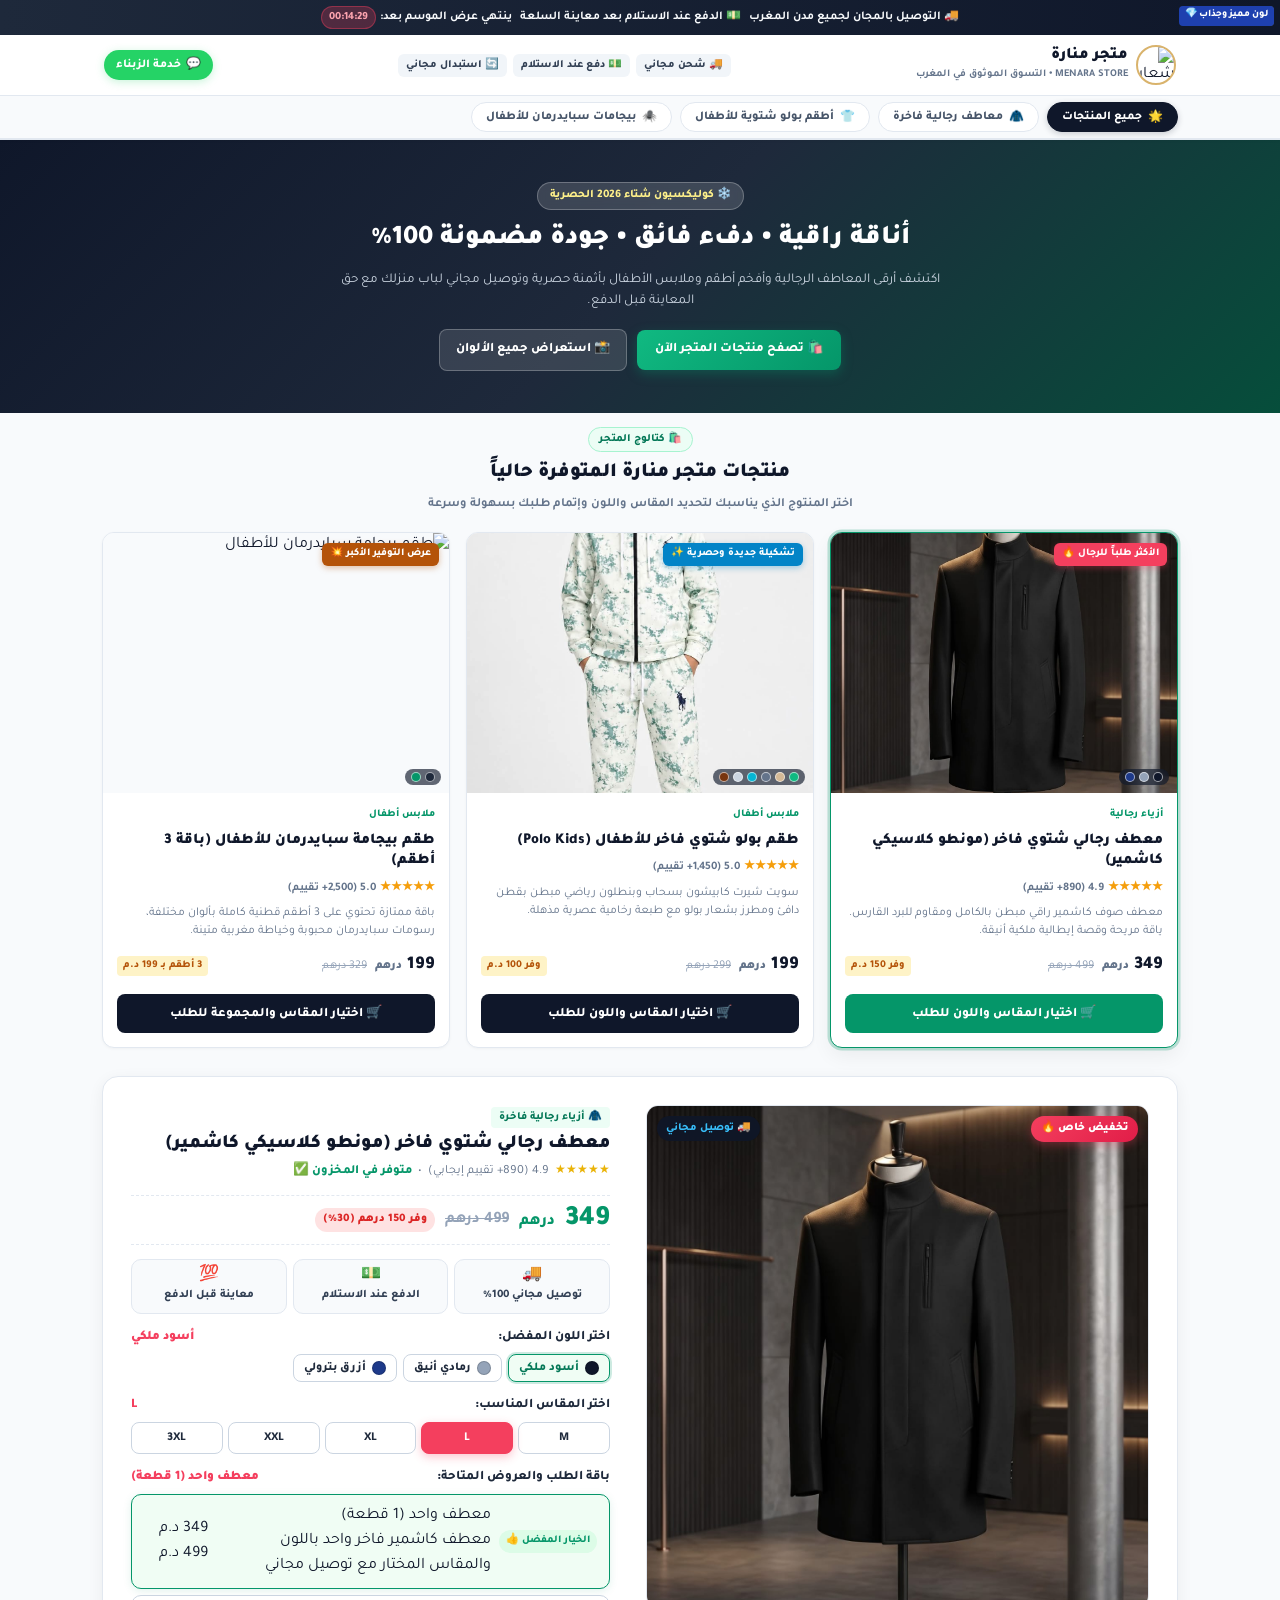
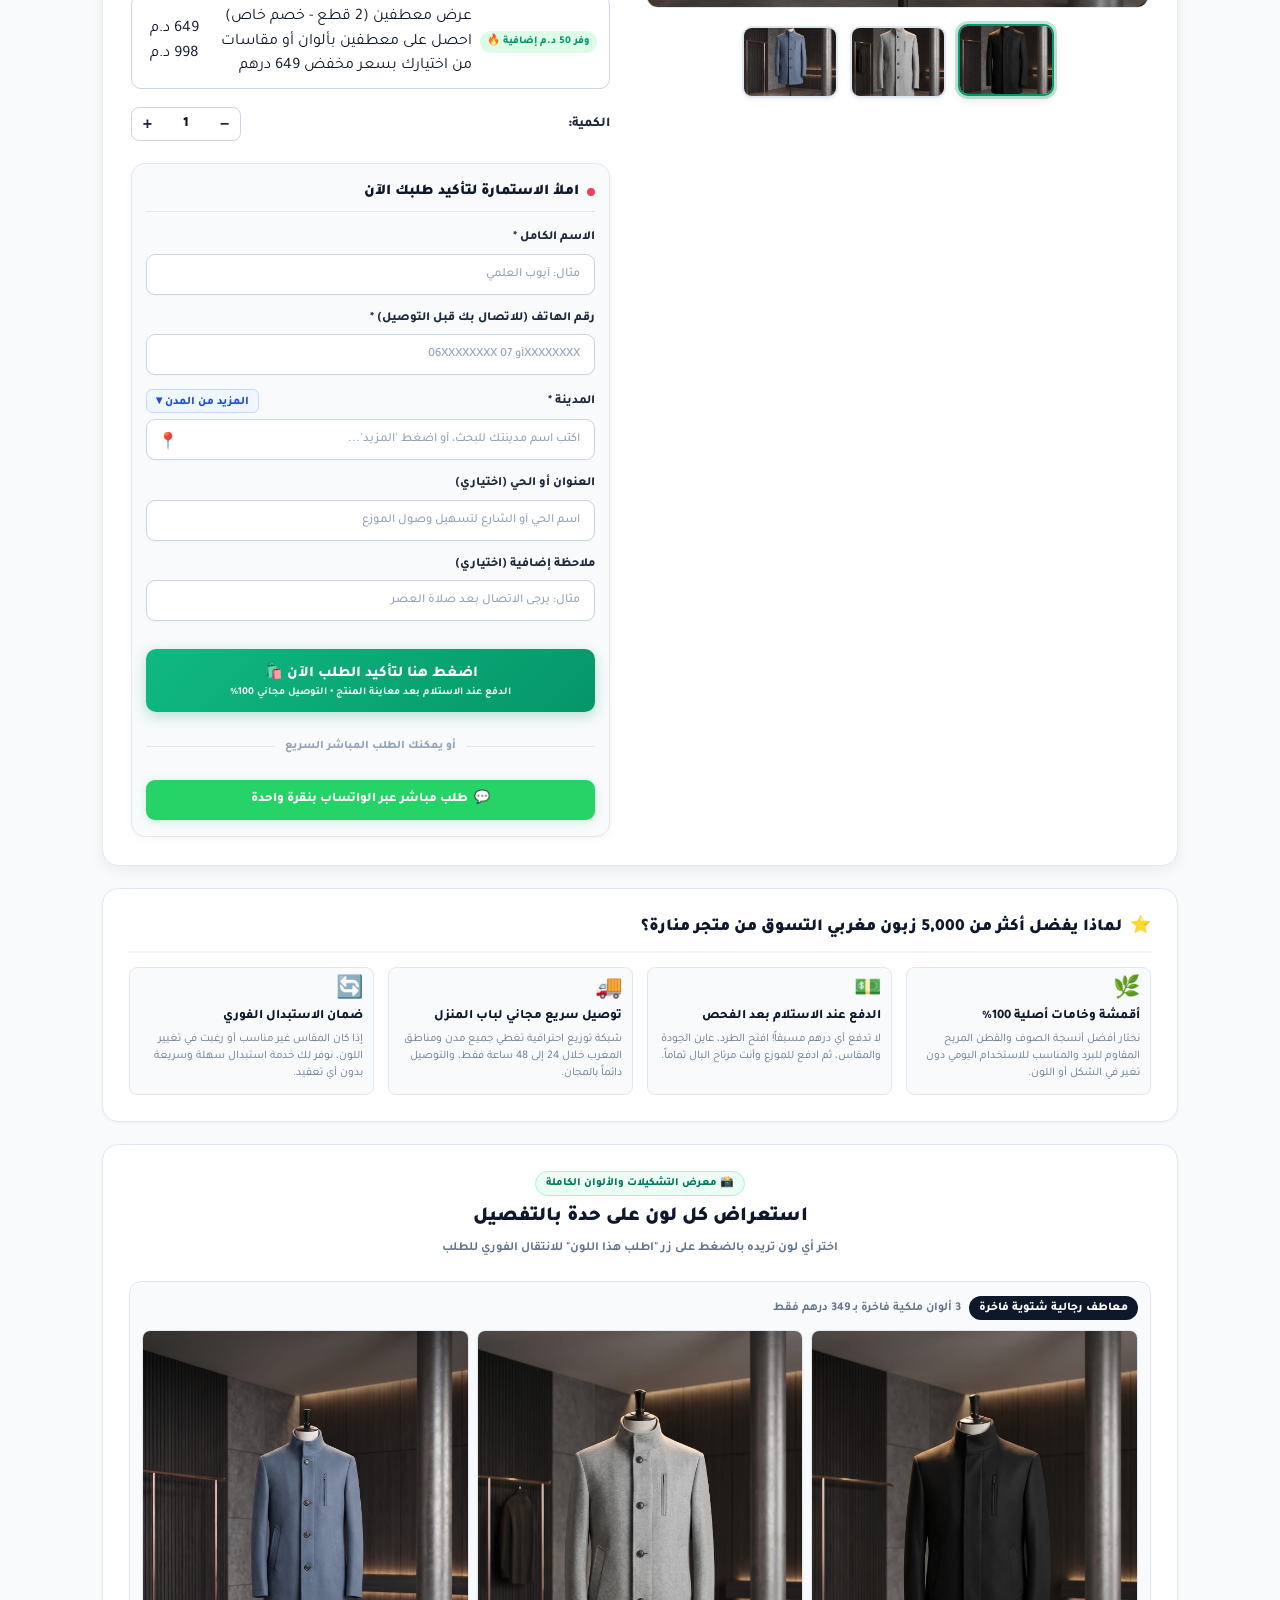
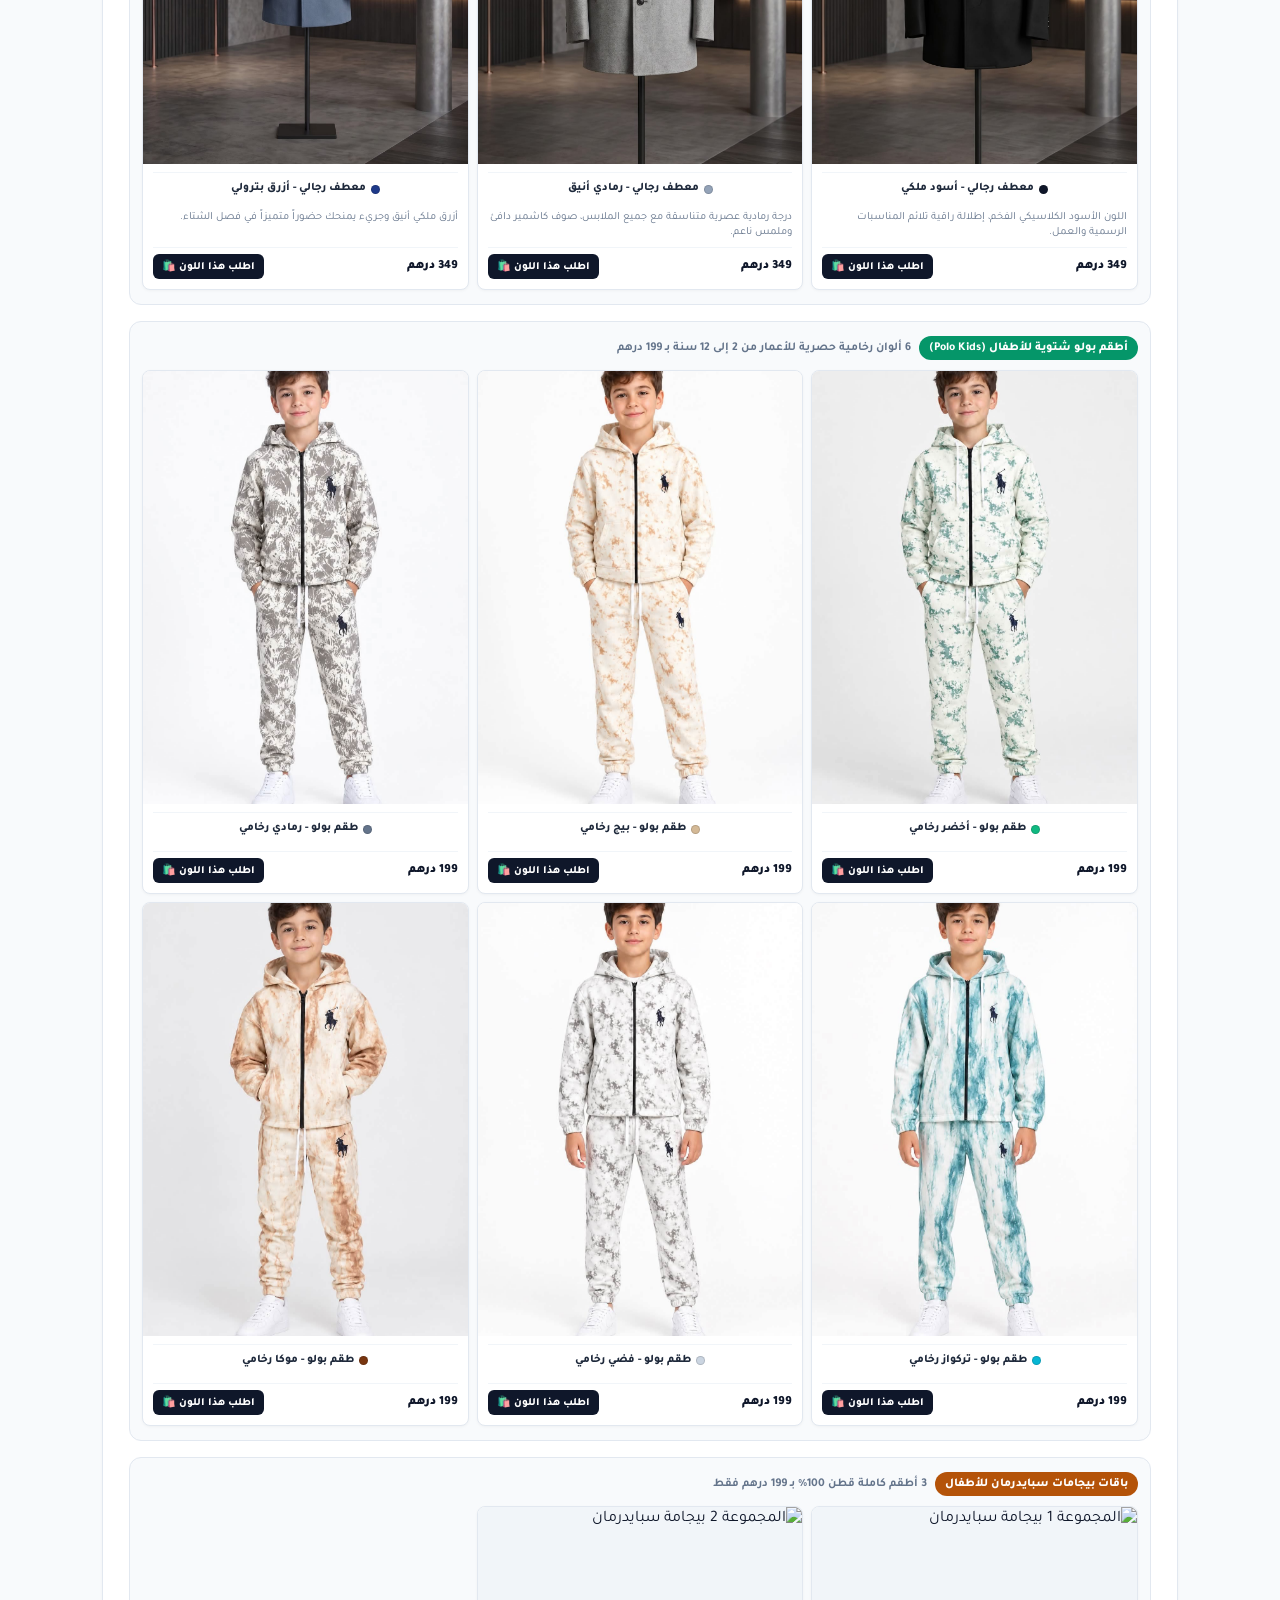
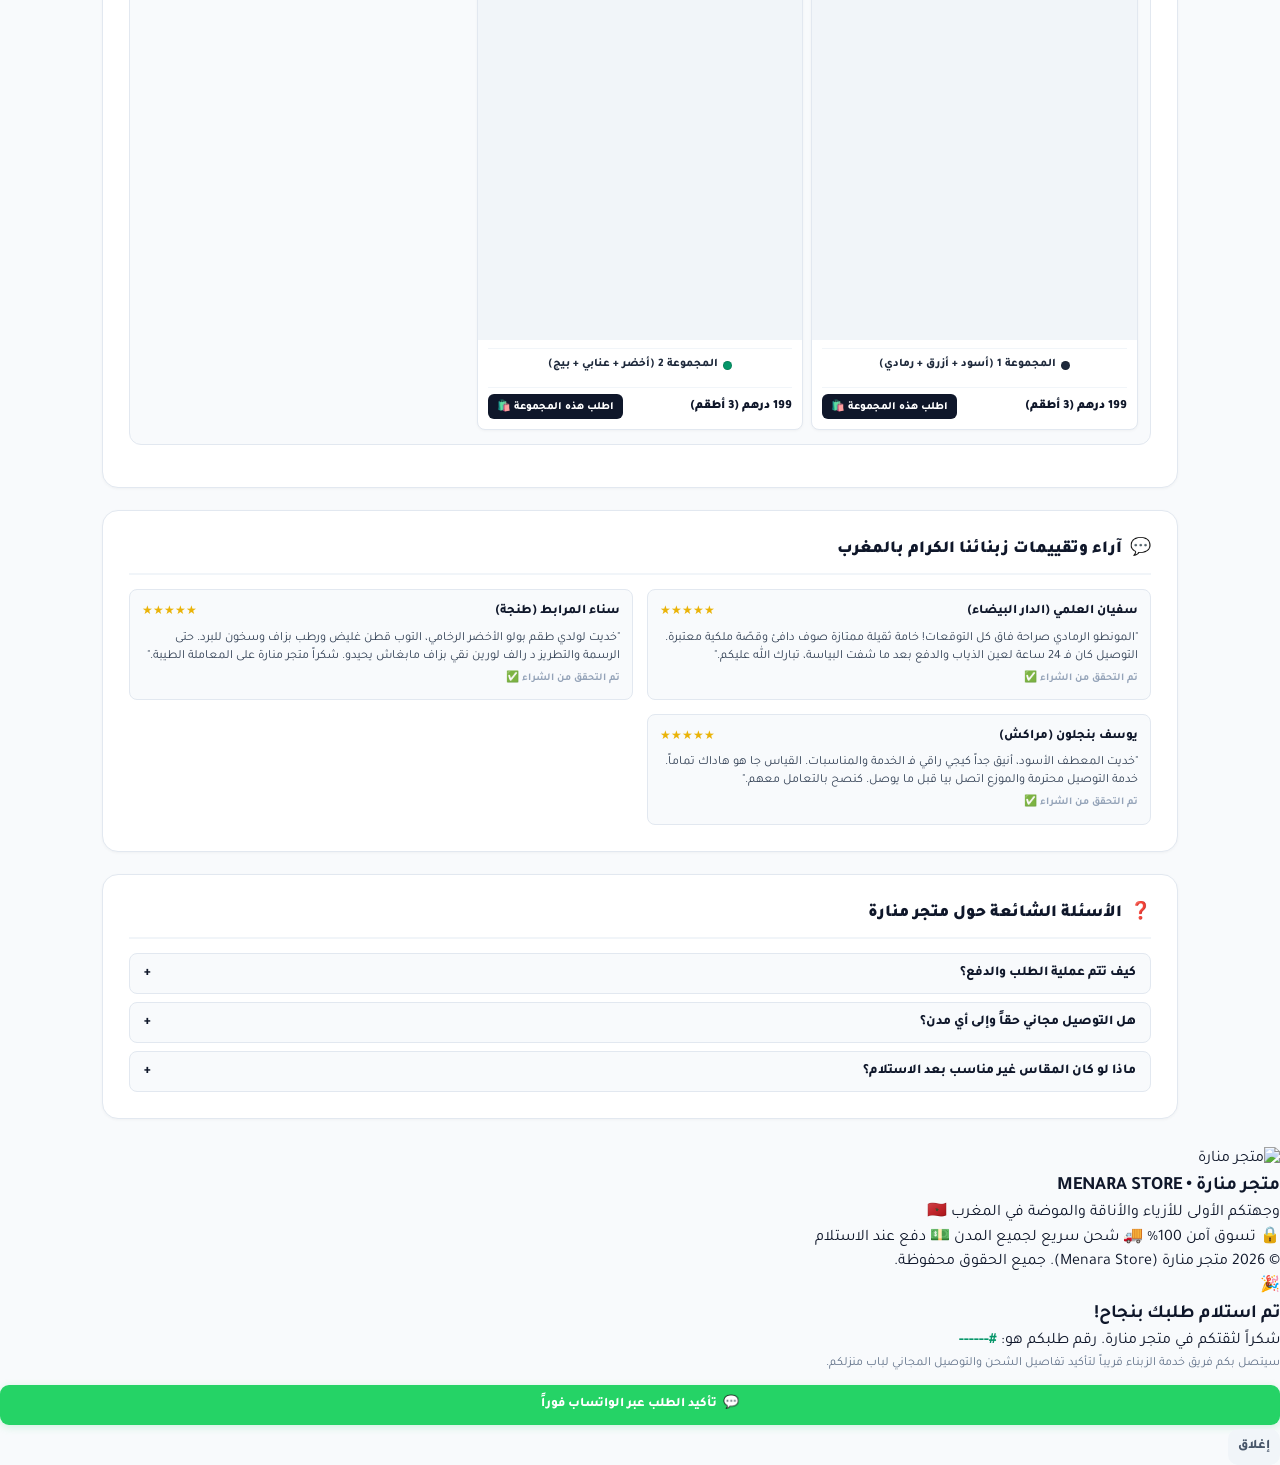
==== index.html @ e5ff6db5 "feat: complete online store transformation with multi-product catalog and individual color showcases" ====
<!DOCTYPE html>
<html lang="ar" dir="rtl">
<head>
  <meta charset="UTF-8" />
  <meta name="viewport" content="width=device-width, initial-scale=1.0, maximum-scale=5.0" />
  <title>متجر منارة | MENARA STORE - المتجر المغربي الأول للأناقة والموضة</title>
  <meta name="description" content="متجر منارة الإلكتروني بالمغرب. تشكيلة حصرية من المعاطف الرجالية الفاخرة وملابس وأطقم الأطفال الشتوية بأعلى جودة. توصيل مجاني والدفع عند الاستلام بعد المعاينة." />
  <link rel="icon" type="image/jpeg" href="images/menara-logo.jpg" />
  <meta property="og:title" content="متجر منارة | MENARA STORE - تسوق أرقى الأزياء الشتوية" />
  <meta property="og:description" content="تخفيضات حصرية وعروض شتوية لا تفوت مع التوصيل المجاني والدفع عند الاستلام لكافة مدن المغرب!" />
  <meta property="og:image" content="images/coat-black.jpg" />
  <meta property="og:type" content="website" />
  <meta name="theme-color" content="#059669" />

  <!-- Fonts -->
  <link rel="preconnect" href="https://fonts.googleapis.com" />
  <link rel="preconnect" href="https://fonts.gstatic.com" crossorigin />
  <link href="https://fonts.googleapis.com/css2?family=Tajawal:wght@400;500;700;800;900&family=Almarai:wght@400;700;800&display=swap" rel="stylesheet" />

  <!-- Stylesheet -->
  <link rel="stylesheet" href="style.css?v=20261102v1" />

  <!-- Meta Pixel Code -->
  <script>
    !function(f,b,e,v,n,t,s)
    {if(f.fbq)return;n=f.fbq=function(){n.callMethod?
    n.callMethod.apply(n,arguments):n.queue.push(arguments)};
    if(!f._fbq)f._fbq=n;n.push=n;n.loaded=!0;n.version='2.0';
    n.queue=[];t=b.createElement(e);t.async=!0;
    t.src=v;s=b.getElementsByTagName(e)[0];
    s.parentNode.insertBefore(t,s)}(window, document,'script',
    'https://connect.facebook.net/en_US/fbevents.js');
    fbq('init', '1648311602586089');
    fbq('track', 'PageView');
  </script>
  <noscript><img height="1" width="1" style="display:none"
    src="https://www.facebook.com/tr?id=1648311602586089&ev=PageView&noscript=1"
  /></noscript>
  <!-- End Meta Pixel Code -->
</head>
<body>

  <!-- Top Announcement Bar -->
  <aside class="top-bar" aria-label="شريط العروض الترويجية">
    <span>🚚 التوصيل بالمجان لجميع مدن المغرب</span>
    <span>💵 الدفع عند الاستلام بعد معاينة السلعة</span>
    <span>ينتهي عرض الموسم بعد: <span class="timer-badge" id="top-timer">00:14:32</span></span>
  </aside>

  <!-- Store Header -->
  <header class="main-header">
    <div class="header-container">
      <a href="#store-catalog" class="brand-wrap" aria-label="الصفحة الرئيسية لمتجر منارة">
        <img src="images/menara-logo.jpg" alt="شعار متجر منارة" class="brand-logo" />
        <div class="brand-titles">
          <h1>متجر منارة</h1>
          <p>MENARA STORE • التسوق الموثوق في المغرب</p>
        </div>
      </a>

      <!-- Quick Trust Badges in Header -->
      <div class="header-features-strip">
        <span class="h-badge">🚚 شحن مجاني</span>
        <span class="h-badge">💵 دفع عند الاستلام</span>
        <span class="h-badge">🔄 استبدال مجاني</span>
      </div>

      <div class="header-right">
        <a href="https://wa.me/212710054951?text=سلام%20عليكم%20متجر%20منارة،%20عندي%20استفسار" target="_blank" rel="noopener noreferrer" class="header-whatsapp-btn" aria-label="تواصل عبر الواتساب">
          <span>💬</span>
          <span>خدمة الزبناء</span>
        </a>
      </div>
    </div>

    <!-- Store Category Nav Bar -->
    <nav class="store-nav-bar" aria-label="أقسام المتجر">
      <div class="store-nav-container">
        <button type="button" class="nav-tab active" data-category="all">
          <span>🌟</span> <span>جميع المنتجات</span>
        </button>
        <button type="button" class="nav-tab" data-category="men">
          <span>🧥</span> <span>معاطف رجالية فاخرة</span>
        </button>
        <button type="button" class="nav-tab" data-category="polo">
          <span>👕</span> <span>أطقم بولو شتوية للأطفال</span>
        </button>
        <button type="button" class="nav-tab" data-category="pajama">
          <span>🕷️</span> <span>بيجامات سبايدرمان للأطفال</span>
        </button>
      </div>
    </nav>
  </header>

  <!-- Hero Banner -->
  <section class="store-hero-banner">
    <div class="hero-content">
      <span class="hero-pill">❄️ كوليكسيون شتاء 2026 الحصرية</span>
      <h2 class="hero-title">أناقة راقية • دفء فائق • جودة مضمونة 100%</h2>
      <p class="hero-desc">اكتشف أرقى المعاطف الرجالية وأفخم أطقم وملابس الأطفال بأثمنة حصرية وتوصيل مجاني لباب منزلك مع حق المعاينة قبل الدفع.</p>
      <div class="hero-actions">
        <a href="#store-catalog" class="btn-hero-primary">🛍️ تصفح منتجات المتجر الآن</a>
        <a href="#store-all-colors-showcase" class="btn-hero-secondary">📸 استعراض جميع الألوان</a>
      </div>
    </div>
  </section>

  <!-- Main Container -->
  <main class="page-container">

    <!-- Store Products Catalog Grid -->
    <section class="store-catalog-section" id="store-catalog">
      <div class="section-header-box">
        <div class="section-badge">🛍️ كتالوج المتجر</div>
        <h2 class="section-main-title">منتجات متجر منارة المتوفرة حالياً</h2>
        <p class="section-sub-title">اختر المنتوج الذي يناسبك لتحديد المقاس واللون وإتمام طلبك بسهولة وسرعة</p>
      </div>

      <div class="products-grid" id="products-catalog-grid">
        
        <!-- Product Card 1: Coat -->
        <article class="store-product-card active" data-product-id="coat" id="card-coat">
          <div class="product-badge-flag">الأكثر طلباً للرجال 🔥</div>
          <div class="card-img-wrap">
            <img src="images/coat-black.jpg" alt="معطف رجالي شتوي فاخر" id="catalog-img-coat" loading="lazy" />
            <div class="color-mini-preview">
              <span class="mini-dot active" style="background:#0f172a;" title="أسود"></span>
              <span class="mini-dot" style="background:#94a3b8;" title="رمادي"></span>
              <span class="mini-dot" style="background:#1e3a8a;" title="أزرق بترولي"></span>
            </div>
          </div>
          <div class="card-details">
            <span class="card-cat-tag">أزياء رجالية</span>
            <h3 class="card-title">معطف رجالي شتوي فاخر (مونطو كلاسيكي كاشمير)</h3>
            <div class="card-rating">
              <span class="stars">★★★★★</span>
              <span>4.9 (890+ تقييم)</span>
            </div>
            <p class="card-excerpt">معطف صوف كاشمير راقي مبطن بالكامل ومقاوم للبرد القارس. ياقة مريحة وقصة إيطالية ملكية أنيقة.</p>
            <div class="card-price-row">
              <div class="card-price">
                <span class="amount">349</span> <small>درهم</small>
              </div>
              <div class="card-old-price">499 درهم</div>
              <span class="card-save-badge">وفر 150 د.م</span>
            </div>
            <button type="button" class="btn-select-product" data-select-product="coat">
              <span>🛒 اختيار المقاس واللون للطلب</span>
            </button>
          </div>
        </article>

        <!-- Product Card 2: Polo Kids -->
        <article class="store-product-card" data-product-id="polo" id="card-polo">
          <div class="product-badge-flag flag-blue">تشكيلة جديدة وحصرية ✨</div>
          <div class="card-img-wrap">
            <img src="images/polo-green-marble.jpg" alt="طقم بولو شتوي للأطفال" id="catalog-img-polo" loading="lazy" />
            <div class="color-mini-preview">
              <span class="mini-dot active" style="background:#10b981;" title="أخضر رخامي"></span>
              <span class="mini-dot" style="background:#d4b996;" title="بيج رخامي"></span>
              <span class="mini-dot" style="background:#64748b;" title="رمادي رخامي"></span>
              <span class="mini-dot" style="background:#06b6d4;" title="تركواز رخامي"></span>
              <span class="mini-dot" style="background:#cbd5e1;" title="فضي رخامي"></span>
              <span class="mini-dot" style="background:#78350f;" title="موكا رخامي"></span>
            </div>
          </div>
          <div class="card-details">
            <span class="card-cat-tag">ملابس أطفال</span>
            <h3 class="card-title">طقم بولو شتوي فاخر للأطفال (Polo Kids)</h3>
            <div class="card-rating">
              <span class="stars">★★★★★</span>
              <span>5.0 (1,450+ تقييم)</span>
            </div>
            <p class="card-excerpt">سويت شيرت كابيشون بسحاب وبنطلون رياضي مبطن بقطن دافئ ومطرز بشعار بولو مع طبعة رخامية عصرية مذهلة.</p>
            <div class="card-price-row">
              <div class="card-price">
                <span class="amount">199</span> <small>درهم</small>
              </div>
              <div class="card-old-price">299 درهم</div>
              <span class="card-save-badge">وفر 100 د.م</span>
            </div>
            <button type="button" class="btn-select-product" data-select-product="polo">
              <span>🛒 اختيار المقاس واللون للطلب</span>
            </button>
          </div>
        </article>

        <!-- Product Card 3: Spiderman Pajama -->
        <article class="store-product-card" data-product-id="spiderman" id="card-spiderman">
          <div class="product-badge-flag flag-gold">عرض التوفير الأكبر 💥</div>
          <div class="card-img-wrap">
            <img src="images/trio-pack-1.jpeg" alt="طقم بيجامة سبايدرمان للأطفال" id="catalog-img-spiderman" loading="lazy" />
            <div class="color-mini-preview">
              <span class="mini-dot active" style="background:#1e293b;" title="المجموعة 1"></span>
              <span class="mini-dot" style="background:#059669;" title="المجموعة 2"></span>
            </div>
          </div>
          <div class="card-details">
            <span class="card-cat-tag">ملابس أطفال</span>
            <h3 class="card-title">طقم بيجامة سبايدرمان للأطفال (باقة 3 أطقم)</h3>
            <div class="card-rating">
              <span class="stars">★★★★★</span>
              <span>5.0 (2,500+ تقييم)</span>
            </div>
            <p class="card-excerpt">باقة ممتازة تحتوي على 3 أطقم قطنية كاملة بألوان مختلفة، رسومات سبايدرمان محبوبة وخياطة مغربية متينة.</p>
            <div class="card-price-row">
              <div class="card-price">
                <span class="amount">199</span> <small>درهم</small>
              </div>
              <div class="card-old-price">329 درهم</div>
              <span class="card-save-badge">3 أطقم بـ 199 د.م</span>
            </div>
            <button type="button" class="btn-select-product" data-select-product="spiderman">
              <span>🛒 اختيار المقاس والمجموعة للطلب</span>
            </button>
          </div>
        </article>

      </div>
    </section>

    <!-- Interactive Active Product Showcase & Order Section -->
    <article class="product-showcase-card" id="product-section">
      
      <!-- Gallery Column -->
      <section class="gallery-column" aria-label="معرض صور المنتج المختار">
        <div class="featured-img-wrap">
          <img id="main-featured-image" src="images/coat-black.jpg" alt="صورة المنتج المختار" />
          <span class="offer-tag" id="main-offer-tag">تخفيض خاص 🔥</span>
          <span class="free-ship-tag">🚚 توصيل مجاني</span>
        </div>

        <!-- Thumbnails Strip (يتغير تلقائياً حسب المنتج المختار) -->
        <div class="thumbnails-scroll" id="thumbnails-container" aria-label="صور ألوان المنتج المختار">
          <!-- ديناميكي بواسطة الجافاسكربت -->
        </div>
      </section>

      <!-- Details & Order Form Column -->
      <section class="details-column" aria-label="تفاصيل المنتج واستمارة الطلب">
        
        <div>
          <div class="active-product-kicker" id="active-product-kicker">🧥 أزياء رجالية فاخرة</div>
          <h2 class="product-title" id="active-product-title">معطف رجالي شتوي فاخر (مونطو كلاسيكي)</h2>
          <div class="reviews-summary">
            <span class="stars">★★★★★</span>
            <span id="active-product-reviews">4.9 (890+ تقييم إيجابي)</span>
            <span>•</span>
            <span style="color:#059669; font-weight:800;">متوفر في المخزون ✅</span>
          </div>
        </div>

        <!-- Price Box -->
        <div class="price-box">
          <div class="price-current">
            <span id="price-display">349</span> <small>درهم</small>
          </div>
          <div class="price-old" id="old-price-display">499 درهم</div>
          <span class="discount-pill" id="discount-display">وفر 150 درهم</span>
        </div>

        <!-- Trust Capsules -->
        <div class="trust-row">
          <div class="trust-capsule">
            <span class="trust-icon">🚚</span>
            <span>توصيل مجاني 100%</span>
          </div>
          <div class="trust-capsule">
            <span class="trust-icon">💵</span>
            <span>الدفع عند الاستلام</span>
          </div>
          <div class="trust-capsule">
            <span class="trust-icon">💯</span>
            <span>معاينة قبل الدفع</span>
          </div>
        </div>

        <!-- Color Selector Group (يتغير ديناميكياً حسب المنتج) -->
        <div class="selector-group">
          <div class="selector-label">
            <span>اختر اللون المفضل:</span>
            <span class="selected-value" id="selected-color-label">أسود ملكي</span>
          </div>
          <div class="color-options-wrap" id="color-options-wrap">
            <!-- ديناميكي بواسطة الجافاسكربت -->
          </div>
        </div>

        <!-- Size Selection Group (ديناميكي: مقاسات ملابس أو أعمار أطفال) -->
        <div class="selector-group">
          <div class="selector-label">
            <span id="size-group-title">اختر المقاس المناسب:</span>
            <span class="selected-value" id="selected-size-label">L</span>
          </div>
          <div class="size-pills" id="size-pills-wrap">
            <!-- ديناميكي بواسطة الجافاسكربت -->
          </div>
        </div>

        <!-- Bundle / Offer Card Group -->
        <div class="selector-group">
          <div class="selector-label">
            <span>باقة الطلب والعروض المتاحة:</span>
            <span class="selected-value" id="selected-pack-label">الطلب الفردي (1 قطعة)</span>
          </div>
          <div class="pack-cards" id="pack-cards-wrap">
            <!-- ديناميكي بواسطة الجافاسكربت -->
          </div>
        </div>

        <!-- Quantity Selector -->
        <div class="selector-group" style="flex-direction:row; align-items:center; justify-content:space-between; margin-top:4px;">
          <span style="font-size:13.5px; font-weight:800; color:#1e293b;">الكمية:</span>
          <div class="qty-control">
            <button type="button" class="qty-btn" id="btn-qty-minus" aria-label="إنقاص الكمية">−</button>
            <input type="text" class="qty-input" id="qty-input" value="1" readonly />
            <button type="button" class="qty-btn" id="btn-qty-plus" aria-label="زيادة الكمية">+</button>
          </div>
        </div>

        <!-- Direct COD Order Form Box -->
        <div class="order-form-box" id="order-form-container">
          <div class="order-form-header">
            <span class="dot"></span>
            <span>املأ الاستمارة لتأكيد طلبك الآن</span>
          </div>

          <form id="order-form" novalidate>
            
            <div class="form-field">
              <label for="customer-name">الاسم الكامل *</label>
              <input type="text" id="customer-name" name="name" class="form-input" placeholder="مثال: أيوب العلمي" required autocomplete="name" />
              <div class="field-error" id="name-error" style="color:#ef4444; font-size:12px; font-weight:700; display:none;"></div>
            </div>

            <div class="form-field">
              <label for="customer-phone">رقم الهاتف (للاتصال بك قبل التوصيل) *</label>
              <input type="tel" id="customer-phone" name="phone" class="form-input" placeholder="06XXXXXXXX أو 07XXXXXXXX" required autocomplete="tel" dir="ltr" style="text-align:right;" />
              <div class="field-error" id="phone-error" style="color:#ef4444; font-size:12px; font-weight:700; display:none;"></div>
            </div>

            <div class="form-field city-form-field">
              <div class="field-label-row">
                <label for="customer-city">المدينة *</label>
                <button type="button" class="btn-more-cities" id="btn-more-cities" aria-label="عرض جميع مدن المغرب">
                  <span>المزيد من المدن ▾</span>
                </button>
              </div>
              <div class="city-input-wrap">
                <input type="text" id="customer-city" name="city" class="form-input" placeholder="اكتب اسم مدينتك للبحث، أو اضغط 'المزيد'..." required autocomplete="off" />
                <button type="button" class="city-input-btn" id="btn-city-icon" title="استعراض قائمة المدن">📍</button>
              </div>

              <!-- نافذة منسدلة أنيقة لجميع مدن المغرب مرتبة أبجدياً -->
              <div class="cities-dropdown-panel" id="cities-dropdown-panel" style="display: none;">
                <div class="cities-panel-top">
                  <div class="cities-panel-title">
                    <span>🇲🇦</span>
                    <span>جميع مدن ومناطق المغرب (مرتبة أبجدياً)</span>
                  </div>
                  <button type="button" class="btn-close-cities" id="btn-close-cities" aria-label="إغلاق">✕</button>
                </div>

                <!-- شريط بحث داخلي للتصفية السريعة -->
                <div class="cities-filter-wrap">
                  <span class="cities-filter-icon">🔍</span>
                  <input type="text" id="cities-panel-filter" class="cities-filter-input" placeholder="اكتب اسم مدينتك للبحث السريع..." />
                </div>

                <!-- أزرار سريعة للمدن الأكثر طلباً -->
                <div class="popular-cities-strip">
                  <span class="popular-label">المدن الكبرى الأكثر طلباً:</span>
                  <div class="popular-chips">
                    <button type="button" class="popular-chip" data-city="الدار البيضاء">الدار البيضاء</button>
                    <button type="button" class="popular-chip" data-city="الرباط">الرباط</button>
                    <button type="button" class="popular-chip" data-city="مراكش">مراكش</button>
                    <button type="button" class="popular-chip" data-city="طنجة">طنجة</button>
                    <button type="button" class="popular-chip" data-city="فاس">فاس</button>
                    <button type="button" class="popular-chip" data-city="أكادير">أكادير</button>
                    <button type="button" class="popular-chip" data-city="مكناس">مكناس</button>
                    <button type="button" class="popular-chip" data-city="القنيطرة">القنيطرة</button>
                    <button type="button" class="popular-chip" data-city="وجدة">وجدة</button>
                    <button type="button" class="popular-chip" data-city="تطوان">تطوان</button>
                  </div>
                </div>

                <!-- شبكة جميع مدن المغرب بالترتيب الأبجدي -->
                <div class="all-cities-grid-container" id="all-cities-container">
                  <!-- ديناميكي بواسطة الجافاسكربت -->
                </div>
              </div>
              <div class="field-error" id="city-error" style="color:#ef4444; font-size:12px; font-weight:700; display:none;"></div>
            </div>

            <div class="form-field">
              <label for="customer-address">العنوان أو الحي (اختياري)</label>
              <input type="text" id="customer-address" name="address" class="form-input" placeholder="اسم الحي أو الشارع لتسهيل وصول الموزع" />
            </div>

            <div class="form-field">
              <label for="customer-note">ملاحظة إضافية (اختياري)</label>
              <input type="text" id="customer-note" name="note" class="form-input" placeholder="مثال: يرجى الاتصال بعد صلاة العصر" />
            </div>

            <!-- Big Confirmation Button with ample margin to avoid overlapping -->
            <button type="submit" class="btn-submit-order" id="btn-submit-order">
              <span id="submit-text">اضغط هنا لتأكيد الطلب الآن 🛍️</span>
              <span class="sub-text">الدفع عند الاستلام بعد معاينة المنتج • التوصيل مجاني 100%</span>
            </button>

            <!-- Divider Between Order Form and WhatsApp -->
            <div class="form-or-divider">
              <span>أو يمكنك الطلب المباشر السريع</span>
            </div>

            <!-- WhatsApp Direct Order Button -->
            <a href="https://wa.me/212710054951?text=سلام%20عليكم،%20بغيت%20نطلب" target="_blank" rel="noopener noreferrer" class="btn-whatsapp-order" id="btn-direct-whatsapp">
              <span>💬</span>
              <span>طلب مباشر عبر الواتساب بنقرة واحدة</span>
            </a>

          </form>
        </div>

      </section>
    </article>

    <!-- Why Choose Menara Store (Features & Benefits) -->
    <section class="content-section" aria-label="مميزات متجر منارة">
      <h2 class="section-title">
        <span>⭐</span>
        <span>لماذا يفضل أكثر من 5,000 زبون مغربي التسوق من متجر منارة؟</span>
      </h2>
      <div class="benefits-grid">
        <div class="benefit-card">
          <div class="benefit-icon">🌿</div>
          <h3>أقمشة وخامات أصلية 100%</h3>
          <p>نختار أفضل أنسجة الصوف والقطن المريح المقاوم للبرد والمناسب للاستخدام اليومي دون تغير في الشكل أو اللون.</p>
        </div>
        <div class="benefit-card">
          <div class="benefit-icon">💵</div>
          <h3>الدفع عند الاستلام بعد الفحص</h3>
          <p>لا تدفع أي درهم مسبقاً! افتح الطرد، عاين الجودة والمقاس، ثم ادفع للموزع وأنت مرتاح البال تماماً.</p>
        </div>
        <div class="benefit-card">
          <div class="benefit-icon">🚚</div>
          <h3>توصيل سريع مجاني لباب المنزل</h3>
          <p>شبكة توزيع احترافية تغطي جميع مدن ومناطق المغرب خلال 24 إلى 48 ساعة فقط، والتوصيل دائماً بالمجان.</p>
        </div>
        <div class="benefit-card">
          <div class="benefit-icon">🔄</div>
          <h3>ضمان الاستبدال الفوري</h3>
          <p>إذا كان المقاس غير مناسب أو رغبت في تغيير اللون، نوفر لك خدمة استبدال سهلة وسريعة بدون أي تعقيد.</p>
        </div>
      </div>
    </section>

    <!-- =========================================================================
         DETAILED ALL COLORS SHOWCASE SECTION (في الصور في الاسفل كلما منتوج لنفسه)
         Here every color of every product is presented as its own dedicated card
         ========================================================================= -->
    <section class="content-section" id="store-all-colors-showcase" aria-label="معرض ألوان المنتجات التفصيلي">
      <div class="section-header-box" style="margin-bottom: 22px;">
        <div class="section-badge">📸 معرض التشكيلات والألوان الكاملة</div>
        <h2 class="section-main-title">استعراض كل لون على حدة بالتفصيل</h2>
        <p class="section-sub-title">اختر أي لون تريده بالضغط على زر "اطلب هذا اللون" للانتقال الفوري للطلب</p>
      </div>

      <!-- تشكيلة المعاطف الرجالية الفاخرة -->
      <div class="colors-group-block">
        <div class="colors-group-header">
          <span class="group-pill group-pill-1">معاطف رجالية شتوية فاخرة</span>
          <span class="group-subtitle">3 ألوان ملكية فاخرة بـ 349 درهم فقط</span>
        </div>
        <div class="individual-colors-grid">
          
          <!-- معطف أسود -->
          <div class="color-item-card">
            <div class="color-item-img">
              <img src="images/coat-black.jpg" alt="معطف رجالي كلاسيكي أسود ملكي" loading="lazy" />
              <span class="color-card-badge">الأكثر فخامة 🔥</span>
            </div>
            <div class="color-item-info">
              <div class="color-item-caption">
                <span class="color-dot" style="background:#0f172a;"></span>
                <span class="color-title">معطف رجالي - أسود ملكي</span>
              </div>
              <p class="color-item-desc">اللون الأسود الكلاسيكي الفخم، إطلالة راقية تلائم المناسبات الرسمية والعمل.</p>
              <div class="color-item-footer">
                <span class="color-card-price">349 درهم</span>
                <button type="button" class="btn-pick-color" data-product="coat" data-color-id="black">
                  <span>اطلب هذا اللون 🛍️</span>
                </button>
              </div>
            </div>
          </div>

          <!-- معطف رمادي -->
          <div class="color-item-card">
            <div class="color-item-img">
              <img src="images/coat-gray.jpg" alt="معطف رجالي رمادي أنيق" loading="lazy" />
              <span class="color-card-badge" style="background:#475569;">أناقة عصرية ✨</span>
            </div>
            <div class="color-item-info">
              <div class="color-item-caption">
                <span class="color-dot" style="background:#94a3b8;"></span>
                <span class="color-title">معطف رجالي - رمادي أنيق</span>
              </div>
              <p class="color-item-desc">درجة رمادية عصرية متناسقة مع جميع الملابس، صوف كاشمير دافئ وملمس ناعم.</p>
              <div class="color-item-footer">
                <span class="color-card-price">349 درهم</span>
                <button type="button" class="btn-pick-color" data-product="coat" data-color-id="gray">
                  <span>اطلب هذا اللون 🛍️</span>
                </button>
              </div>
            </div>
          </div>

          <!-- معطف أزرق -->
          <div class="color-item-card">
            <div class="color-item-img">
              <img src="images/coat-blue.jpg" alt="معطف رجالي أزرق بترولي" loading="lazy" />
              <span class="color-card-badge" style="background:#1e40af;">لون مميز وجذاب 💎</span>
            </div>
            <div class="color-item-info">
              <div class="color-item-caption">
                <span class="color-dot" style="background:#1e3a8a;"></span>
                <span class="color-title">معطف رجالي - أزرق بترولي</span>
              </div>
              <p class="color-item-desc">أزرق ملكي أنيق وجريء يمنحك حضوراً متميزاً في فصل الشتاء.</p>
              <div class="color-item-footer">
                <span class="color-card-price">349 درهم</span>
                <button type="button" class="btn-pick-color" data-product="coat" data-color-id="blue">
                  <span>اطلب هذا اللون 🛍️</span>
                </button>
              </div>
            </div>
          </div>

        </div>
      </div>

      <!-- تشكيلة أطقم بولو شتوية للأطفال (6 ألوان رخامية منفصلة) -->
      <div class="colors-group-block">
        <div class="colors-group-header">
          <span class="group-pill group-pill-2">أطقم بولو شتوية للأطفال (Polo Kids)</span>
          <span class="group-subtitle">6 ألوان رخامية حصرية للأعمار من 2 إلى 12 سنة بـ 199 درهم</span>
        </div>
        <div class="individual-colors-grid individual-colors-grid-3cols">
          
          <!-- بولو أخضر رخامي -->
          <div class="color-item-card">
            <div class="color-item-img">
              <img src="images/polo-green-marble.jpg" alt="طقم بولو أطفال أخضر رخامي" loading="lazy" />
            </div>
            <div class="color-item-info">
              <div class="color-item-caption">
                <span class="color-dot" style="background:#10b981;"></span>
                <span class="color-title">طقم بولو - أخضر رخامي</span>
              </div>
              <div class="color-item-footer">
                <span class="color-card-price">199 درهم</span>
                <button type="button" class="btn-pick-color" data-product="polo" data-color-id="green-marble">
                  <span>اطلب هذا اللون 🛍️</span>
                </button>
              </div>
            </div>
          </div>

          <!-- بولو بيج رخامي -->
          <div class="color-item-card">
            <div class="color-item-img">
              <img src="images/polo-beige-marble.jpg" alt="طقم بولو أطفال بيج رخامي" loading="lazy" />
            </div>
            <div class="color-item-info">
              <div class="color-item-caption">
                <span class="color-dot" style="background:#d4b996;"></span>
                <span class="color-title">طقم بولو - بيج رخامي</span>
              </div>
              <div class="color-item-footer">
                <span class="color-card-price">199 درهم</span>
                <button type="button" class="btn-pick-color" data-product="polo" data-color-id="beige-marble">
                  <span>اطلب هذا اللون 🛍️</span>
                </button>
              </div>
            </div>
          </div>

          <!-- بولو رمادي رخامي -->
          <div class="color-item-card">
            <div class="color-item-img">
              <img src="images/polo-gray-marble.jpg" alt="طقم بولو أطفال رمادي رخامي" loading="lazy" />
            </div>
            <div class="color-item-info">
              <div class="color-item-caption">
                <span class="color-dot" style="background:#64748b;"></span>
                <span class="color-title">طقم بولو - رمادي رخامي</span>
              </div>
              <div class="color-item-footer">
                <span class="color-card-price">199 درهم</span>
                <button type="button" class="btn-pick-color" data-product="polo" data-color-id="gray-marble">
                  <span>اطلب هذا اللون 🛍️</span>
                </button>
              </div>
            </div>
          </div>

          <!-- بولو تركواز رخامي -->
          <div class="color-item-card">
            <div class="color-item-img">
              <img src="images/polo-turquoise-marble.jpg" alt="طقم بولو أطفال تركواز رخامي" loading="lazy" />
            </div>
            <div class="color-item-info">
              <div class="color-item-caption">
                <span class="color-dot" style="background:#06b6d4;"></span>
                <span class="color-title">طقم بولو - تركواز رخامي</span>
              </div>
              <div class="color-item-footer">
                <span class="color-card-price">199 درهم</span>
                <button type="button" class="btn-pick-color" data-product="polo" data-color-id="turquoise-marble">
                  <span>اطلب هذا اللون 🛍️</span>
                </button>
              </div>
            </div>
          </div>

          <!-- بولو فضي رخامي -->
          <div class="color-item-card">
            <div class="color-item-img">
              <img src="images/polo-silver-marble.jpg" alt="طقم بولو أطفال فضي رخامي" loading="lazy" />
            </div>
            <div class="color-item-info">
              <div class="color-item-caption">
                <span class="color-dot" style="background:#cbd5e1;"></span>
                <span class="color-title">طقم بولو - فضي رخامي</span>
              </div>
              <div class="color-item-footer">
                <span class="color-card-price">199 درهم</span>
                <button type="button" class="btn-pick-color" data-product="polo" data-color-id="silver-marble">
                  <span>اطلب هذا اللون 🛍️</span>
                </button>
              </div>
            </div>
          </div>

          <!-- بولو موكا رخامي -->
          <div class="color-item-card">
            <div class="color-item-img">
              <img src="images/polo-mocha-marble.jpg" alt="طقم بولو أطفال موكا رخامي" loading="lazy" />
            </div>
            <div class="color-item-info">
              <div class="color-item-caption">
                <span class="color-dot" style="background:#78350f;"></span>
                <span class="color-title">طقم بولو - موكا رخامي</span>
              </div>
              <div class="color-item-footer">
                <span class="color-card-price">199 درهم</span>
                <button type="button" class="btn-pick-color" data-product="polo" data-color-id="mocha-marble">
                  <span>اطلب هذا اللون 🛍️</span>
                </button>
              </div>
            </div>
          </div>

        </div>
      </div>

      <!-- تشكيلة بيجامات سبايدرمان للأطفال -->
      <div class="colors-group-block">
        <div class="colors-group-header">
          <span class="group-pill group-pill-gold">باقات بيجامات سبايدرمان للأطفال</span>
          <span class="group-subtitle">3 أطقم كاملة قطن 100% بـ 199 درهم فقط</span>
        </div>
        <div class="individual-colors-grid">
          
          <div class="color-item-card">
            <div class="color-item-img">
              <img src="images/trio-pack-1.jpeg" alt="المجموعة 1 بيجامة سبايدرمان" loading="lazy" />
            </div>
            <div class="color-item-info">
              <div class="color-item-caption">
                <span class="color-dot" style="background:#1e293b;"></span>
                <span class="color-title">المجموعة 1 (أسود + أزرق + رمادي)</span>
              </div>
              <div class="color-item-footer">
                <span class="color-card-price">199 درهم (3 أطقم)</span>
                <button type="button" class="btn-pick-color" data-product="spiderman" data-color-id="pack1">
                  <span>اطلب هذه المجموعة 🛍️</span>
                </button>
              </div>
            </div>
          </div>

          <div class="color-item-card">
            <div class="color-item-img">
              <img src="images/trio-pack-2.jpeg" alt="المجموعة 2 بيجامة سبايدرمان" loading="lazy" />
            </div>
            <div class="color-item-info">
              <div class="color-item-caption">
                <span class="color-dot" style="background:#059669;"></span>
                <span class="color-title">المجموعة 2 (أخضر + عنابي + بيج)</span>
              </div>
              <div class="color-item-footer">
                <span class="color-card-price">199 درهم (3 أطقم)</span>
                <button type="button" class="btn-pick-color" data-product="spiderman" data-color-id="pack2">
                  <span>اطلب هذه المجموعة 🛍️</span>
                </button>
              </div>
            </div>
          </div>

        </div>
      </div>
    </section>

    <!-- Reviews -->
    <section class="content-section" aria-label="آراء الزبناء">
      <h2 class="section-title">
        <span>💬</span>
        <span>آراء وتقييمات زبنائنا الكرام بالمغرب</span>
      </h2>
      <div class="reviews-grid">
        
        <div class="review-card">
          <div class="review-header">
            <span class="reviewer-name">سفيان العلمي (الدار البيضاء)</span>
            <span class="review-stars">★★★★★</span>
          </div>
          <p class="review-text">"المونطو الرمادي صراحة فاق كل التوقعات! خامة ثقيلة ممتازة صوف دافئ وقصّة ملكية معتبرة. التوصيل كان فـ 24 ساعة لعين الذياب والدفع بعد ما شفت البياسة، تبارك الله عليكم."</p>
          <span class="review-city">تم التحقق من الشراء ✅</span>
        </div>

        <div class="review-card">
          <div class="review-header">
            <span class="reviewer-name">سناء المرابط (طنجة)</span>
            <span class="review-stars">★★★★★</span>
          </div>
          <p class="review-text">"خديت لولدي طقم بولو الأخضر الرخامي، التوب قطن غليض ورطب بزاف وسخون للبرد. حتى الرسمة والتطريز د رالف لورين نقي بزاف مابغاش يحيدو. شكراً متجر منارة على المعاملة الطيبة."</p>
          <span class="review-city">تم التحقق من الشراء ✅</span>
        </div>

        <div class="review-card">
          <div class="review-header">
            <span class="reviewer-name">يوسف بنجلون (مراكش)</span>
            <span class="review-stars">★★★★★</span>
          </div>
          <p class="review-text">"خديت المعطف الأسود، أنيق جداً كيجي راقي فـ الخدمة والمناسبات. القياس جا هو هاداك تماماً. خدمة التوصيل محترمة والموزع اتصل بيا قبل ما يوصل. كنصح بالتعامل معهم."</p>
          <span class="review-city">تم التحقق من الشراء ✅</span>
        </div>

      </div>
    </section>

    <!-- FAQ Accordion -->
    <section class="content-section" aria-label="الأسئلة الشائعة">
      <h2 class="section-title">
        <span>❓</span>
        <span>الأسئلة الشائعة حول متجر منارة</span>
      </h2>
      <div class="faq-list">
        
        <div class="faq-item">
          <button type="button" class="faq-question">
            <span>كيف تتم عملية الطلب والدفع؟</span>
            <span class="faq-icon">+</span>
          </button>
          <div class="faq-answer">
            <p>العملية بسيطة جداً وبدون أي تعقيد: املأ الاستمارة أعلاه باسمك ورقم هاتفك ومدينتك واضغط "تأكيد الطلب". سنتصل بك هاتفياً لتأكيد التفاصيل، ثم نرسل طلبيتك مع الموزع. لا تدفع أي درهم حتى تستلم طردك وتعاينه بيدك!</p>
          </div>
        </div>

        <div class="faq-item">
          <button type="button" class="faq-question">
            <span>هل التوصيل مجاني حقاً وإلى أي مدن؟</span>
            <span class="faq-icon">+</span>
          </button>
          <div class="faq-answer">
            <p>نعم! التوصيل مجاني 100% لباب منزلك أو مكان عملك في جميع مدن وقرى ومناطق المغرب بدون أي مصاريف شحن إضافية.</p>
          </div>
        </div>

        <div class="faq-item">
          <button type="button" class="faq-question">
            <span>ماذا لو كان المقاس غير مناسب بعد الاستلام؟</span>
            <span class="faq-icon">+</span>
          </button>
          <div class="faq-answer">
            <p>رضاكم هو أولويتنا الأولى. إذا كان المقاس صغيراً أو كبيراً، نوفر لك خدمة استبدال المقاس أو اللون مجاناً وسريعاً عبر التواصل معنا على الواتساب.</p>
          </div>
        </div>

      </div>
    </section>

  </main>

  <!-- Store Footer -->
  <footer class="main-footer">
    <div class="footer-container">
      <div class="footer-brand">
        <img src="images/menara-logo.jpg" alt="متجر منارة" class="footer-logo" />
        <div>
          <h3>متجر منارة • MENARA STORE</h3>
          <p>وجهتكم الأولى للأزياء والأناقة والموضة في المغرب 🇲🇦</p>
        </div>
      </div>
      <div class="footer-badges">
        <span>🔒 تسوق آمن 100%</span>
        <span>🚚 شحن سريع لجميع المدن</span>
        <span>💵 دفع عند الاستلام</span>
      </div>
      <div class="footer-copy">
        <p>© 2026 متجر منارة (Menara Store). جميع الحقوق محفوظة.</p>
      </div>
    </div>
  </footer>

  <!-- Mobile Sticky Bottom Bar -->
  <aside class="mobile-sticky-bar" id="mobile-sticky-bar" aria-label="شريط الطلب السريع">
    <div class="msb-info">
      <span class="msb-label" id="msb-product-label">معطف رجالي فاخر</span>
      <span class="msb-price"><span id="msb-price-val">349</span> درهم</span>
    </div>
    <button type="button" class="msb-btn" id="msb-order-btn">
      <span>🛒 اطلب الآن (توصيل مجاني)</span>
    </button>
  </aside>

  <!-- Order Success Modal -->
  <div class="modal-overlay" id="order-success-modal" role="dialog" aria-modal="true" aria-labelledby="modal-title">
    <div class="modal-card">
      <div class="modal-icon">🎉</div>
      <h3 id="modal-title">تم استلام طلبك بنجاح!</h3>
      <p class="modal-msg">شكراً لثقتكم في متجر منارة. رقم طلبكم هو: <strong id="modal-order-id" style="color:#059669;">#------</strong></p>
      <p style="font-size:12.5px; color:#64748b; margin-bottom:12px;">سيتصل بكم فريق خدمة الزبناء قريباً لتأكيد تفاصيل الشحن والتوصيل المجاني لباب منزلكم.</p>
      
      <a href="#" target="_blank" rel="noopener noreferrer" class="btn-whatsapp-order" id="modal-whatsapp-btn" style="margin-top:6px;">
        <span>💬</span>
        <span>تأكيد الطلب عبر الواتساب فوراً</span>
      </a>

      <button type="button" id="btn-close-modal" style="background:#f1f5f9; border:none; border-radius:10px; padding:10px; font-family:inherit; font-size:13px; font-weight:800; color:#475569; cursor:pointer; margin-top:4px;">
        إغلاق
      </button>
    </div>
  </div>

  <!-- Main JavaScript Logic -->
  <script src="script.js?v=20261102v1"></script>
</body>
</html>
---- style.css ----
/* ===================================================
   MENARA STORE — CLEAN MOROCCAN COD E-COMMERCE THEME
   Fully Optimized Mobile-First & All Screens Responsive
   =================================================== */

@import url('https://fonts.googleapis.com/css2?family=Tajawal:wght@400;500;700;800;900&family=Almarai:wght@400;700;800&display=swap');

:root {
  --primary: #059669;
  --primary-hover: #047857;
  --primary-light: #ecfdf5;
  --accent: #f43f5e;
  --accent-hover: #e11d48;
  --accent-light: #fff1f2;
  --bg-page: #f8fafc;
  --bg-card: #ffffff;
  --text-main: #0f172a;
  --text-muted: #64748b;
  --border: #e2e8f0;
  --border-focus: #10b981;
  --gold: #d9b36c;
  --shadow-sm: 0 1px 3px rgba(0,0,0,0.04);
  --shadow-md: 0 4px 16px rgba(0,0,0,0.06);
  --shadow-lg: 0 10px 28px rgba(0,0,0,0.1);
  --radius-sm: 8px;
  --radius-md: 12px;
  --radius-lg: 16px;
  --font: 'Tajawal', -apple-system, BlinkMacSystemFont, "Segoe UI", Roboto, sans-serif;
}

* {
  box-sizing: border-box;
  margin: 0;
  padding: 0;
  -webkit-tap-highlight-color: transparent;
}

html {
  scroll-behavior: smooth;
  font-family: var(--font);
  background-color: var(--bg-page);
  color: var(--text-main);
  direction: rtl;
  text-align: right;
  -webkit-text-size-adjust: 100%;
}

body {
  min-height: 100vh;
  display: flex;
  flex-direction: column;
  line-height: 1.55;
  background-color: var(--bg-page);
  padding-bottom: 74px; /* Space for mobile sticky bottom order bar */
}

@media (min-width: 769px) {
  body {
    padding-bottom: 0;
  }
}

/* --- Top Announcement Bar --- */
.top-bar {
  background: linear-gradient(90deg, #1e293b, #0f172a);
  color: #f8fafc;
  font-size: 12px;
  font-weight: 700;
  padding: 6px 12px;
  text-align: center;
  display: flex;
  align-items: center;
  justify-content: center;
  gap: 8px;
  flex-wrap: wrap;
}

.top-bar span {
  display: inline-flex;
  align-items: center;
  gap: 4px;
}

.top-bar .timer-badge {
  background: rgba(244, 63, 94, 0.25);
  border: 1px solid rgba(244, 63, 94, 0.4);
  color: #fda4af;
  padding: 2px 7px;
  border-radius: 99px;
  font-size: 11px;
  font-weight: 800;
  direction: ltr;
}

/* --- Header --- */
.main-header {
  background: #ffffff;
  border-bottom: 1px solid var(--border);
  position: sticky;
  top: 0;
  z-index: 100;
  box-shadow: var(--shadow-sm);
}

.header-container {
  max-width: 1100px;
  margin: 0 auto;
  padding: 10px 14px;
  display: flex;
  align-items: center;
  justify-content: space-between;
  gap: 8px;
}

.brand-wrap {
  display: flex;
  align-items: center;
  gap: 8px;
  text-decoration: none;
  color: var(--text-main);
  min-width: 0;
}

.brand-logo {
  width: 40px;
  height: 40px;
  border-radius: 50%;
  object-fit: cover;
  border: 2px solid var(--gold);
  flex-shrink: 0;
}

.brand-titles h1 {
  font-size: 16px;
  font-weight: 900;
  color: #0f172a;
  line-height: 1.2;
}

.brand-titles p {
  font-size: 10.5px;
  color: var(--text-muted);
  font-weight: 700;
}

.header-right {
  display: flex;
  align-items: center;
  gap: 8px;
  flex-shrink: 0;
}

.rating-badge {
  display: inline-flex;
  align-items: center;
  gap: 3px;
  background: #fefce8;
  border: 1px solid #fef08a;
  color: #854d0e;
  padding: 3px 8px;
  border-radius: 99px;
  font-size: 11.5px;
  font-weight: 800;
}

.rating-badge .stars {
  color: #eab308;
  font-size: 11px;
}

.header-whatsapp-btn {
  display: inline-flex;
  align-items: center;
  gap: 5px;
  background: #25d366;
  color: #ffffff;
  text-decoration: none;
  padding: 6px 12px;
  border-radius: 99px;
  font-size: 12px;
  font-weight: 800;
  box-shadow: 0 2px 8px rgba(37, 211, 102, 0.25);
  transition: transform 0.15s;
}

.header-whatsapp-btn:hover {
  transform: translateY(-1px);
}

/* --- Main Page Container --- */
.page-container {
  max-width: 1100px;
  margin: 14px auto 28px auto;
  padding: 0 12px;
  width: 100%;
}

@media (max-width: 600px) {
  .page-container {
    margin: 8px auto 20px auto;
    padding: 0 8px;
  }
}

/* --- Main Product Section Card (Two Columns) --- */
.product-showcase-card {
  background: var(--bg-card);
  border-radius: var(--radius-lg);
  border: 1px solid var(--border);
  box-shadow: var(--shadow-sm);
  padding: 16px;
  display: grid;
  grid-template-columns: 1fr;
  gap: 20px;
}

@media (min-width: 860px) {
  .product-showcase-card {
    grid-template-columns: 1.05fr 1fr;
    padding: 28px;
    gap: 36px;
    box-shadow: var(--shadow-md);
  }
}

/* --- Gallery Column --- */
.gallery-column {
  display: flex;
  flex-direction: column;
  gap: 10px;
}

.featured-img-wrap {
  position: relative;
  width: 100%;
  aspect-ratio: 1 / 1;
  border-radius: var(--radius-md);
  overflow: hidden;
  background: #f1f5f9;
  border: 1px solid var(--border);
}

.featured-img-wrap img {
  width: 100%;
  height: 100%;
  object-fit: cover;
  transition: opacity 0.2s ease, transform 0.25s ease;
}

.offer-tag {
  position: absolute;
  top: 10px;
  right: 10px;
  background: linear-gradient(135deg, #f43f5e, #e11d48);
  color: #ffffff;
  font-size: 11.5px;
  font-weight: 900;
  padding: 4px 10px;
  border-radius: 99px;
  box-shadow: 0 3px 10px rgba(244, 63, 94, 0.35);
  z-index: 2;
}

.free-ship-tag {
  position: absolute;
  top: 10px;
  left: 10px;
  background: rgba(15, 23, 42, 0.85);
  backdrop-filter: blur(4px);
  color: #38bdf8;
  font-size: 11px;
  font-weight: 800;
  padding: 4px 9px;
  border-radius: 99px;
  z-index: 2;
}

/* Thumbnails Strip (2 Pack Group Photos) */
.thumbnails-scroll {
  display: flex;
  justify-content: center;
  align-items: center;
  gap: 12px;
  padding: 8px 0 4px 0;
}

.thumb-btn {
  flex-shrink: 0;
  width: 96px;
  height: 72px;
  border-radius: 10px;
  overflow: hidden;
  position: relative;
  border: 2px solid #e2e8f0;
  background: #f8fafc;
  cursor: pointer;
  padding: 0;
  transition: all 0.2s ease;
  outline: none;
  box-shadow: 0 2px 5px rgba(0, 0, 0, 0.05);
}

.thumb-btn img {
  width: 100%;
  height: 100%;
  object-fit: cover;
}

.thumb-label {
  position: absolute;
  bottom: 0;
  left: 0;
  right: 0;
  background: rgba(15, 23, 42, 0.78);
  color: #ffffff;
  font-size: 11px;
  font-weight: 800;
  padding: 2px 4px;
  text-align: center;
  letter-spacing: -0.2px;
  transition: background 0.2s ease;
}

.thumb-btn:hover {
  transform: translateY(-2px);
  border-color: #cbd5e1;
  box-shadow: 0 4px 8px rgba(0, 0, 0, 0.08);
}

.thumb-btn.active {
  border-color: var(--primary);
  box-shadow: 0 0 0 3px rgba(5, 150, 105, 0.25), 0 4px 10px rgba(0, 0, 0, 0.1);
  transform: translateY(-2px);
}

.thumb-btn.active .thumb-label {
  background: var(--primary);
}

/* --- Details & Form Column --- */
.details-column {
  display: flex;
  flex-direction: column;
  gap: 14px;
}

.product-title {
  font-size: 19px;
  font-weight: 900;
  color: #0f172a;
  line-height: 1.35;
}

@media (max-width: 600px) {
  .product-title {
    font-size: 17px;
  }
}

.reviews-summary {
  display: flex;
  align-items: center;
  gap: 6px;
  font-size: 12.5px;
  color: var(--text-muted);
  margin-top: 4px;
}

.reviews-summary .stars {
  color: #eab308;
  font-size: 12px;
}

/* Price Box */
.price-box {
  display: flex;
  align-items: center;
  gap: 10px;
  padding: 10px 0;
  border-top: 1px dashed var(--border);
  border-bottom: 1px dashed var(--border);
  flex-wrap: wrap;
}

.price-current {
  font-size: 28px;
  font-weight: 900;
  color: var(--primary);
  line-height: 1;
}

.price-current small {
  font-size: 16px;
  font-weight: 800;
  margin-right: 3px;
}

.price-old {
  font-size: 16px;
  color: #94a3b8;
  text-decoration: line-through;
  font-weight: 700;
}

.discount-pill {
  background: #fee2e2;
  color: #dc2626;
  font-size: 11.5px;
  font-weight: 900;
  padding: 3px 8px;
  border-radius: 99px;
}

/* Trust Capsules Row (Clean 3-Column Grid on Mobile) */
.trust-row {
  display: grid;
  grid-template-columns: repeat(3, 1fr);
  gap: 6px;
}

.trust-capsule {
  display: flex;
  flex-direction: column;
  align-items: center;
  justify-content: center;
  text-align: center;
  background: #f8fafc;
  border: 1px solid #e2e8f0;
  border-radius: 10px;
  padding: 8px 4px;
  font-size: 11.5px;
  font-weight: 800;
  color: #334155;
  gap: 3px;
}

.trust-capsule .trust-icon {
  font-size: 16px;
  line-height: 1;
}

/* Size Selection Group */
.selector-group {
  display: flex;
  flex-direction: column;
  gap: 6px;
}

.selector-label {
  font-size: 13px;
  font-weight: 800;
  color: #1e293b;
  display: flex;
  align-items: center;
  justify-content: space-between;
}

.selector-label span.selected-value {
  color: var(--accent);
  font-weight: 900;
}

/* Size Pills: Exactly 5 Equal Balanced Columns */
.size-pills {
  display: grid;
  grid-template-columns: repeat(5, 1fr);
  gap: 5px;
  width: 100%;
}

.size-pill {
  width: 100%;
  padding: 8px 1px;
  background: #ffffff;
  border: 1.5px solid #cbd5e1;
  border-radius: 8px;
  font-family: inherit;
  font-size: 12px;
  font-weight: 800;
  color: #1e293b;
  cursor: pointer;
  text-align: center;
  transition: all 0.15s;
  white-space: nowrap;
}

@media (max-width: 360px) {
  .size-pills {
    gap: 3px;
  }
  .size-pill {
    padding: 7px 1px;
    font-size: 11px;
  }
}

.size-pill:hover {
  border-color: #94a3b8;
}

.size-pill.active {
  background: #f43f5e;
  border-color: #f43f5e;
  color: #ffffff;
  box-shadow: 0 3px 10px rgba(244, 63, 94, 0.3);
}

/* Pack Option Cards */
.pack-cards {
  display: flex;
  flex-direction: column;
  gap: 6px;
}

.pack-card {
  display: flex;
  align-items: center;
  justify-content: space-between;
  padding: 9px 12px;
  border: 1.5px solid #cbd5e1;
  border-radius: 10px;
  background: #ffffff;
  cursor: pointer;
  transition: all 0.15s;
  gap: 8px;
}

.pack-card:hover {
  border-color: #94a3b8;
}

.pack-card.active {
  border-color: var(--primary);
  background: #f0fdf4;
  box-shadow: 0 2px 8px rgba(5, 150, 105, 0.12);
}

.pack-card-info {
  display: flex;
  align-items: center;
  gap: 8px;
  min-width: 0;
  flex: 1;
}

.pack-radio {
  width: 18px;
  height: 18px;
  border-radius: 50%;
  border: 2px solid #cbd5e1;
  display: flex;
  align-items: center;
  justify-content: center;
  flex-shrink: 0;
}

.pack-card.active .pack-radio {
  border-color: var(--primary);
}

.pack-card.active .pack-radio::after {
  content: "";
  width: 10px;
  height: 10px;
  background: var(--primary);
  border-radius: 50%;
}

.pack-name {
  font-size: 13px;
  font-weight: 800;
  color: #0f172a;
  line-height: 1.3;
}

.pack-colors-sub {
  font-size: 11px;
  color: #64748b;
  line-height: 1.25;
}

.pack-badge {
  font-size: 10.5px;
  font-weight: 800;
  color: var(--primary);
  background: #dcfce7;
  padding: 3px 7px;
  border-radius: 99px;
  white-space: nowrap;
  flex-shrink: 0;
}

.pack-badge.pack-badge-blue {
  background: #e0f2fe;
  color: #0284c7;
}

.pack-badge.pack-badge-gold {
  background: #fef3c7;
  color: #b45309;
}

/* Quantity Control */
.qty-control {
  display: inline-flex;
  align-items: center;
  border: 1.5px solid #cbd5e1;
  border-radius: 8px;
  background: #ffffff;
  overflow: hidden;
  width: 110px;
}

.qty-btn {
  background: none;
  border: none;
  width: 32px;
  height: 32px;
  font-size: 16px;
  font-weight: 900;
  color: #1e293b;
  cursor: pointer;
  display: flex;
  align-items: center;
  justify-content: center;
  transition: background 0.15s;
}

.qty-btn:hover {
  background: #f1f5f9;
}

.qty-input {
  width: 46px;
  text-align: center;
  border: none;
  font-family: inherit;
  font-size: 14px;
  font-weight: 900;
  color: #0f172a;
  outline: none;
}

/* --- Direct COD Order Form Section --- */
.order-form-box {
  background: #f8fafc;
  border: 1.5px solid #e2e8f0;
  border-radius: 14px;
  padding: 16px 14px;
  margin-top: 8px;
  display: flex;
  flex-direction: column;
  gap: 12px;
  box-shadow: 0 2px 8px rgba(0, 0, 0, 0.04);
}

.order-form-header {
  display: flex;
  align-items: center;
  gap: 8px;
  font-size: 15px;
  font-weight: 900;
  color: #0f172a;
  padding-bottom: 8px;
  border-bottom: 1.5px solid #e2e8f0;
}

.order-form-header span.dot {
  width: 8px;
  height: 8px;
  background: var(--accent);
  border-radius: 50%;
  display: inline-block;
}

/* Explicit Flex Form With Distinct Field Spacing */
#order-form {
  display: flex;
  flex-direction: column;
  gap: 14px;
  margin-top: 4px;
}

.form-field {
  display: flex;
  flex-direction: column;
  gap: 6px;
  position: relative;
}

.field-label-row {
  display: flex;
  align-items: center;
  justify-content: space-between;
  width: 100%;
}

.form-field label {
  font-size: 12.5px;
  font-weight: 800;
  color: #1e293b;
  margin: 0;
}

.form-input {
  width: 100%;
  padding: 11px 14px;
  border: 1.5px solid #cbd5e1;
  border-radius: 9px;
  background: #ffffff;
  font-family: inherit;
  font-size: 13.5px;
  font-weight: 700;
  color: #0f172a;
  outline: none;
  box-sizing: border-box;
  transition: border-color 0.15s, box-shadow 0.15s;
  box-shadow: 0 1px 2px rgba(0, 0, 0, 0.03);
}

.form-input:focus {
  border-color: #059669;
  box-shadow: 0 0 0 3px rgba(5, 150, 105, 0.15);
  background: #ffffff;
}

.form-input::placeholder {
  color: #94a3b8;
  font-weight: 500;
  font-size: 12.5px;
}

/* City Field with More Cities Button & Dropdown */
.city-form-field {
  position: relative;
}

.btn-more-cities {
  background: #eff6ff;
  border: 1px solid #bfdbfe;
  border-radius: 6px;
  padding: 3px 9px;
  font-family: inherit;
  font-size: 11.5px;
  font-weight: 800;
  color: #1d4ed8;
  cursor: pointer;
  display: inline-flex;
  align-items: center;
  gap: 4px;
  transition: all 0.15s ease;
}

.btn-more-cities:hover {
  background: #dbeafe;
  border-color: #93c5fd;
  color: #1e40af;
  transform: translateY(-1px);
}

.city-input-wrap {
  position: relative;
  display: flex;
  align-items: center;
  width: 100%;
}

.city-input-wrap .form-input {
  padding-left: 36px;
}

.city-input-btn {
  position: absolute;
  left: 8px;
  top: 50%;
  transform: translateY(-50%);
  background: none;
  border: none;
  font-size: 16px;
  cursor: pointer;
  padding: 4px;
  display: flex;
  align-items: center;
  justify-content: center;
  color: #64748b;
  transition: transform 0.15s;
}

.city-input-btn:hover {
  transform: translateY(-50%) scale(1.15);
}

/* Dropdown Panel of Moroccan Cities */
.cities-dropdown-panel {
  position: absolute;
  top: calc(100% + 4px);
  left: 0;
  right: 0;
  z-index: 100;
  background: #ffffff;
  border: 1.5px solid #cbd5e1;
  border-radius: 12px;
  box-shadow: 0 10px 30px rgba(0, 0, 0, 0.18);
  padding: 12px;
  display: flex;
  flex-direction: column;
  gap: 10px;
  animation: citiesFadeDown 0.2s cubic-bezier(0.16, 1, 0.3, 1);
}

@keyframes citiesFadeDown {
  from {
    opacity: 0;
    transform: translateY(-6px);
  }
  to {
    opacity: 1;
    transform: translateY(0);
  }
}

.cities-panel-top {
  display: flex;
  align-items: center;
  justify-content: space-between;
  padding-bottom: 6px;
  border-bottom: 1px solid #f1f5f9;
}

.cities-panel-title {
  font-size: 12.5px;
  font-weight: 800;
  color: #0f172a;
  display: flex;
  align-items: center;
  gap: 6px;
}

.btn-close-cities {
  background: #f1f5f9;
  border: none;
  border-radius: 6px;
  width: 24px;
  height: 24px;
  font-size: 12px;
  font-weight: 800;
  color: #64748b;
  cursor: pointer;
  display: flex;
  align-items: center;
  justify-content: center;
  transition: background 0.15s;
}

.btn-close-cities:hover {
  background: #e2e8f0;
  color: #0f172a;
}

.cities-filter-wrap {
  position: relative;
  display: flex;
  align-items: center;
}

.cities-filter-icon {
  position: absolute;
  right: 10px;
  font-size: 13px;
  color: #94a3b8;
  pointer-events: none;
}

.cities-filter-input {
  width: 100%;
  padding: 8px 30px 8px 10px;
  border: 1.5px solid #e2e8f0;
  border-radius: 7px;
  background: #f8fafc;
  font-family: inherit;
  font-size: 12.5px;
  font-weight: 700;
  color: #0f172a;
  outline: none;
  box-sizing: border-box;
}

.cities-filter-input:focus {
  border-color: #0284c7;
  background: #ffffff;
}

.popular-cities-strip {
  display: flex;
  flex-direction: column;
  gap: 5px;
}

.popular-label {
  font-size: 11px;
  font-weight: 800;
  color: #64748b;
}

.popular-chips {
  display: flex;
  flex-wrap: wrap;
  gap: 4px;
}

.popular-chip {
  background: #eff6ff;
  border: 1px solid #bfdbfe;
  border-radius: 6px;
  padding: 4px 8px;
  font-family: inherit;
  font-size: 11px;
  font-weight: 800;
  color: #1d4ed8;
  cursor: pointer;
  transition: all 0.15s;
}

.popular-chip:hover {
  background: #dbeafe;
  border-color: #93c5fd;
  transform: translateY(-1px);
}

.all-cities-grid-container {
  display: grid;
  grid-template-columns: repeat(3, 1fr);
  gap: 5px;
  overflow-y: auto;
  max-height: 200px;
  padding: 4px 2px;
  border-top: 1px solid #f1f5f9;
  scrollbar-width: thin;
}

@media (max-width: 480px) {
  .all-cities-grid-container {
    grid-template-columns: repeat(2, 1fr);
    max-height: 175px;
  }
}

.city-item-btn {
  background: #f8fafc;
  border: 1px solid #e2e8f0;
  border-radius: 6px;
  padding: 6px 8px;
  font-family: inherit;
  font-size: 11.5px;
  font-weight: 700;
  color: #1e293b;
  text-align: right;
  cursor: pointer;
  transition: all 0.15s;
  white-space: nowrap;
  overflow: hidden;
  text-overflow: ellipsis;
}

.city-item-btn:hover {
  background: #f0fdf4;
  border-color: #86efac;
  color: #15803d;
  font-weight: 800;
}

/* Action Button: Separated with Margin-Top to Never Overlap Note Box */
.btn-submit-order {
  width: 100%;
  margin-top: 14px; /* Essential: clear separation from customer note field */
  background: linear-gradient(135deg, #10b981, #059669);
  color: #ffffff;
  border: none;
  border-radius: 10px;
  padding: 13px 16px;
  font-family: inherit;
  font-size: 15px;
  font-weight: 800;
  cursor: pointer;
  box-shadow: 0 4px 14px rgba(5, 150, 105, 0.28);
  display: flex;
  flex-direction: column;
  align-items: center;
  justify-content: center;
  gap: 3px;
  transition: transform 0.15s, box-shadow 0.15s;
}

.btn-submit-order:hover {
  transform: translateY(-1px);
  box-shadow: 0 6px 18px rgba(5, 150, 105, 0.38);
}

.btn-submit-order span.sub-text {
  font-size: 10.5px;
  font-weight: 600;
  opacity: 0.94;
}

/* Divider Between Action & WhatsApp Buttons */
.form-or-divider {
  display: flex;
  align-items: center;
  text-align: center;
  margin: 12px 0 6px 0;
  color: #94a3b8;
  font-size: 11.5px;
  font-weight: 800;
  width: 100%;
}

.form-or-divider::before,
.form-or-divider::after {
  content: "";
  flex: 1;
  border-bottom: 1px solid #e2e8f0;
}

.form-or-divider span {
  padding: 0 10px;
  background: #f8fafc;
}

/* Secondary WhatsApp Order Button */
.btn-whatsapp-order {
  width: 100%;
  margin-top: 4px;
  background: #25d366;
  color: #ffffff;
  border: none;
  border-radius: 9px;
  padding: 10px 14px;
  font-family: inherit;
  font-size: 13px;
  font-weight: 800;
  cursor: pointer;
  text-decoration: none;
  display: flex;
  align-items: center;
  justify-content: center;
  gap: 6px;
  box-shadow: 0 2px 8px rgba(37, 211, 102, 0.2);
  transition: transform 0.15s;
}

.btn-whatsapp-order:hover {
  transform: translateY(-1px);
}

/* --- Below Fold Sections --- */
.content-section {
  background: var(--bg-card);
  border-radius: var(--radius-lg);
  border: 1px solid var(--border);
  box-shadow: var(--shadow-sm);
  padding: 18px 14px;
  margin-top: 14px;
}

@media (min-width: 769px) {
  .content-section {
    padding: 26px;
    margin-top: 22px;
  }
}

.section-title {
  font-size: 17px;
  font-weight: 900;
  color: #0f172a;
  margin-bottom: 14px;
  display: flex;
  align-items: center;
  gap: 8px;
  border-bottom: 2px solid #f1f5f9;
  padding-bottom: 10px;
}

/* Benefits Grid (2 Columns on Mobile) */
.benefits-grid {
  display: grid;
  grid-template-columns: repeat(2, 1fr);
  gap: 8px;
}

@media (min-width: 600px) {
  .benefits-grid {
    grid-template-columns: repeat(auto-fit, minmax(220px, 1fr));
    gap: 14px;
  }
}

.benefit-card {
  background: #f8fafc;
  border: 1px solid #e2e8f0;
  border-radius: var(--radius-sm);
  padding: 12px 10px;
  display: flex;
  flex-direction: column;
  gap: 5px;
}

.benefit-icon {
  font-size: 22px;
  line-height: 1;
}

.benefit-card h3 {
  font-size: 13px;
  font-weight: 800;
  color: #0f172a;
}

.benefit-card p {
  font-size: 11.5px;
  color: var(--text-muted);
  line-height: 1.45;
}

/* Individual Colors Section (كل لون على حدة) */
.colors-group-block {
  background: #f8fafc;
  border: 1px solid var(--border);
  border-radius: var(--radius-md);
  padding: 14px 12px;
  margin-bottom: 16px;
}

.colors-group-header {
  display: flex;
  align-items: center;
  gap: 8px;
  margin-bottom: 10px;
  flex-wrap: wrap;
}

.group-pill {
  font-size: 12px;
  font-weight: 800;
  padding: 3px 10px;
  border-radius: 999px;
  color: #ffffff;
}

.group-pill-1 {
  background: #0f172a;
}

.group-pill-2 {
  background: var(--primary);
}

.group-subtitle {
  font-size: 12px;
  font-weight: 700;
  color: var(--text-muted);
}

.individual-colors-grid {
  display: grid;
  grid-template-columns: repeat(3, 1fr);
  gap: 8px;
}

@media (max-width: 480px) {
  .individual-colors-grid {
    gap: 6px;
  }
}

.color-item-card {
  background: #ffffff;
  border: 1px solid var(--border);
  border-radius: var(--radius-sm);
  overflow: hidden;
  box-shadow: 0 1px 3px rgba(0, 0, 0, 0.04);
  transition: transform 0.2s, box-shadow 0.2s;
  display: flex;
  flex-direction: column;
}

.color-item-card:hover {
  transform: translateY(-2px);
  box-shadow: 0 4px 10px rgba(0, 0, 0, 0.08);
}

.color-item-img {
  width: 100%;
  aspect-ratio: 3 / 4;
  overflow: hidden;
  background: #f1f5f9;
}

.color-item-img img {
  width: 100%;
  height: 100%;
  object-fit: cover;
  transition: transform 0.25s ease;
}

.color-item-card:hover .color-item-img img {
  transform: scale(1.04);
}

.color-item-caption {
  padding: 7px 4px;
  display: flex;
  align-items: center;
  justify-content: center;
  gap: 5px;
  text-align: center;
  background: #ffffff;
  border-top: 1px solid #f1f5f9;
}

.color-dot {
  width: 9px;
  height: 9px;
  border-radius: 50%;
  flex-shrink: 0;
  border: 1px solid rgba(0, 0, 0, 0.15);
}

.color-title {
  font-size: 11.5px;
  font-weight: 800;
  color: #1e293b;
  white-space: nowrap;
}

@media (max-width: 480px) {
  .colors-group-block {
    padding: 10px 8px;
  }
  .color-title {
    font-size: 10.5px;
  }
  .color-item-caption {
    padding: 5px 2px;
    gap: 3px;
  }
}

/* Reviews Grid */
.reviews-grid {
  display: grid;
  grid-template-columns: 1fr;
  gap: 8px;
}

@media (min-width: 680px) {
  .reviews-grid {
    grid-template-columns: repeat(2, 1fr);
    gap: 14px;
  }
}

.review-card {
  background: #f8fafc;
  border: 1px solid #e2e8f0;
  border-radius: var(--radius-sm);
  padding: 12px;
  display: flex;
  flex-direction: column;
  gap: 6px;
}

.review-header {
  display: flex;
  align-items: center;
  justify-content: space-between;
}

.reviewer-name {
  font-size: 13px;
  font-weight: 800;
  color: #0f172a;
}

.review-stars {
  color: #eab308;
  font-size: 12px;
}

.review-text {
  font-size: 12.5px;
  color: #334155;
  line-height: 1.45;
}

.review-city {
  font-size: 10.5px;
  color: #94a3b8;
  font-weight: 700;
}

/* FAQ Accordion */
.faq-list {
  display: flex;
  flex-direction: column;
  gap: 8px;
}

.faq-item {
  border: 1px solid #e2e8f0;
  border-radius: var(--radius-sm);
  overflow: hidden;
  background: #f8fafc;
}

.faq-question {
  width: 100%;
  padding: 11px 14px;
  background: none;
  border: none;
  text-align: right;
  font-family: inherit;
  font-size: 13.5px;
  font-weight: 800;
  color: #0f172a;
  cursor: pointer;
  display: flex;
  align-items: center;
  justify-content: space-between;
  gap: 6px;
}

.faq-answer {
  padding: 0 14px 10px;
  font-size: 12.5px;
  color: var(--text-muted);
  line-height: 1.5;
  display: none;
}

.faq-item.open .faq-answer {
  display: block;
}

/* Footer */
.site-footer {
  background: #ffffff;
  border-top: 1px solid var(--border);
  margin-top: 24px;
  padding: 18px 14px;
  text-align: center;
  font-size: 12px;
  color: var(--text-muted);
  display: flex;
  flex-direction: column;
  align-items: center;
  gap: 6px;
}

/* Mobile Sticky Bottom Order Bar */
.mobile-sticky-bar {
  position: fixed;
  bottom: 0;
  left: 0;
  right: 0;
  background: rgba(255, 255, 255, 0.96);
  backdrop-filter: blur(8px);
  border-top: 1px solid var(--border);
  padding: 8px 12px;
  padding-bottom: max(8px, env(safe-area-inset-bottom));
  box-shadow: 0 -3px 12px rgba(0,0,0,0.06);
  display: flex;
  align-items: center;
  justify-content: space-between;
  gap: 10px;
  z-index: 999;
}

@media (min-width: 769px) {
  .mobile-sticky-bar {
    display: none !important;
  }
}

.msb-price {
  display: flex;
  flex-direction: column;
}

.msb-price strong {
  font-size: 19px;
  font-weight: 900;
  color: var(--primary);
  line-height: 1;
}

.msb-price small {
  font-size: 10.5px;
  color: var(--text-muted);
  font-weight: 700;
}

.msb-btn {
  background: linear-gradient(135deg, #10b981, #059669);
  color: #ffffff;
  text-decoration: none;
  font-size: 13.5px;
  font-weight: 900;
  padding: 10px 18px;
  border-radius: 8px;
  box-shadow: 0 3px 10px rgba(5, 150, 105, 0.28);
  display: inline-flex;
  align-items: center;
  gap: 5px;
  flex-shrink: 0;
}

/* Order Success Modal */
.order-success-modal {
  position: fixed;
  inset: 0;
  background: rgba(15, 23, 42, 0.7);
  backdrop-filter: blur(4px);
  z-index: 10000;
  display: flex;
  align-items: center;
  justify-content: center;
  padding: 14px;
  opacity: 0;
  pointer-events: none;
  transition: opacity 0.25s;
}

.order-success-modal.show {
  opacity: 1;
  pointer-events: auto;
}

.success-card {
  background: #ffffff;
  border-radius: 16px;
  max-width: 400px;
  width: 100%;
  padding: 22px 18px;
  text-align: center;
  box-shadow: var(--shadow-lg);
  border: 1px solid var(--border);
  display: flex;
  flex-direction: column;
  gap: 12px;
  animation: popIn 0.25s ease;
}

@keyframes popIn {
  from { transform: scale(0.93); opacity: 0; }
  to { transform: scale(1); opacity: 1; }
}

.success-icon-wrap {
  width: 56px;
  height: 56px;
  border-radius: 50%;
  background: #ecfdf5;
  color: #10b981;
  display: flex;
  align-items: center;
  justify-content: center;
  font-size: 28px;
  margin: 0 auto;
}

.success-order-id {
  background: #f1f5f9;
  border: 1px dashed #cbd5e1;
  border-radius: 8px;
  padding: 7px;
  font-size: 13.5px;
  font-weight: 800;
  color: #1e293b;
}

/* =========================================================================
   NEW MULTI-PRODUCT ONLINE STORE E-COMMERCE STYLES
   ========================================================================= */

/* Header Features Strip */
.header-features-strip {
  display: flex;
  align-items: center;
  gap: 6px;
}

.h-badge {
  background: #f1f5f9;
  color: #334155;
  font-size: 11px;
  font-weight: 800;
  padding: 3px 8px;
  border-radius: 6px;
  white-space: nowrap;
}

@media (max-width: 820px) {
  .header-features-strip {
    display: none;
  }
}

/* Category Navigation Bar */
.store-nav-bar {
  background: #f8fafc;
  border-top: 1px solid var(--border);
  border-bottom: 1px solid var(--border);
  overflow-x: auto;
  scrollbar-width: none;
  -webkit-overflow-scrolling: touch;
}

.store-nav-bar::-webkit-scrollbar {
  display: none;
}

.store-nav-container {
  max-width: 1100px;
  margin: 0 auto;
  padding: 6px 12px;
  display: flex;
  align-items: center;
  gap: 8px;
  white-space: nowrap;
}

.nav-tab {
  background: #ffffff;
  border: 1px solid var(--border);
  border-radius: 99px;
  padding: 6px 14px;
  font-family: inherit;
  font-size: 12px;
  font-weight: 800;
  color: #475569;
  cursor: pointer;
  display: inline-flex;
  align-items: center;
  gap: 6px;
  transition: all 0.2s ease;
  user-select: none;
}

.nav-tab:hover {
  border-color: #94a3b8;
  color: #0f172a;
}

.nav-tab.active {
  background: #0f172a;
  border-color: #0f172a;
  color: #ffffff;
  box-shadow: 0 2px 6px rgba(15, 23, 42, 0.2);
}

/* Hero Promotional Banner */
.store-hero-banner {
  background: linear-gradient(135deg, #0f172a 0%, #1e293b 50%, #064e3b 100%);
  color: #ffffff;
  padding: 32px 16px;
  text-align: center;
  position: relative;
  overflow: hidden;
}

.hero-content {
  max-width: 750px;
  margin: 0 auto;
  display: flex;
  flex-direction: column;
  align-items: center;
  gap: 12px;
}

.hero-pill {
  background: rgba(255, 255, 255, 0.15);
  border: 1px solid rgba(255, 255, 255, 0.25);
  backdrop-filter: blur(4px);
  color: #fef08a;
  font-size: 11.5px;
  font-weight: 800;
  padding: 4px 12px;
  border-radius: 99px;
}

.hero-title {
  font-size: 21px;
  font-weight: 900;
  line-height: 1.35;
  color: #ffffff;
}

@media (min-width: 768px) {
  .hero-title { font-size: 27px; }
  .store-hero-banner { padding: 42px 20px; }
}

.hero-desc {
  font-size: 13.5px;
  color: #cbd5e1;
  line-height: 1.5;
  max-width: 620px;
}

.hero-actions {
  display: flex;
  align-items: center;
  gap: 10px;
  margin-top: 6px;
  flex-wrap: wrap;
  justify-content: center;
}

.btn-hero-primary {
  background: linear-gradient(135deg, #10b981, #059669);
  color: #ffffff;
  text-decoration: none;
  font-weight: 800;
  font-size: 13px;
  padding: 10px 18px;
  border-radius: 8px;
  box-shadow: 0 4px 12px rgba(5, 150, 105, 0.35);
  transition: transform 0.15s;
}

.btn-hero-primary:hover {
  transform: translateY(-2px);
}

.btn-hero-secondary {
  background: rgba(255, 255, 255, 0.12);
  border: 1px solid rgba(255, 255, 255, 0.25);
  color: #ffffff;
  text-decoration: none;
  font-weight: 800;
  font-size: 13px;
  padding: 10px 16px;
  border-radius: 8px;
  transition: background 0.15s;
}

.btn-hero-secondary:hover {
  background: rgba(255, 255, 255, 0.2);
}

/* Store Products Catalog Section */
.store-catalog-section {
  margin-bottom: 28px;
}

.section-header-box {
  text-align: center;
  margin-bottom: 18px;
  display: flex;
  flex-direction: column;
  align-items: center;
  gap: 6px;
}

.section-badge {
  background: #ecfdf5;
  border: 1px solid #a7f3d0;
  color: #047857;
  font-size: 11px;
  font-weight: 800;
  padding: 3px 10px;
  border-radius: 99px;
  display: inline-block;
}

.section-main-title {
  font-size: 20px;
  font-weight: 900;
  color: #0f172a;
}

.section-sub-title {
  font-size: 12.5px;
  color: #64748b;
  font-weight: 600;
  max-width: 580px;
}

.products-grid {
  display: grid;
  grid-template-columns: repeat(auto-fit, minmax(280px, 1fr));
  gap: 16px;
}

.store-product-card {
  background: #ffffff;
  border: 1.5px solid var(--border);
  border-radius: var(--radius-md);
  overflow: hidden;
  box-shadow: var(--shadow-sm);
  display: flex;
  flex-direction: column;
  position: relative;
  transition: transform 0.2s, box-shadow 0.2s, border-color 0.2s;
}

.store-product-card:hover {
  transform: translateY(-3px);
  box-shadow: 0 8px 24px rgba(0, 0, 0, 0.08);
  border-color: #cbd5e1;
}

.store-product-card.active {
  border-color: var(--primary);
  box-shadow: 0 0 0 2.5px rgba(5, 150, 105, 0.25), 0 8px 20px rgba(0, 0, 0, 0.06);
}

.product-badge-flag {
  position: absolute;
  top: 10px;
  right: 10px;
  z-index: 5;
  background: #f43f5e;
  color: #ffffff;
  font-size: 10.5px;
  font-weight: 800;
  padding: 3px 8px;
  border-radius: 6px;
  box-shadow: 0 2px 6px rgba(244, 63, 94, 0.35);
}

.product-badge-flag.flag-blue {
  background: #0284c7;
  box-shadow: 0 2px 6px rgba(2, 132, 199, 0.35);
}

.product-badge-flag.flag-gold {
  background: #b45309;
  box-shadow: 0 2px 6px rgba(180, 83, 9, 0.35);
}

.card-img-wrap {
  width: 100%;
  aspect-ratio: 4 / 3;
  position: relative;
  overflow: hidden;
  background: #f8fafc;
}

.card-img-wrap img {
  width: 100%;
  height: 100%;
  object-fit: cover;
  transition: transform 0.3s ease;
}

.store-product-card:hover .card-img-wrap img {
  transform: scale(1.04);
}

.color-mini-preview {
  position: absolute;
  bottom: 8px;
  right: 8px;
  display: flex;
  gap: 4px;
  background: rgba(15, 23, 42, 0.65);
  backdrop-filter: blur(4px);
  padding: 3px 6px;
  border-radius: 99px;
}

.mini-dot {
  width: 10px;
  height: 10px;
  border-radius: 50%;
  border: 1px solid rgba(255, 255, 255, 0.6);
}

.card-details {
  padding: 14px;
  display: flex;
  flex-direction: column;
  gap: 8px;
  flex: 1;
}

.card-cat-tag {
  font-size: 10.5px;
  font-weight: 800;
  color: var(--primary);
  text-transform: uppercase;
}

.card-title {
  font-size: 15px;
  font-weight: 900;
  color: #0f172a;
  line-height: 1.35;
}

.card-rating {
  display: flex;
  align-items: center;
  gap: 4px;
  font-size: 11.5px;
  font-weight: 700;
  color: #64748b;
}

.card-rating .stars {
  color: #f59e0b;
}

.card-excerpt {
  font-size: 12px;
  color: #64748b;
  line-height: 1.45;
  flex: 1;
}

.card-price-row {
  display: flex;
  align-items: center;
  gap: 8px;
  margin-top: 4px;
}

.card-price {
  font-size: 18px;
  font-weight: 900;
  color: #0f172a;
}

.card-price small {
  font-size: 12px;
  color: #64748b;
}

.card-old-price {
  font-size: 12px;
  color: #94a3b8;
  text-decoration: line-through;
}

.card-save-badge {
  background: #fef3c7;
  color: #b45309;
  font-size: 10.5px;
  font-weight: 800;
  padding: 2px 6px;
  border-radius: 4px;
  margin-right: auto;
}

.btn-select-product {
  width: 100%;
  background: #0f172a;
  color: #ffffff;
  border: none;
  border-radius: 8px;
  padding: 10px;
  font-family: inherit;
  font-size: 13px;
  font-weight: 800;
  cursor: pointer;
  margin-top: 6px;
  display: flex;
  align-items: center;
  justify-content: center;
  gap: 6px;
  transition: background 0.15s, transform 0.15s;
}

.btn-select-product:hover {
  background: var(--primary);
  transform: translateY(-1px);
}

.store-product-card.active .btn-select-product {
  background: var(--primary);
}

/* Active Product Kicker & Color Swatches inside the order box */
.active-product-kicker {
  display: inline-block;
  background: #ecfdf5;
  color: #047857;
  font-size: 11px;
  font-weight: 800;
  padding: 2px 8px;
  border-radius: 4px;
  margin-bottom: 4px;
}

.color-options-wrap {
  display: flex;
  flex-wrap: wrap;
  gap: 6px;
}

.color-swatch-btn {
  background: #ffffff;
  border: 1.5px solid #cbd5e1;
  border-radius: 8px;
  padding: 6px 10px;
  font-family: inherit;
  font-size: 12px;
  font-weight: 800;
  color: #1e293b;
  cursor: pointer;
  display: inline-flex;
  align-items: center;
  gap: 6px;
  transition: all 0.15s;
}

.color-swatch-btn:hover {
  border-color: #94a3b8;
}

.color-swatch-btn.active {
  border-color: var(--primary);
  background: #f0fdf4;
  color: #047857;
  box-shadow: 0 0 0 2px rgba(5, 150, 105, 0.2);
}

.color-swatch-dot,
.swatch-circle {
  width: 14px;
  height: 14px;
  border-radius: 50%;
  border: 1.5px solid rgba(0, 0, 0, 0.18);
  flex-shrink: 0;
  display: inline-block;
}

.highlight-form-pulse {
  animation: pulseHighlight 1.2s ease-in-out;
}

@keyframes pulseHighlight {
  0% { box-shadow: 0 0 0 0 rgba(16, 185, 129, 0.7); border-color: #10b981; }
  50% { box-shadow: 0 0 0 10px rgba(16, 185, 129, 0); border-color: #059669; }
  100% { box-shadow: 0 0 0 0 rgba(16, 185, 129, 0); }
}

/* Bottom Colors Detailed Showcase */
.individual-colors-grid-3cols {
  grid-template-columns: repeat(3, 1fr) !important;
}

@media (max-width: 600px) {
  .individual-colors-grid-3cols {
    grid-template-columns: repeat(2, 1fr) !important;
  }
}

.color-card-badge {
  position: absolute;
  top: 6px;
  right: 6px;
  background: rgba(15, 23, 42, 0.82);
  color: #ffffff;
  font-size: 10px;
  font-weight: 800;
  padding: 2px 6px;
  border-radius: 4px;
}

.color-item-info {
  padding: 8px 10px 10px 10px;
  display: flex;
  flex-direction: column;
  gap: 6px;
  flex: 1;
}

.color-item-desc {
  font-size: 11px;
  color: #64748b;
  line-height: 1.35;
}

.color-item-footer {
  display: flex;
  align-items: center;
  justify-content: space-between;
  gap: 6px;
  margin-top: auto;
  padding-top: 6px;
  border-top: 1px solid #f1f5f9;
}

.color-card-price {
  font-size: 12.5px;
  font-weight: 900;
  color: #0f172a;
}

.btn-pick-color {
  background: #0f172a;
  color: #ffffff;
  border: none;
  border-radius: 6px;
  padding: 5px 9px;
  font-family: inherit;
  font-size: 11px;
  font-weight: 800;
  cursor: pointer;
  white-space: nowrap;
  transition: all 0.15s;
}

.btn-pick-color:hover {
  background: var(--primary);
  transform: translateY(-1px);
}

.group-pill-gold {
  background: #b45309;
}
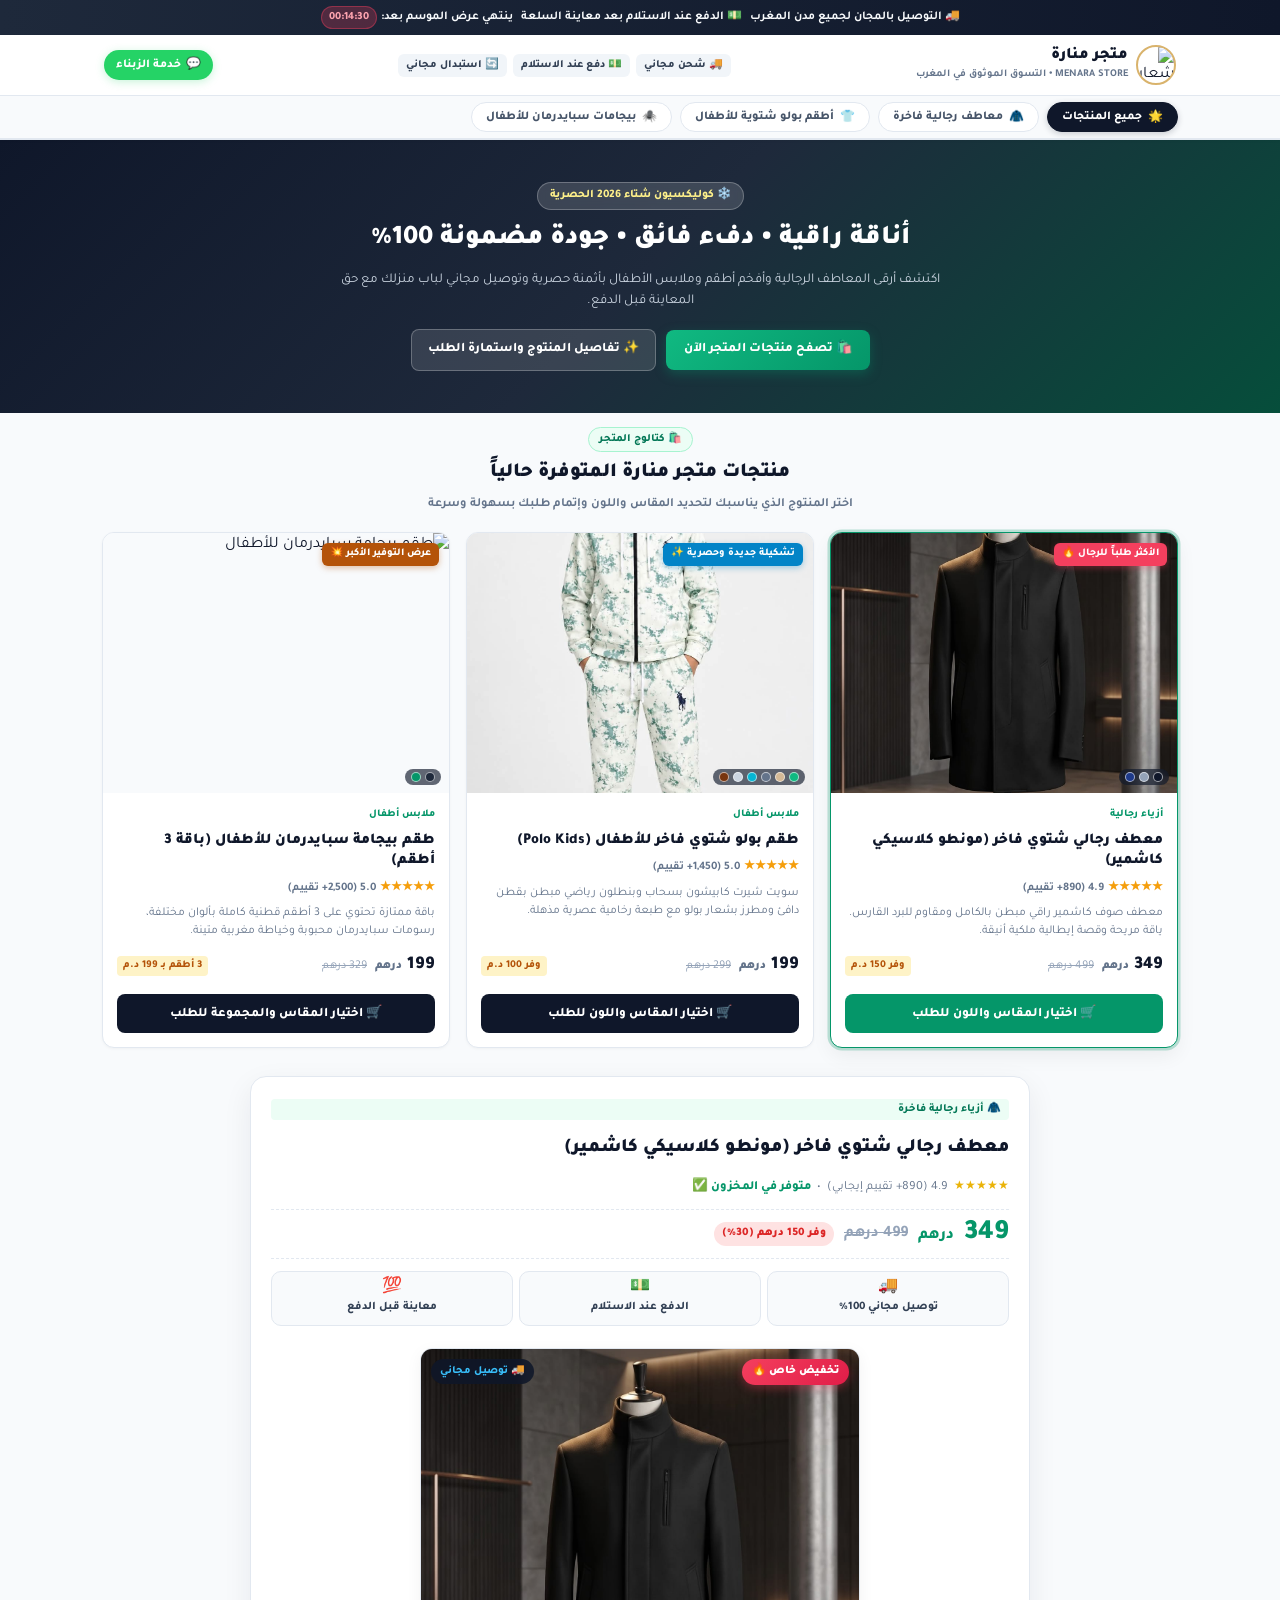
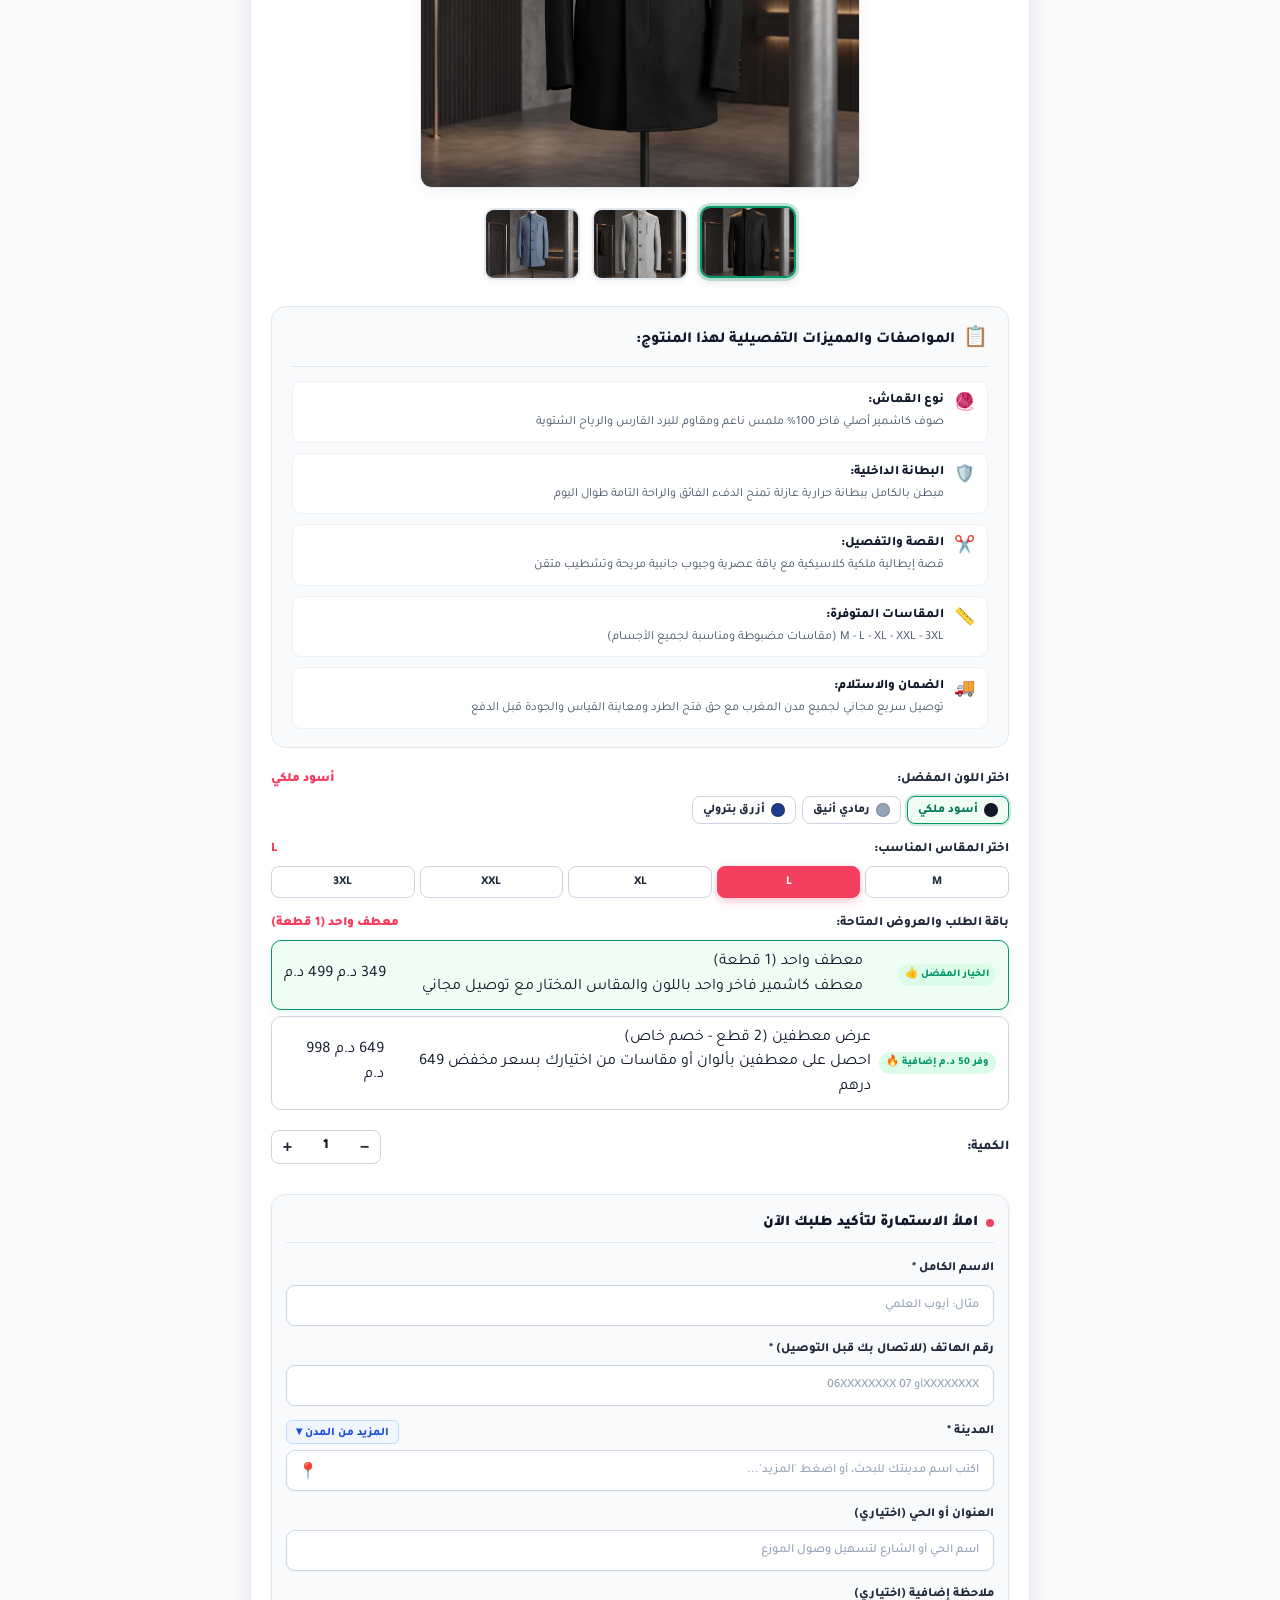
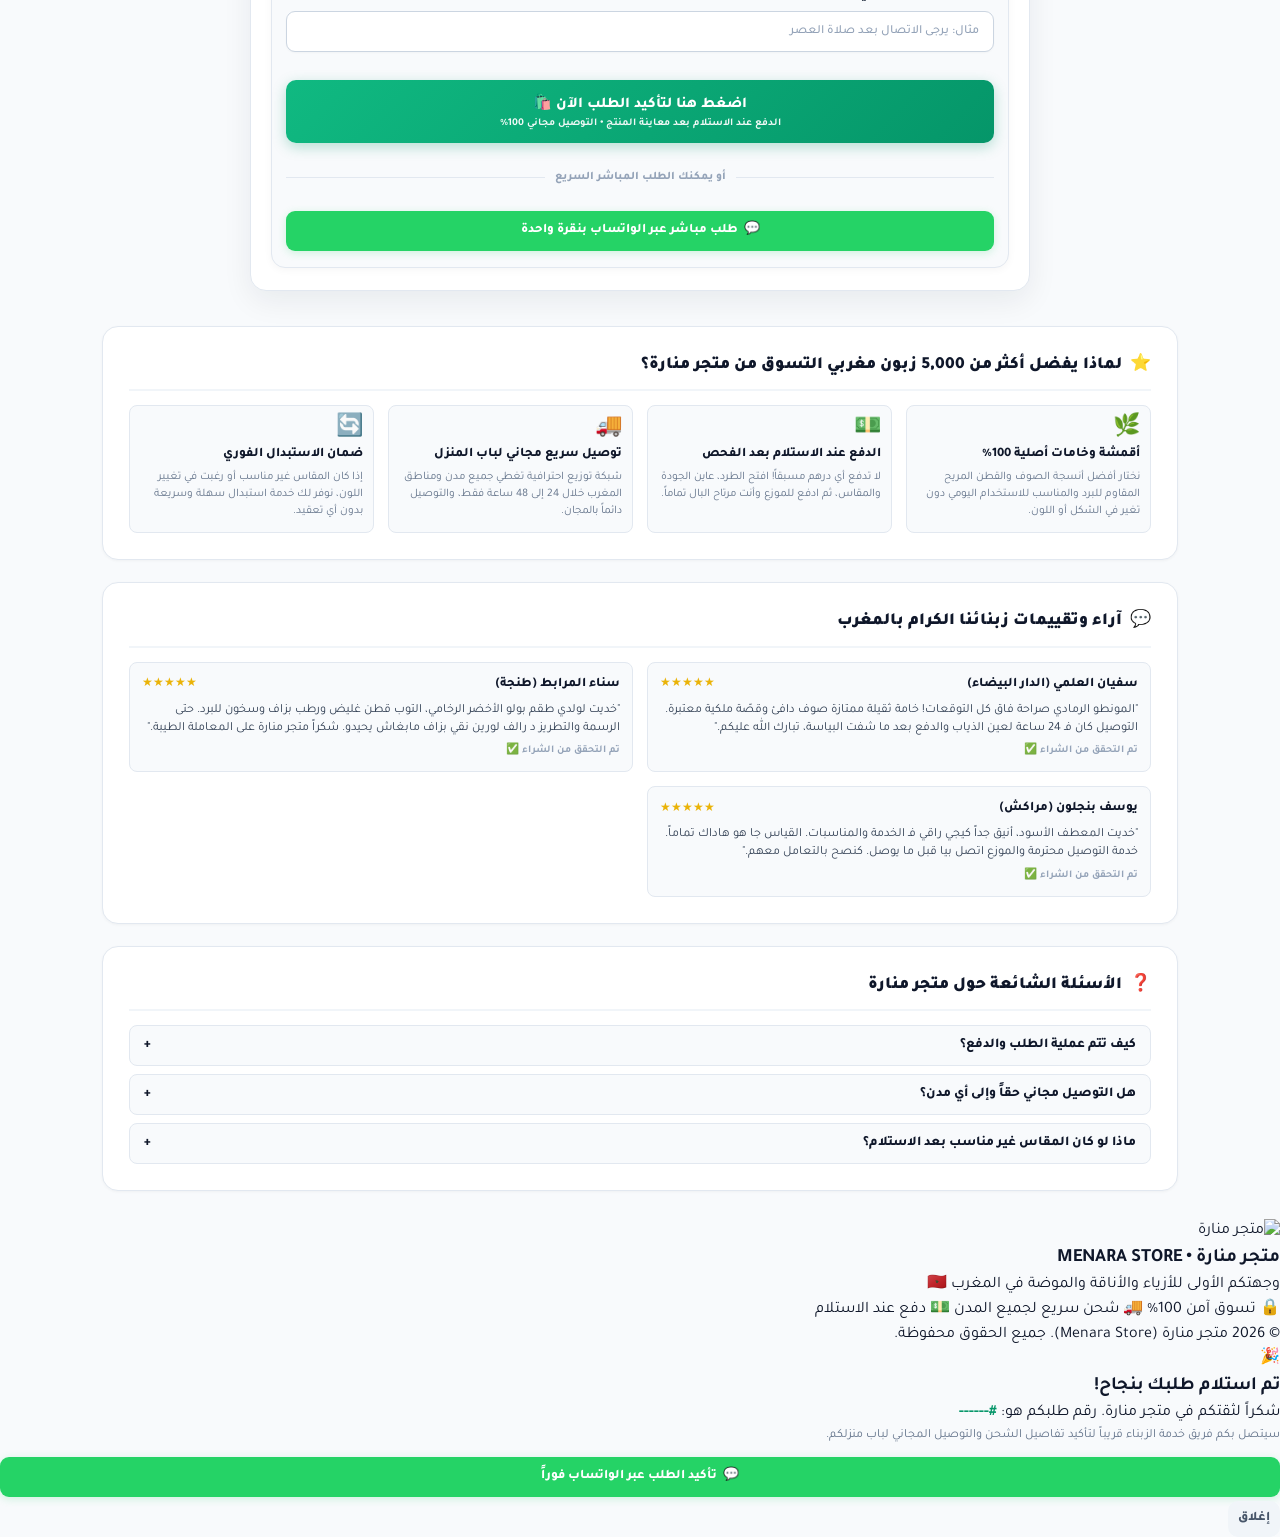
==== commit 1d9dfda4: "feat: clean vertical product structure (name -> image -> specs -> options -> COD order form) with si" ====
--- a/index.html
+++ b/index.html
@@ -100,7 +100,7 @@
       <p class="hero-desc">اكتشف أرقى المعاطف الرجالية وأفخم أطقم وملابس الأطفال بأثمنة حصرية وتوصيل مجاني لباب منزلك مع حق المعاينة قبل الدفع.</p>
       <div class="hero-actions">
         <a href="#store-catalog" class="btn-hero-primary">🛍️ تصفح منتجات المتجر الآن</a>
-        <a href="#store-all-colors-showcase" class="btn-hero-secondary">📸 استعراض جميع الألوان</a>
+        <a href="#product-section" class="btn-hero-secondary">✨ تفاصيل المنتوج واستمارة الطلب</a>
       </div>
     </div>
   </section>
@@ -219,35 +219,18 @@
       </div>
     </section>
 
-    <!-- Interactive Active Product Showcase & Order Section -->
+    <!-- Interactive Active Product Showcase & Order Section (الترتيب: اسم المنتوج ثم الصورة ثم المواصفات ثم خيارات الطلب) -->
     <article class="product-showcase-card" id="product-section">
       
-      <!-- Gallery Column -->
-      <section class="gallery-column" aria-label="معرض صور المنتج المختار">
-        <div class="featured-img-wrap">
-          <img id="main-featured-image" src="images/coat-black.jpg" alt="صورة المنتج المختار" />
-          <span class="offer-tag" id="main-offer-tag">تخفيض خاص 🔥</span>
-          <span class="free-ship-tag">🚚 توصيل مجاني</span>
-        </div>
-
-        <!-- Thumbnails Strip (يتغير تلقائياً حسب المنتج المختار) -->
-        <div class="thumbnails-scroll" id="thumbnails-container" aria-label="صور ألوان المنتج المختار">
-          <!-- ديناميكي بواسطة الجافاسكربت -->
-        </div>
-      </section>
-
-      <!-- Details & Order Form Column -->
-      <section class="details-column" aria-label="تفاصيل المنتج واستمارة الطلب">
-        
-        <div>
-          <div class="active-product-kicker" id="active-product-kicker">🧥 أزياء رجالية فاخرة</div>
-          <h2 class="product-title" id="active-product-title">معطف رجالي شتوي فاخر (مونطو كلاسيكي)</h2>
-          <div class="reviews-summary">
-            <span class="stars">★★★★★</span>
-            <span id="active-product-reviews">4.9 (890+ تقييم إيجابي)</span>
-            <span>•</span>
-            <span style="color:#059669; font-weight:800;">متوفر في المخزون ✅</span>
-          </div>
+      <!-- 1. في الأعلى: اسم المنتوج ومعلومات السعر والتقييم -->
+      <section class="product-header-block" aria-label="اسم ومعلومات المنتوج المختار">
+        <div class="active-product-kicker" id="active-product-kicker">🧥 أزياء رجالية فاخرة</div>
+        <h2 class="product-title" id="active-product-title">معطف رجالي شتوي فاخر (مونطو كلاسيكي كاشمير)</h2>
+        <div class="reviews-summary">
+          <span class="stars">★★★★★</span>
+          <span id="active-product-reviews">4.9 (890+ تقييم إيجابي)</span>
+          <span>•</span>
+          <span style="color:#059669; font-weight:800;">متوفر في المخزون ✅</span>
         </div>
 
         <!-- Price Box -->
@@ -274,7 +257,35 @@
             <span>معاينة قبل الدفع</span>
           </div>
         </div>
-
+      </section>
+
+      <!-- 2. أسفل الاسم: صورة المنتوج ومعرض الألوان المتاحة -->
+      <section class="product-media-block" aria-label="صورة المنتج المختار">
+        <div class="featured-img-wrap">
+          <img id="main-featured-image" src="images/coat-black.jpg" alt="صورة المنتج المختار" />
+          <span class="offer-tag" id="main-offer-tag">تخفيض خاص 🔥</span>
+          <span class="free-ship-tag">🚚 توصيل مجاني</span>
+        </div>
+
+        <!-- Thumbnails Strip (يتغير تلقائياً حسب المنتج المختار) -->
+        <div class="thumbnails-scroll" id="thumbnails-container" aria-label="صور ألوان المنتج المختار">
+          <!-- ديناميكي بواسطة الجافاسكربت -->
+        </div>
+      </section>
+
+      <!-- 3. أسفل الصورة: مواصفات ومميزات المنتوج التفصيلية -->
+      <section class="product-specs-card" id="product-specs-box" aria-label="المواصفات والمميزات التفصيلية">
+        <div class="specs-title-row">
+          <span class="specs-icon">📋</span>
+          <h3 class="specs-heading">المواصفات والمميزات التفصيلية لهذا المنتوج:</h3>
+        </div>
+        <div class="specs-list" id="specs-list-container">
+          <!-- ديناميكي بواسطة الجافاسكربت حسب المنتوج -->
+        </div>
+      </section>
+
+      <!-- 4. خيارات الألوان والمقاسات والباقة والكمية -->
+      <section class="product-options-block" aria-label="خيارات اللون والمقاس">
         <!-- Color Selector Group (يتغير ديناميكياً حسب المنتج) -->
         <div class="selector-group">
           <div class="selector-label">
@@ -317,111 +328,110 @@
             <button type="button" class="qty-btn" id="btn-qty-plus" aria-label="زيادة الكمية">+</button>
           </div>
         </div>
-
-        <!-- Direct COD Order Form Box -->
-        <div class="order-form-box" id="order-form-container">
-          <div class="order-form-header">
-            <span class="dot"></span>
-            <span>املأ الاستمارة لتأكيد طلبك الآن</span>
-          </div>
-
-          <form id="order-form" novalidate>
-            
-            <div class="form-field">
-              <label for="customer-name">الاسم الكامل *</label>
-              <input type="text" id="customer-name" name="name" class="form-input" placeholder="مثال: أيوب العلمي" required autocomplete="name" />
-              <div class="field-error" id="name-error" style="color:#ef4444; font-size:12px; font-weight:700; display:none;"></div>
-            </div>
-
-            <div class="form-field">
-              <label for="customer-phone">رقم الهاتف (للاتصال بك قبل التوصيل) *</label>
-              <input type="tel" id="customer-phone" name="phone" class="form-input" placeholder="06XXXXXXXX أو 07XXXXXXXX" required autocomplete="tel" dir="ltr" style="text-align:right;" />
-              <div class="field-error" id="phone-error" style="color:#ef4444; font-size:12px; font-weight:700; display:none;"></div>
-            </div>
-
-            <div class="form-field city-form-field">
-              <div class="field-label-row">
-                <label for="customer-city">المدينة *</label>
-                <button type="button" class="btn-more-cities" id="btn-more-cities" aria-label="عرض جميع مدن المغرب">
-                  <span>المزيد من المدن ▾</span>
-                </button>
+      </section>
+
+      <!-- 5. استمارة تأكيد الطلب المباشر COD -->
+      <section class="order-form-box" id="order-form-container" aria-label="استمارة تأكيد الطلب">
+        <div class="order-form-header">
+          <span class="dot"></span>
+          <span>املأ الاستمارة لتأكيد طلبك الآن</span>
+        </div>
+
+        <form id="order-form" novalidate>
+          
+          <div class="form-field">
+            <label for="customer-name">الاسم الكامل *</label>
+            <input type="text" id="customer-name" name="name" class="form-input" placeholder="مثال: أيوب العلمي" required autocomplete="name" />
+            <div class="field-error" id="name-error" style="color:#ef4444; font-size:12px; font-weight:700; display:none;"></div>
+          </div>
+
+          <div class="form-field">
+            <label for="customer-phone">رقم الهاتف (للاتصال بك قبل التوصيل) *</label>
+            <input type="tel" id="customer-phone" name="phone" class="form-input" placeholder="06XXXXXXXX أو 07XXXXXXXX" required autocomplete="tel" dir="ltr" style="text-align:right;" />
+            <div class="field-error" id="phone-error" style="color:#ef4444; font-size:12px; font-weight:700; display:none;"></div>
+          </div>
+
+          <div class="form-field city-form-field">
+            <div class="field-label-row">
+              <label for="customer-city">المدينة *</label>
+              <button type="button" class="btn-more-cities" id="btn-more-cities" aria-label="عرض جميع مدن المغرب">
+                <span>المزيد من المدن ▾</span>
+              </button>
+            </div>
+            <div class="city-input-wrap">
+              <input type="text" id="customer-city" name="city" class="form-input" placeholder="اكتب اسم مدينتك للبحث، أو اضغط 'المزيد'..." required autocomplete="off" />
+              <button type="button" class="city-input-btn" id="btn-city-icon" title="استعراض قائمة المدن">📍</button>
+            </div>
+
+            <!-- نافذة منسدلة أنيقة لجميع مدن المغرب مرتبة أبجدياً -->
+            <div class="cities-dropdown-panel" id="cities-dropdown-panel" style="display: none;">
+              <div class="cities-panel-top">
+                <div class="cities-panel-title">
+                  <span>🇲🇦</span>
+                  <span>جميع مدن ومناطق المغرب (مرتبة أبجدياً)</span>
+                </div>
+                <button type="button" class="btn-close-cities" id="btn-close-cities" aria-label="إغلاق">✕</button>
               </div>
-              <div class="city-input-wrap">
-                <input type="text" id="customer-city" name="city" class="form-input" placeholder="اكتب اسم مدينتك للبحث، أو اضغط 'المزيد'..." required autocomplete="off" />
-                <button type="button" class="city-input-btn" id="btn-city-icon" title="استعراض قائمة المدن">📍</button>
+
+              <!-- شريط بحث داخلي للتصفية السريعة -->
+              <div class="cities-filter-wrap">
+                <span class="cities-filter-icon">🔍</span>
+                <input type="text" id="cities-panel-filter" class="cities-filter-input" placeholder="اكتب اسم مدينتك للبحث السريع..." />
               </div>
 
-              <!-- نافذة منسدلة أنيقة لجميع مدن المغرب مرتبة أبجدياً -->
-              <div class="cities-dropdown-panel" id="cities-dropdown-panel" style="display: none;">
-                <div class="cities-panel-top">
-                  <div class="cities-panel-title">
-                    <span>🇲🇦</span>
-                    <span>جميع مدن ومناطق المغرب (مرتبة أبجدياً)</span>
-                  </div>
-                  <button type="button" class="btn-close-cities" id="btn-close-cities" aria-label="إغلاق">✕</button>
-                </div>
-
-                <!-- شريط بحث داخلي للتصفية السريعة -->
-                <div class="cities-filter-wrap">
-                  <span class="cities-filter-icon">🔍</span>
-                  <input type="text" id="cities-panel-filter" class="cities-filter-input" placeholder="اكتب اسم مدينتك للبحث السريع..." />
-                </div>
-
-                <!-- أزرار سريعة للمدن الأكثر طلباً -->
-                <div class="popular-cities-strip">
-                  <span class="popular-label">المدن الكبرى الأكثر طلباً:</span>
-                  <div class="popular-chips">
-                    <button type="button" class="popular-chip" data-city="الدار البيضاء">الدار البيضاء</button>
-                    <button type="button" class="popular-chip" data-city="الرباط">الرباط</button>
-                    <button type="button" class="popular-chip" data-city="مراكش">مراكش</button>
-                    <button type="button" class="popular-chip" data-city="طنجة">طنجة</button>
-                    <button type="button" class="popular-chip" data-city="فاس">فاس</button>
-                    <button type="button" class="popular-chip" data-city="أكادير">أكادير</button>
-                    <button type="button" class="popular-chip" data-city="مكناس">مكناس</button>
-                    <button type="button" class="popular-chip" data-city="القنيطرة">القنيطرة</button>
-                    <button type="button" class="popular-chip" data-city="وجدة">وجدة</button>
-                    <button type="button" class="popular-chip" data-city="تطوان">تطوان</button>
-                  </div>
-                </div>
-
-                <!-- شبكة جميع مدن المغرب بالترتيب الأبجدي -->
-                <div class="all-cities-grid-container" id="all-cities-container">
-                  <!-- ديناميكي بواسطة الجافاسكربت -->
+              <!-- أزرار سريعة للمدن الأكثر طلباً -->
+              <div class="popular-cities-strip">
+                <span class="popular-label">المدن الكبرى الأكثر طلباً:</span>
+                <div class="popular-chips">
+                  <button type="button" class="popular-chip" data-city="الدار البيضاء">الدار البيضاء</button>
+                  <button type="button" class="popular-chip" data-city="الرباط">الرباط</button>
+                  <button type="button" class="popular-chip" data-city="مراكش">مراكش</button>
+                  <button type="button" class="popular-chip" data-city="طنجة">طنجة</button>
+                  <button type="button" class="popular-chip" data-city="فاس">فاس</button>
+                  <button type="button" class="popular-chip" data-city="أكادير">أكادير</button>
+                  <button type="button" class="popular-chip" data-city="مكناس">مكناس</button>
+                  <button type="button" class="popular-chip" data-city="القنيطرة">القنيطرة</button>
+                  <button type="button" class="popular-chip" data-city="وجدة">وجدة</button>
+                  <button type="button" class="popular-chip" data-city="تطوان">تطوان</button>
                 </div>
               </div>
-              <div class="field-error" id="city-error" style="color:#ef4444; font-size:12px; font-weight:700; display:none;"></div>
-            </div>
-
-            <div class="form-field">
-              <label for="customer-address">العنوان أو الحي (اختياري)</label>
-              <input type="text" id="customer-address" name="address" class="form-input" placeholder="اسم الحي أو الشارع لتسهيل وصول الموزع" />
-            </div>
-
-            <div class="form-field">
-              <label for="customer-note">ملاحظة إضافية (اختياري)</label>
-              <input type="text" id="customer-note" name="note" class="form-input" placeholder="مثال: يرجى الاتصال بعد صلاة العصر" />
-            </div>
-
-            <!-- Big Confirmation Button with ample margin to avoid overlapping -->
-            <button type="submit" class="btn-submit-order" id="btn-submit-order">
-              <span id="submit-text">اضغط هنا لتأكيد الطلب الآن 🛍️</span>
-              <span class="sub-text">الدفع عند الاستلام بعد معاينة المنتج • التوصيل مجاني 100%</span>
-            </button>
-
-            <!-- Divider Between Order Form and WhatsApp -->
-            <div class="form-or-divider">
-              <span>أو يمكنك الطلب المباشر السريع</span>
-            </div>
-
-            <!-- WhatsApp Direct Order Button -->
-            <a href="https://wa.me/212710054951?text=سلام%20عليكم،%20بغيت%20نطلب" target="_blank" rel="noopener noreferrer" class="btn-whatsapp-order" id="btn-direct-whatsapp">
-              <span>💬</span>
-              <span>طلب مباشر عبر الواتساب بنقرة واحدة</span>
-            </a>
-
-          </form>
-        </div>
-
+
+              <!-- شبكة جميع مدن المغرب بالترتيب الأبجدي -->
+              <div class="all-cities-grid-container" id="all-cities-container">
+                <!-- ديناميكي بواسطة الجافاسكربت -->
+              </div>
+            </div>
+            <div class="field-error" id="city-error" style="color:#ef4444; font-size:12px; font-weight:700; display:none;"></div>
+          </div>
+
+          <div class="form-field">
+            <label for="customer-address">العنوان أو الحي (اختياري)</label>
+            <input type="text" id="customer-address" name="address" class="form-input" placeholder="اسم الحي أو الشارع لتسهيل وصول الموزع" />
+          </div>
+
+          <div class="form-field">
+            <label for="customer-note">ملاحظة إضافية (اختياري)</label>
+            <input type="text" id="customer-note" name="note" class="form-input" placeholder="مثال: يرجى الاتصال بعد صلاة العصر" />
+          </div>
+
+          <!-- Big Confirmation Button with ample margin to avoid overlapping -->
+          <button type="submit" class="btn-submit-order" id="btn-submit-order">
+            <span id="submit-text">اضغط هنا لتأكيد الطلب الآن 🛍️</span>
+            <span class="sub-text">الدفع عند الاستلام بعد معاينة المنتج • التوصيل مجاني 100%</span>
+          </button>
+
+          <!-- Divider Between Order Form and WhatsApp -->
+          <div class="form-or-divider">
+            <span>أو يمكنك الطلب المباشر السريع</span>
+          </div>
+
+          <!-- WhatsApp Direct Order Button -->
+          <a href="https://wa.me/212710054951?text=سلام%20عليكم،%20بغيت%20نطلب" target="_blank" rel="noopener noreferrer" class="btn-whatsapp-order" id="btn-direct-whatsapp">
+            <span>💬</span>
+            <span>طلب مباشر عبر الواتساب بنقرة واحدة</span>
+          </a>
+
+        </form>
       </section>
     </article>
 
@@ -455,263 +465,7 @@
       </div>
     </section>
 
-    <!-- =========================================================================
-         DETAILED ALL COLORS SHOWCASE SECTION (في الصور في الاسفل كلما منتوج لنفسه)
-         Here every color of every product is presented as its own dedicated card
-         ========================================================================= -->
-    <section class="content-section" id="store-all-colors-showcase" aria-label="معرض ألوان المنتجات التفصيلي">
-      <div class="section-header-box" style="margin-bottom: 22px;">
-        <div class="section-badge">📸 معرض التشكيلات والألوان الكاملة</div>
-        <h2 class="section-main-title">استعراض كل لون على حدة بالتفصيل</h2>
-        <p class="section-sub-title">اختر أي لون تريده بالضغط على زر "اطلب هذا اللون" للانتقال الفوري للطلب</p>
-      </div>
-
-      <!-- تشكيلة المعاطف الرجالية الفاخرة -->
-      <div class="colors-group-block">
-        <div class="colors-group-header">
-          <span class="group-pill group-pill-1">معاطف رجالية شتوية فاخرة</span>
-          <span class="group-subtitle">3 ألوان ملكية فاخرة بـ 349 درهم فقط</span>
-        </div>
-        <div class="individual-colors-grid">
-          
-          <!-- معطف أسود -->
-          <div class="color-item-card">
-            <div class="color-item-img">
-              <img src="images/coat-black.jpg" alt="معطف رجالي كلاسيكي أسود ملكي" loading="lazy" />
-              <span class="color-card-badge">الأكثر فخامة 🔥</span>
-            </div>
-            <div class="color-item-info">
-              <div class="color-item-caption">
-                <span class="color-dot" style="background:#0f172a;"></span>
-                <span class="color-title">معطف رجالي - أسود ملكي</span>
-              </div>
-              <p class="color-item-desc">اللون الأسود الكلاسيكي الفخم، إطلالة راقية تلائم المناسبات الرسمية والعمل.</p>
-              <div class="color-item-footer">
-                <span class="color-card-price">349 درهم</span>
-                <button type="button" class="btn-pick-color" data-product="coat" data-color-id="black">
-                  <span>اطلب هذا اللون 🛍️</span>
-                </button>
-              </div>
-            </div>
-          </div>
-
-          <!-- معطف رمادي -->
-          <div class="color-item-card">
-            <div class="color-item-img">
-              <img src="images/coat-gray.jpg" alt="معطف رجالي رمادي أنيق" loading="lazy" />
-              <span class="color-card-badge" style="background:#475569;">أناقة عصرية ✨</span>
-            </div>
-            <div class="color-item-info">
-              <div class="color-item-caption">
-                <span class="color-dot" style="background:#94a3b8;"></span>
-                <span class="color-title">معطف رجالي - رمادي أنيق</span>
-              </div>
-              <p class="color-item-desc">درجة رمادية عصرية متناسقة مع جميع الملابس، صوف كاشمير دافئ وملمس ناعم.</p>
-              <div class="color-item-footer">
-                <span class="color-card-price">349 درهم</span>
-                <button type="button" class="btn-pick-color" data-product="coat" data-color-id="gray">
-                  <span>اطلب هذا اللون 🛍️</span>
-                </button>
-              </div>
-            </div>
-          </div>
-
-          <!-- معطف أزرق -->
-          <div class="color-item-card">
-            <div class="color-item-img">
-              <img src="images/coat-blue.jpg" alt="معطف رجالي أزرق بترولي" loading="lazy" />
-              <span class="color-card-badge" style="background:#1e40af;">لون مميز وجذاب 💎</span>
-            </div>
-            <div class="color-item-info">
-              <div class="color-item-caption">
-                <span class="color-dot" style="background:#1e3a8a;"></span>
-                <span class="color-title">معطف رجالي - أزرق بترولي</span>
-              </div>
-              <p class="color-item-desc">أزرق ملكي أنيق وجريء يمنحك حضوراً متميزاً في فصل الشتاء.</p>
-              <div class="color-item-footer">
-                <span class="color-card-price">349 درهم</span>
-                <button type="button" class="btn-pick-color" data-product="coat" data-color-id="blue">
-                  <span>اطلب هذا اللون 🛍️</span>
-                </button>
-              </div>
-            </div>
-          </div>
-
-        </div>
-      </div>
-
-      <!-- تشكيلة أطقم بولو شتوية للأطفال (6 ألوان رخامية منفصلة) -->
-      <div class="colors-group-block">
-        <div class="colors-group-header">
-          <span class="group-pill group-pill-2">أطقم بولو شتوية للأطفال (Polo Kids)</span>
-          <span class="group-subtitle">6 ألوان رخامية حصرية للأعمار من 2 إلى 12 سنة بـ 199 درهم</span>
-        </div>
-        <div class="individual-colors-grid individual-colors-grid-3cols">
-          
-          <!-- بولو أخضر رخامي -->
-          <div class="color-item-card">
-            <div class="color-item-img">
-              <img src="images/polo-green-marble.jpg" alt="طقم بولو أطفال أخضر رخامي" loading="lazy" />
-            </div>
-            <div class="color-item-info">
-              <div class="color-item-caption">
-                <span class="color-dot" style="background:#10b981;"></span>
-                <span class="color-title">طقم بولو - أخضر رخامي</span>
-              </div>
-              <div class="color-item-footer">
-                <span class="color-card-price">199 درهم</span>
-                <button type="button" class="btn-pick-color" data-product="polo" data-color-id="green-marble">
-                  <span>اطلب هذا اللون 🛍️</span>
-                </button>
-              </div>
-            </div>
-          </div>
-
-          <!-- بولو بيج رخامي -->
-          <div class="color-item-card">
-            <div class="color-item-img">
-              <img src="images/polo-beige-marble.jpg" alt="طقم بولو أطفال بيج رخامي" loading="lazy" />
-            </div>
-            <div class="color-item-info">
-              <div class="color-item-caption">
-                <span class="color-dot" style="background:#d4b996;"></span>
-                <span class="color-title">طقم بولو - بيج رخامي</span>
-              </div>
-              <div class="color-item-footer">
-                <span class="color-card-price">199 درهم</span>
-                <button type="button" class="btn-pick-color" data-product="polo" data-color-id="beige-marble">
-                  <span>اطلب هذا اللون 🛍️</span>
-                </button>
-              </div>
-            </div>
-          </div>
-
-          <!-- بولو رمادي رخامي -->
-          <div class="color-item-card">
-            <div class="color-item-img">
-              <img src="images/polo-gray-marble.jpg" alt="طقم بولو أطفال رمادي رخامي" loading="lazy" />
-            </div>
-            <div class="color-item-info">
-              <div class="color-item-caption">
-                <span class="color-dot" style="background:#64748b;"></span>
-                <span class="color-title">طقم بولو - رمادي رخامي</span>
-              </div>
-              <div class="color-item-footer">
-                <span class="color-card-price">199 درهم</span>
-                <button type="button" class="btn-pick-color" data-product="polo" data-color-id="gray-marble">
-                  <span>اطلب هذا اللون 🛍️</span>
-                </button>
-              </div>
-            </div>
-          </div>
-
-          <!-- بولو تركواز رخامي -->
-          <div class="color-item-card">
-            <div class="color-item-img">
-              <img src="images/polo-turquoise-marble.jpg" alt="طقم بولو أطفال تركواز رخامي" loading="lazy" />
-            </div>
-            <div class="color-item-info">
-              <div class="color-item-caption">
-                <span class="color-dot" style="background:#06b6d4;"></span>
-                <span class="color-title">طقم بولو - تركواز رخامي</span>
-              </div>
-              <div class="color-item-footer">
-                <span class="color-card-price">199 درهم</span>
-                <button type="button" class="btn-pick-color" data-product="polo" data-color-id="turquoise-marble">
-                  <span>اطلب هذا اللون 🛍️</span>
-                </button>
-              </div>
-            </div>
-          </div>
-
-          <!-- بولو فضي رخامي -->
-          <div class="color-item-card">
-            <div class="color-item-img">
-              <img src="images/polo-silver-marble.jpg" alt="طقم بولو أطفال فضي رخامي" loading="lazy" />
-            </div>
-            <div class="color-item-info">
-              <div class="color-item-caption">
-                <span class="color-dot" style="background:#cbd5e1;"></span>
-                <span class="color-title">طقم بولو - فضي رخامي</span>
-              </div>
-              <div class="color-item-footer">
-                <span class="color-card-price">199 درهم</span>
-                <button type="button" class="btn-pick-color" data-product="polo" data-color-id="silver-marble">
-                  <span>اطلب هذا اللون 🛍️</span>
-                </button>
-              </div>
-            </div>
-          </div>
-
-          <!-- بولو موكا رخامي -->
-          <div class="color-item-card">
-            <div class="color-item-img">
-              <img src="images/polo-mocha-marble.jpg" alt="طقم بولو أطفال موكا رخامي" loading="lazy" />
-            </div>
-            <div class="color-item-info">
-              <div class="color-item-caption">
-                <span class="color-dot" style="background:#78350f;"></span>
-                <span class="color-title">طقم بولو - موكا رخامي</span>
-              </div>
-              <div class="color-item-footer">
-                <span class="color-card-price">199 درهم</span>
-                <button type="button" class="btn-pick-color" data-product="polo" data-color-id="mocha-marble">
-                  <span>اطلب هذا اللون 🛍️</span>
-                </button>
-              </div>
-            </div>
-          </div>
-
-        </div>
-      </div>
-
-      <!-- تشكيلة بيجامات سبايدرمان للأطفال -->
-      <div class="colors-group-block">
-        <div class="colors-group-header">
-          <span class="group-pill group-pill-gold">باقات بيجامات سبايدرمان للأطفال</span>
-          <span class="group-subtitle">3 أطقم كاملة قطن 100% بـ 199 درهم فقط</span>
-        </div>
-        <div class="individual-colors-grid">
-          
-          <div class="color-item-card">
-            <div class="color-item-img">
-              <img src="images/trio-pack-1.jpeg" alt="المجموعة 1 بيجامة سبايدرمان" loading="lazy" />
-            </div>
-            <div class="color-item-info">
-              <div class="color-item-caption">
-                <span class="color-dot" style="background:#1e293b;"></span>
-                <span class="color-title">المجموعة 1 (أسود + أزرق + رمادي)</span>
-              </div>
-              <div class="color-item-footer">
-                <span class="color-card-price">199 درهم (3 أطقم)</span>
-                <button type="button" class="btn-pick-color" data-product="spiderman" data-color-id="pack1">
-                  <span>اطلب هذه المجموعة 🛍️</span>
-                </button>
-              </div>
-            </div>
-          </div>
-
-          <div class="color-item-card">
-            <div class="color-item-img">
-              <img src="images/trio-pack-2.jpeg" alt="المجموعة 2 بيجامة سبايدرمان" loading="lazy" />
-            </div>
-            <div class="color-item-info">
-              <div class="color-item-caption">
-                <span class="color-dot" style="background:#059669;"></span>
-                <span class="color-title">المجموعة 2 (أخضر + عنابي + بيج)</span>
-              </div>
-              <div class="color-item-footer">
-                <span class="color-card-price">199 درهم (3 أطقم)</span>
-                <button type="button" class="btn-pick-color" data-product="spiderman" data-color-id="pack2">
-                  <span>اطلب هذه المجموعة 🛍️</span>
-                </button>
-              </div>
-            </div>
-          </div>
-
-        </div>
-      </div>
-    </section>
+
 
     <!-- Reviews -->
     <section class="content-section" aria-label="آراء الزبناء">
--- a/style.css
+++ b/style.css
@@ -202,32 +202,149 @@
   }
 }
 
-/* --- Main Product Section Card (Two Columns) --- */
+/* --- Main Product Section Card (Unified Vertical Stack) --- */
 .product-showcase-card {
   background: var(--bg-card);
   border-radius: var(--radius-lg);
   border: 1px solid var(--border);
-  box-shadow: var(--shadow-sm);
-  padding: 16px;
-  display: grid;
-  grid-template-columns: 1fr;
-  gap: 20px;
-}
-
-@media (min-width: 860px) {
+  box-shadow: 0 10px 30px rgba(15, 23, 42, 0.07);
+  padding: 22px 20px;
+  display: flex;
+  flex-direction: column;
+  gap: 22px;
+  max-width: 780px;
+  width: 100%;
+  margin: 20px auto 35px auto;
+  box-sizing: border-box;
+}
+
+@media (max-width: 640px) {
   .product-showcase-card {
-    grid-template-columns: 1.05fr 1fr;
-    padding: 28px;
-    gap: 36px;
-    box-shadow: var(--shadow-md);
+    padding: 16px 12px;
+    margin: 14px auto 26px auto;
+    border-radius: var(--radius-md);
+    gap: 16px;
   }
 }
 
-/* --- Gallery Column --- */
-.gallery-column {
+.product-header-block {
+  display: flex;
+  flex-direction: column;
+  gap: 12px;
+}
+
+.product-media-block {
+  display: flex;
+  flex-direction: column;
+  align-items: center;
+  gap: 12px;
+  width: 100%;
+}
+
+.product-media-block .featured-img-wrap {
+  width: 100%;
+  max-width: 440px;
+  aspect-ratio: 1 / 1;
+  border-radius: var(--radius-md);
+  overflow: hidden;
+  background: #f8fafc;
+  border: 1px solid var(--border);
+  position: relative;
+  box-shadow: 0 4px 16px rgba(0, 0, 0, 0.05);
+}
+
+.product-media-block .featured-img-wrap img {
+  width: 100%;
+  height: 100%;
+  object-fit: cover;
+  display: block;
+  transition: opacity 0.2s ease, transform 0.25s ease;
+}
+
+/* --- Product Specifications Card (المواصفات أسفل الصورة) --- */
+.product-specs-card {
+  background: #f8fafc;
+  border: 1.5px solid #e2e8f0;
+  border-radius: 14px;
+  padding: 18px 20px;
+  width: 100%;
+  box-sizing: border-box;
+  box-shadow: inset 0 1px 3px rgba(0, 0, 0, 0.02);
+}
+
+@media (max-width: 480px) {
+  .product-specs-card {
+    padding: 14px 12px;
+  }
+}
+
+.specs-title-row {
+  display: flex;
+  align-items: center;
+  gap: 8px;
+  margin-bottom: 14px;
+  padding-bottom: 10px;
+  border-bottom: 1px solid #e2e8f0;
+}
+
+.specs-icon {
+  font-size: 20px;
+}
+
+.specs-heading {
+  font-size: 15.5px;
+  font-weight: 800;
+  color: #0f172a;
+  margin: 0;
+}
+
+.specs-list {
   display: flex;
   flex-direction: column;
   gap: 10px;
+}
+
+.spec-item {
+  display: flex;
+  align-items: flex-start;
+  gap: 10px;
+  font-size: 13.5px;
+  line-height: 1.55;
+  color: #334155;
+  background: #ffffff;
+  border: 1px solid #edf2f7;
+  border-radius: 9px;
+  padding: 9px 12px;
+}
+
+.spec-item .spec-icon {
+  font-size: 17px;
+  flex-shrink: 0;
+  margin-top: 1px;
+}
+
+.spec-item .spec-details {
+  display: flex;
+  flex-direction: column;
+  gap: 2px;
+}
+
+.spec-item .spec-label {
+  font-weight: 800;
+  color: #0f172a;
+  font-size: 13px;
+}
+
+.spec-item .spec-text {
+  color: #475569;
+  font-size: 12.5px;
+}
+
+.product-options-block {
+  display: flex;
+  flex-direction: column;
+  gap: 16px;
+  width: 100%;
 }
 
 .featured-img-wrap {
@@ -1689,8 +1806,17 @@
 
 .products-grid {
   display: grid;
-  grid-template-columns: repeat(auto-fit, minmax(280px, 1fr));
+  grid-template-columns: repeat(3, minmax(0, 1fr));
   gap: 16px;
+  width: 100%;
+  box-sizing: border-box;
+}
+
+@media (max-width: 820px) {
+  .products-grid {
+    grid-template-columns: 1fr;
+    gap: 14px;
+  }
 }
 
 .store-product-card {
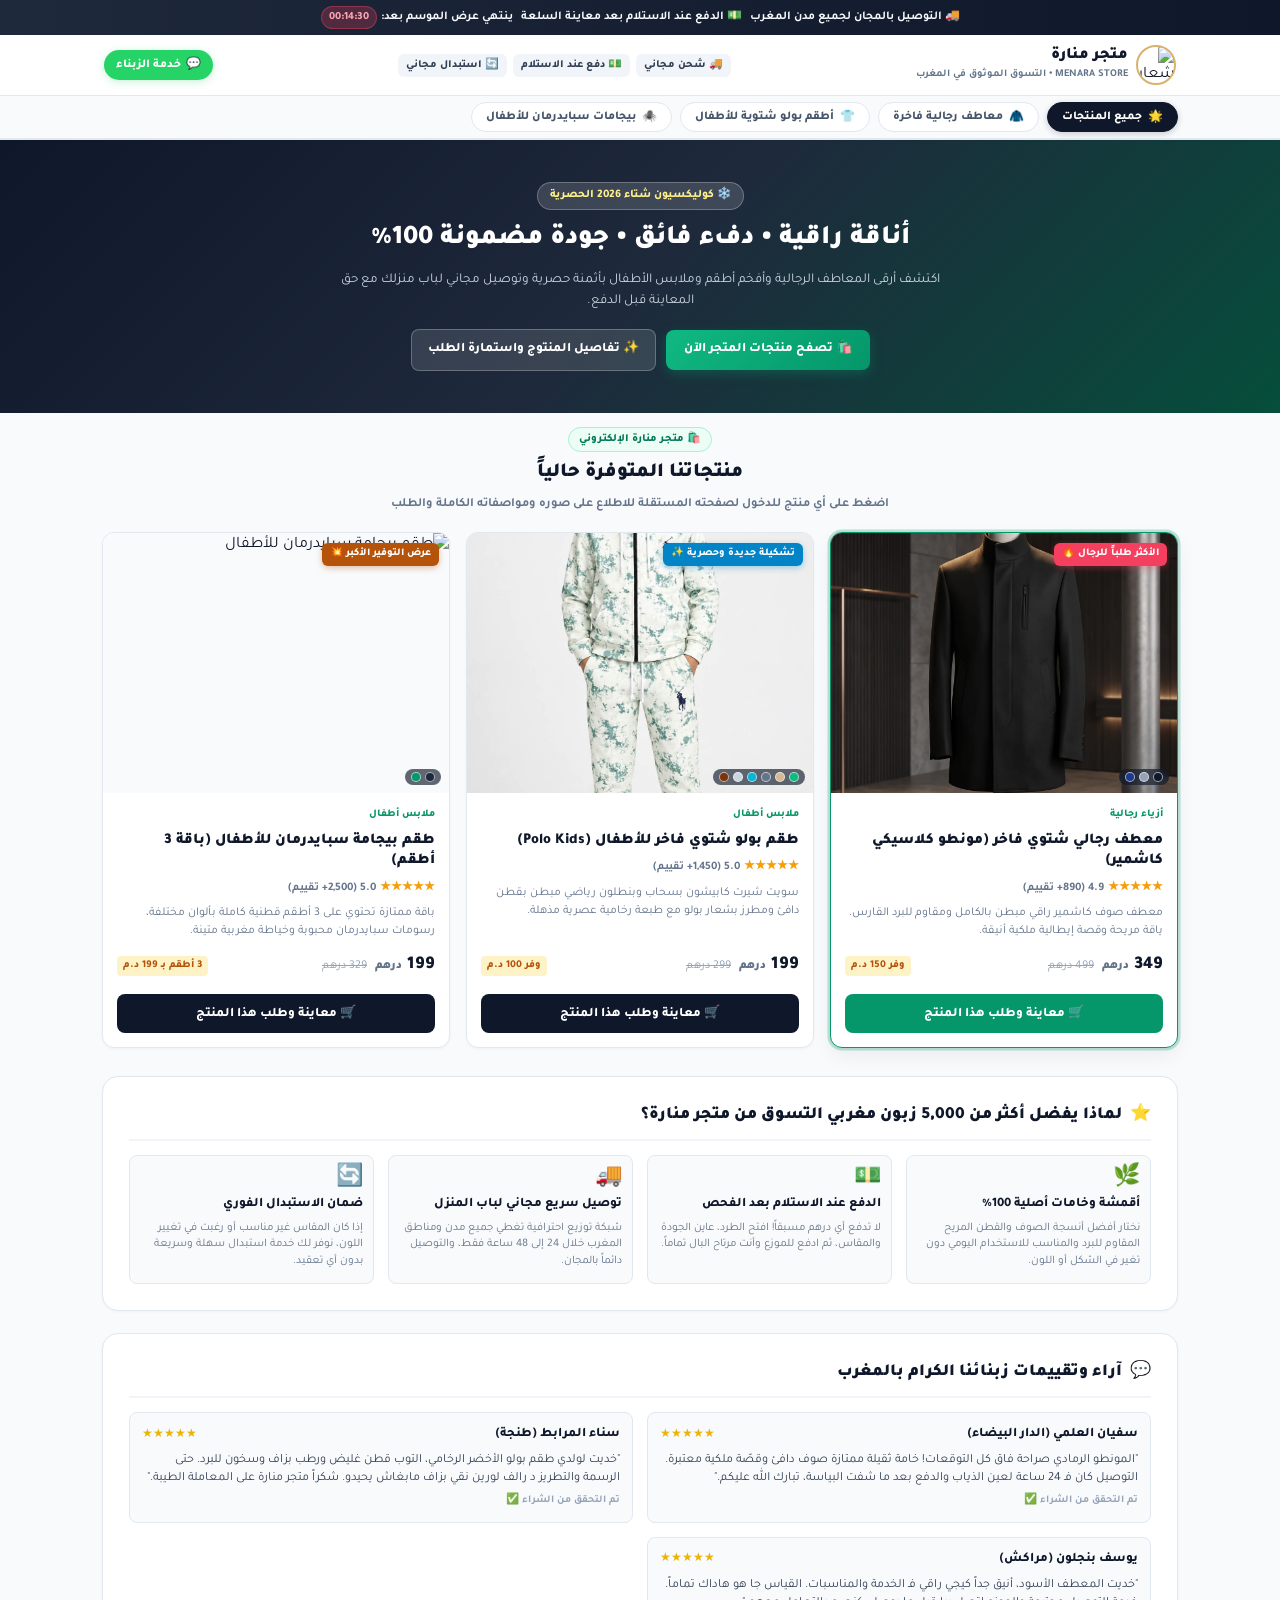
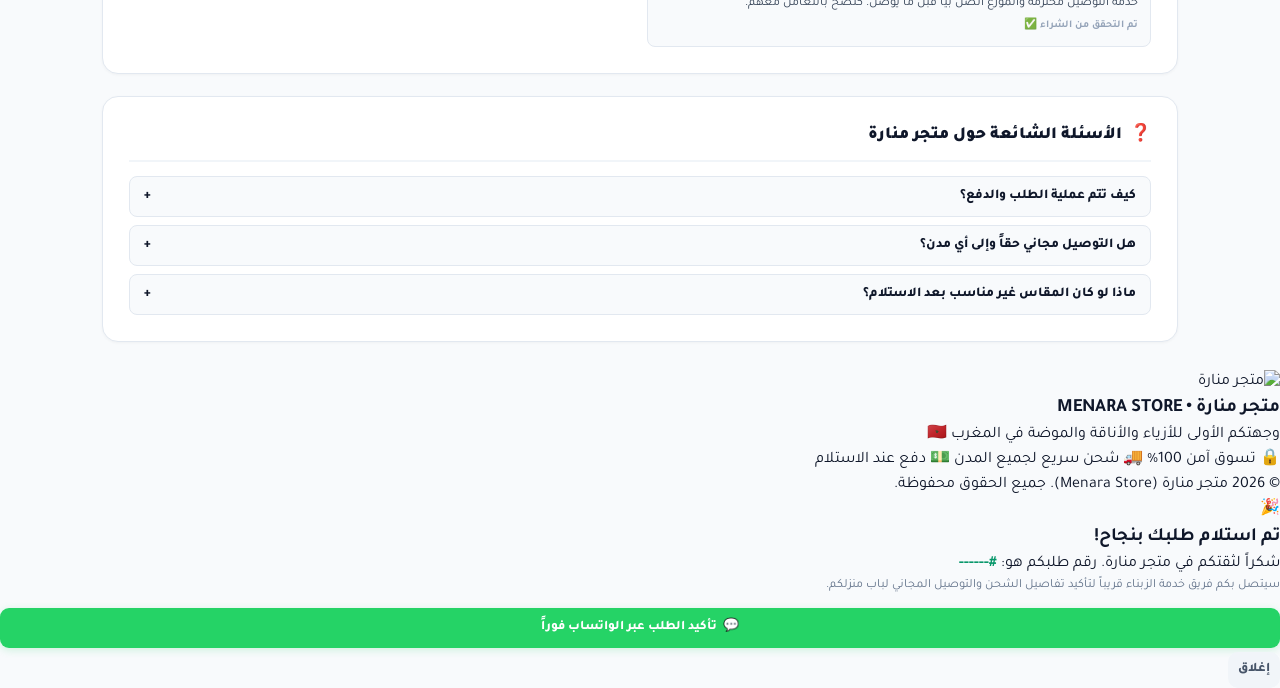
==== commit dcea2a76: "feat: independent product pages architecture - storefront with product cards transitions into dedica" ====
--- a/index.html
+++ b/index.html
@@ -108,443 +108,466 @@
   <!-- Main Container -->
   <main class="page-container">
 
-    <!-- Store Products Catalog Grid -->
-    <section class="store-catalog-section" id="store-catalog">
-      <div class="section-header-box">
-        <div class="section-badge">🛍️ كتالوج المتجر</div>
-        <h2 class="section-main-title">منتجات متجر منارة المتوفرة حالياً</h2>
-        <p class="section-sub-title">اختر المنتوج الذي يناسبك لتحديد المقاس واللون وإتمام طلبك بسهولة وسرعة</p>
-      </div>
-
-      <div class="products-grid" id="products-catalog-grid">
-        
-        <!-- Product Card 1: Coat -->
-        <article class="store-product-card active" data-product-id="coat" id="card-coat">
-          <div class="product-badge-flag">الأكثر طلباً للرجال 🔥</div>
-          <div class="card-img-wrap">
-            <img src="images/coat-black.jpg" alt="معطف رجالي شتوي فاخر" id="catalog-img-coat" loading="lazy" />
-            <div class="color-mini-preview">
-              <span class="mini-dot active" style="background:#0f172a;" title="أسود"></span>
-              <span class="mini-dot" style="background:#94a3b8;" title="رمادي"></span>
-              <span class="mini-dot" style="background:#1e3a8a;" title="أزرق بترولي"></span>
-            </div>
-          </div>
-          <div class="card-details">
-            <span class="card-cat-tag">أزياء رجالية</span>
-            <h3 class="card-title">معطف رجالي شتوي فاخر (مونطو كلاسيكي كاشمير)</h3>
-            <div class="card-rating">
-              <span class="stars">★★★★★</span>
-              <span>4.9 (890+ تقييم)</span>
-            </div>
-            <p class="card-excerpt">معطف صوف كاشمير راقي مبطن بالكامل ومقاوم للبرد القارس. ياقة مريحة وقصة إيطالية ملكية أنيقة.</p>
-            <div class="card-price-row">
-              <div class="card-price">
-                <span class="amount">349</span> <small>درهم</small>
-              </div>
-              <div class="card-old-price">499 درهم</div>
-              <span class="card-save-badge">وفر 150 د.م</span>
-            </div>
-            <button type="button" class="btn-select-product" data-select-product="coat">
-              <span>🛒 اختيار المقاس واللون للطلب</span>
-            </button>
-          </div>
-        </article>
-
-        <!-- Product Card 2: Polo Kids -->
-        <article class="store-product-card" data-product-id="polo" id="card-polo">
-          <div class="product-badge-flag flag-blue">تشكيلة جديدة وحصرية ✨</div>
-          <div class="card-img-wrap">
-            <img src="images/polo-green-marble.jpg" alt="طقم بولو شتوي للأطفال" id="catalog-img-polo" loading="lazy" />
-            <div class="color-mini-preview">
-              <span class="mini-dot active" style="background:#10b981;" title="أخضر رخامي"></span>
-              <span class="mini-dot" style="background:#d4b996;" title="بيج رخامي"></span>
-              <span class="mini-dot" style="background:#64748b;" title="رمادي رخامي"></span>
-              <span class="mini-dot" style="background:#06b6d4;" title="تركواز رخامي"></span>
-              <span class="mini-dot" style="background:#cbd5e1;" title="فضي رخامي"></span>
-              <span class="mini-dot" style="background:#78350f;" title="موكا رخامي"></span>
-            </div>
-          </div>
-          <div class="card-details">
-            <span class="card-cat-tag">ملابس أطفال</span>
-            <h3 class="card-title">طقم بولو شتوي فاخر للأطفال (Polo Kids)</h3>
-            <div class="card-rating">
-              <span class="stars">★★★★★</span>
-              <span>5.0 (1,450+ تقييم)</span>
-            </div>
-            <p class="card-excerpt">سويت شيرت كابيشون بسحاب وبنطلون رياضي مبطن بقطن دافئ ومطرز بشعار بولو مع طبعة رخامية عصرية مذهلة.</p>
-            <div class="card-price-row">
-              <div class="card-price">
-                <span class="amount">199</span> <small>درهم</small>
-              </div>
-              <div class="card-old-price">299 درهم</div>
-              <span class="card-save-badge">وفر 100 د.م</span>
-            </div>
-            <button type="button" class="btn-select-product" data-select-product="polo">
-              <span>🛒 اختيار المقاس واللون للطلب</span>
-            </button>
-          </div>
-        </article>
-
-        <!-- Product Card 3: Spiderman Pajama -->
-        <article class="store-product-card" data-product-id="spiderman" id="card-spiderman">
-          <div class="product-badge-flag flag-gold">عرض التوفير الأكبر 💥</div>
-          <div class="card-img-wrap">
-            <img src="images/trio-pack-1.jpeg" alt="طقم بيجامة سبايدرمان للأطفال" id="catalog-img-spiderman" loading="lazy" />
-            <div class="color-mini-preview">
-              <span class="mini-dot active" style="background:#1e293b;" title="المجموعة 1"></span>
-              <span class="mini-dot" style="background:#059669;" title="المجموعة 2"></span>
-            </div>
-          </div>
-          <div class="card-details">
-            <span class="card-cat-tag">ملابس أطفال</span>
-            <h3 class="card-title">طقم بيجامة سبايدرمان للأطفال (باقة 3 أطقم)</h3>
-            <div class="card-rating">
-              <span class="stars">★★★★★</span>
-              <span>5.0 (2,500+ تقييم)</span>
-            </div>
-            <p class="card-excerpt">باقة ممتازة تحتوي على 3 أطقم قطنية كاملة بألوان مختلفة، رسومات سبايدرمان محبوبة وخياطة مغربية متينة.</p>
-            <div class="card-price-row">
-              <div class="card-price">
-                <span class="amount">199</span> <small>درهم</small>
-              </div>
-              <div class="card-old-price">329 درهم</div>
-              <span class="card-save-badge">3 أطقم بـ 199 د.م</span>
-            </div>
-            <button type="button" class="btn-select-product" data-select-product="spiderman">
-              <span>🛒 اختيار المقاس والمجموعة للطلب</span>
-            </button>
-          </div>
-        </article>
-
-      </div>
-    </section>
-
-    <!-- Interactive Active Product Showcase & Order Section (الترتيب: اسم المنتوج ثم الصورة ثم المواصفات ثم خيارات الطلب) -->
-    <article class="product-showcase-card" id="product-section">
-      
-      <!-- 1. في الأعلى: اسم المنتوج ومعلومات السعر والتقييم -->
-      <section class="product-header-block" aria-label="اسم ومعلومات المنتوج المختار">
-        <div class="active-product-kicker" id="active-product-kicker">🧥 أزياء رجالية فاخرة</div>
-        <h2 class="product-title" id="active-product-title">معطف رجالي شتوي فاخر (مونطو كلاسيكي كاشمير)</h2>
-        <div class="reviews-summary">
-          <span class="stars">★★★★★</span>
-          <span id="active-product-reviews">4.9 (890+ تقييم إيجابي)</span>
-          <span>•</span>
-          <span style="color:#059669; font-weight:800;">متوفر في المخزون ✅</span>
+    <!-- ==============================================================
+         VIEW 1: واجهة المتجر الرئيسية (كتالوج المنتجات فقط دون تداخل)
+         ============================================================== -->
+    <div id="view-storefront" class="app-view">
+
+      <!-- Store Products Catalog Grid -->
+      <section class="store-catalog-section" id="store-catalog">
+        <div class="section-header-box">
+          <div class="section-badge">🛍️ متجر منارة الإلكتروني</div>
+          <h2 class="section-main-title">منتجاتنا المتوفرة حالياً</h2>
+          <p class="section-sub-title">اضغط على أي منتج للدخول لصفحته المستقلة للاطلاع على صوره ومواصفاته الكاملة والطلب</p>
         </div>
 
-        <!-- Price Box -->
-        <div class="price-box">
-          <div class="price-current">
-            <span id="price-display">349</span> <small>درهم</small>
-          </div>
-          <div class="price-old" id="old-price-display">499 درهم</div>
-          <span class="discount-pill" id="discount-display">وفر 150 درهم</span>
-        </div>
-
-        <!-- Trust Capsules -->
-        <div class="trust-row">
-          <div class="trust-capsule">
-            <span class="trust-icon">🚚</span>
-            <span>توصيل مجاني 100%</span>
-          </div>
-          <div class="trust-capsule">
-            <span class="trust-icon">💵</span>
-            <span>الدفع عند الاستلام</span>
-          </div>
-          <div class="trust-capsule">
-            <span class="trust-icon">💯</span>
-            <span>معاينة قبل الدفع</span>
-          </div>
+        <div class="products-grid" id="products-catalog-grid">
+          
+          <!-- Product Card 1: Coat -->
+          <article class="store-product-card" data-product-id="coat" id="card-coat">
+            <div class="product-badge-flag">الأكثر طلباً للرجال 🔥</div>
+            <div class="card-img-wrap">
+              <img src="images/coat-black.jpg" alt="معطف رجالي شتوي فاخر" id="catalog-img-coat" loading="lazy" />
+              <div class="color-mini-preview">
+                <span class="mini-dot active" style="background:#0f172a;" title="أسود"></span>
+                <span class="mini-dot" style="background:#94a3b8;" title="رمادي"></span>
+                <span class="mini-dot" style="background:#1e3a8a;" title="أزرق بترولي"></span>
+              </div>
+            </div>
+            <div class="card-details">
+              <span class="card-cat-tag">أزياء رجالية</span>
+              <h3 class="card-title">معطف رجالي شتوي فاخر (مونطو كلاسيكي كاشمير)</h3>
+              <div class="card-rating">
+                <span class="stars">★★★★★</span>
+                <span>4.9 (890+ تقييم)</span>
+              </div>
+              <p class="card-excerpt">معطف صوف كاشمير راقي مبطن بالكامل ومقاوم للبرد القارس. ياقة مريحة وقصة إيطالية ملكية أنيقة.</p>
+              <div class="card-price-row">
+                <div class="card-price">
+                  <span class="amount">349</span> <small>درهم</small>
+                </div>
+                <div class="card-old-price">499 درهم</div>
+                <span class="card-save-badge">وفر 150 د.م</span>
+              </div>
+              <button type="button" class="btn-select-product" data-select-product="coat">
+                <span>🛒 معاينة وطلب هذا المنتج</span>
+              </button>
+            </div>
+          </article>
+
+          <!-- Product Card 2: Polo Kids -->
+          <article class="store-product-card" data-product-id="polo" id="card-polo">
+            <div class="product-badge-flag flag-blue">تشكيلة جديدة وحصرية ✨</div>
+            <div class="card-img-wrap">
+              <img src="images/polo-green-marble.jpg" alt="طقم بولو شتوي للأطفال" id="catalog-img-polo" loading="lazy" />
+              <div class="color-mini-preview">
+                <span class="mini-dot active" style="background:#10b981;" title="أخضر رخامي"></span>
+                <span class="mini-dot" style="background:#d4b996;" title="بيج رخامي"></span>
+                <span class="mini-dot" style="background:#64748b;" title="رمادي رخامي"></span>
+                <span class="mini-dot" style="background:#06b6d4;" title="تركواز رخامي"></span>
+                <span class="mini-dot" style="background:#cbd5e1;" title="فضي رخامي"></span>
+                <span class="mini-dot" style="background:#78350f;" title="موكا رخامي"></span>
+              </div>
+            </div>
+            <div class="card-details">
+              <span class="card-cat-tag">ملابس أطفال</span>
+              <h3 class="card-title">طقم بولو شتوي فاخر للأطفال (Polo Kids)</h3>
+              <div class="card-rating">
+                <span class="stars">★★★★★</span>
+                <span>5.0 (1,450+ تقييم)</span>
+              </div>
+              <p class="card-excerpt">سويت شيرت كابيشون بسحاب وبنطلون رياضي مبطن بقطن دافئ ومطرز بشعار بولو مع طبعة رخامية عصرية مذهلة.</p>
+              <div class="card-price-row">
+                <div class="card-price">
+                  <span class="amount">199</span> <small>درهم</small>
+                </div>
+                <div class="card-old-price">299 درهم</div>
+                <span class="card-save-badge">وفر 100 د.م</span>
+              </div>
+              <button type="button" class="btn-select-product" data-select-product="polo">
+                <span>🛒 معاينة وطلب هذا المنتج</span>
+              </button>
+            </div>
+          </article>
+
+          <!-- Product Card 3: Spiderman Pajama -->
+          <article class="store-product-card" data-product-id="spiderman" id="card-spiderman">
+            <div class="product-badge-flag flag-gold">عرض التوفير الأكبر 💥</div>
+            <div class="card-img-wrap">
+              <img src="images/trio-pack-1.jpeg" alt="طقم بيجامة سبايدرمان للأطفال" id="catalog-img-spiderman" loading="lazy" />
+              <div class="color-mini-preview">
+                <span class="mini-dot active" style="background:#1e293b;" title="المجموعة 1"></span>
+                <span class="mini-dot" style="background:#059669;" title="المجموعة 2"></span>
+              </div>
+            </div>
+            <div class="card-details">
+              <span class="card-cat-tag">ملابس أطفال</span>
+              <h3 class="card-title">طقم بيجامة سبايدرمان للأطفال (باقة 3 أطقم)</h3>
+              <div class="card-rating">
+                <span class="stars">★★★★★</span>
+                <span>5.0 (2,500+ تقييم)</span>
+              </div>
+              <p class="card-excerpt">باقة ممتازة تحتوي على 3 أطقم قطنية كاملة بألوان مختلفة، رسومات سبايدرمان محبوبة وخياطة مغربية متينة.</p>
+              <div class="card-price-row">
+                <div class="card-price">
+                  <span class="amount">199</span> <small>درهم</small>
+                </div>
+                <div class="card-old-price">329 درهم</div>
+                <span class="card-save-badge">3 أطقم بـ 199 د.م</span>
+              </div>
+              <button type="button" class="btn-select-product" data-select-product="spiderman">
+                <span>🛒 معاينة وطلب هذا المنتج</span>
+              </button>
+            </div>
+          </article>
+
         </div>
       </section>
 
-      <!-- 2. أسفل الاسم: صورة المنتوج ومعرض الألوان المتاحة -->
-      <section class="product-media-block" aria-label="صورة المنتج المختار">
-        <div class="featured-img-wrap">
-          <img id="main-featured-image" src="images/coat-black.jpg" alt="صورة المنتج المختار" />
-          <span class="offer-tag" id="main-offer-tag">تخفيض خاص 🔥</span>
-          <span class="free-ship-tag">🚚 توصيل مجاني</span>
-        </div>
-
-        <!-- Thumbnails Strip (يتغير تلقائياً حسب المنتج المختار) -->
-        <div class="thumbnails-scroll" id="thumbnails-container" aria-label="صور ألوان المنتج المختار">
-          <!-- ديناميكي بواسطة الجافاسكربت -->
+      <!-- Why Choose Menara Store (Features & Benefits) -->
+      <section class="content-section" aria-label="مميزات متجر منارة">
+        <h2 class="section-title">
+          <span>⭐</span>
+          <span>لماذا يفضل أكثر من 5,000 زبون مغربي التسوق من متجر منارة؟</span>
+        </h2>
+        <div class="benefits-grid">
+          <div class="benefit-card">
+            <div class="benefit-icon">🌿</div>
+            <h3>أقمشة وخامات أصلية 100%</h3>
+            <p>نختار أفضل أنسجة الصوف والقطن المريح المقاوم للبرد والمناسب للاستخدام اليومي دون تغير في الشكل أو اللون.</p>
+          </div>
+          <div class="benefit-card">
+            <div class="benefit-icon">💵</div>
+            <h3>الدفع عند الاستلام بعد الفحص</h3>
+            <p>لا تدفع أي درهم مسبقاً! افتح الطرد، عاين الجودة والمقاس، ثم ادفع للموزع وأنت مرتاح البال تماماً.</p>
+          </div>
+          <div class="benefit-card">
+            <div class="benefit-icon">🚚</div>
+            <h3>توصيل سريع مجاني لباب المنزل</h3>
+            <p>شبكة توزيع احترافية تغطي جميع مدن ومناطق المغرب خلال 24 إلى 48 ساعة فقط، والتوصيل دائماً بالمجان.</p>
+          </div>
+          <div class="benefit-card">
+            <div class="benefit-icon">🔄</div>
+            <h3>ضمان الاستبدال الفوري</h3>
+            <p>إذا كان المقاس غير مناسب أو رغبت في تغيير اللون، نوفر لك خدمة استبدال سهلة وسريعة بدون أي تعقيد.</p>
+          </div>
         </div>
       </section>
 
-      <!-- 3. أسفل الصورة: مواصفات ومميزات المنتوج التفصيلية -->
-      <section class="product-specs-card" id="product-specs-box" aria-label="المواصفات والمميزات التفصيلية">
-        <div class="specs-title-row">
-          <span class="specs-icon">📋</span>
-          <h3 class="specs-heading">المواصفات والمميزات التفصيلية لهذا المنتوج:</h3>
-        </div>
-        <div class="specs-list" id="specs-list-container">
-          <!-- ديناميكي بواسطة الجافاسكربت حسب المنتوج -->
+      <!-- Reviews -->
+      <section class="content-section" aria-label="آراء الزبناء">
+        <h2 class="section-title">
+          <span>💬</span>
+          <span>آراء وتقييمات زبنائنا الكرام بالمغرب</span>
+        </h2>
+        <div class="reviews-grid">
+          
+          <div class="review-card">
+            <div class="review-header">
+              <span class="reviewer-name">سفيان العلمي (الدار البيضاء)</span>
+              <span class="review-stars">★★★★★</span>
+            </div>
+            <p class="review-text">"المونطو الرمادي صراحة فاق كل التوقعات! خامة ثقيلة ممتازة صوف دافئ وقصّة ملكية معتبرة. التوصيل كان فـ 24 ساعة لعين الذياب والدفع بعد ما شفت البياسة، تبارك الله عليكم."</p>
+            <span class="review-city">تم التحقق من الشراء ✅</span>
+          </div>
+
+          <div class="review-card">
+            <div class="review-header">
+              <span class="reviewer-name">سناء المرابط (طنجة)</span>
+              <span class="review-stars">★★★★★</span>
+            </div>
+            <p class="review-text">"خديت لولدي طقم بولو الأخضر الرخامي، التوب قطن غليض ورطب بزاف وسخون للبرد. حتى الرسمة والتطريز د رالف لورين نقي بزاف مابغاش يحيدو. شكراً متجر منارة على المعاملة الطيبة."</p>
+            <span class="review-city">تم التحقق من الشراء ✅</span>
+          </div>
+
+          <div class="review-card">
+            <div class="review-header">
+              <span class="reviewer-name">يوسف بنجلون (مراكش)</span>
+              <span class="review-stars">★★★★★</span>
+            </div>
+            <p class="review-text">"خديت المعطف الأسود، أنيق جداً كيجي راقي فـ الخدمة والمناسبات. القياس جا هو هاداك تماماً. خدمة التوصيل محترمة والموزع اتصل بيا قبل ما يوصل. كنصح بالتعامل معهم."</p>
+            <span class="review-city">تم التحقق من الشراء ✅</span>
+          </div>
+
         </div>
       </section>
 
-      <!-- 4. خيارات الألوان والمقاسات والباقة والكمية -->
-      <section class="product-options-block" aria-label="خيارات اللون والمقاس">
-        <!-- Color Selector Group (يتغير ديناميكياً حسب المنتج) -->
-        <div class="selector-group">
-          <div class="selector-label">
-            <span>اختر اللون المفضل:</span>
-            <span class="selected-value" id="selected-color-label">أسود ملكي</span>
-          </div>
-          <div class="color-options-wrap" id="color-options-wrap">
-            <!-- ديناميكي بواسطة الجافاسكربت -->
-          </div>
-        </div>
-
-        <!-- Size Selection Group (ديناميكي: مقاسات ملابس أو أعمار أطفال) -->
-        <div class="selector-group">
-          <div class="selector-label">
-            <span id="size-group-title">اختر المقاس المناسب:</span>
-            <span class="selected-value" id="selected-size-label">L</span>
-          </div>
-          <div class="size-pills" id="size-pills-wrap">
-            <!-- ديناميكي بواسطة الجافاسكربت -->
-          </div>
-        </div>
-
-        <!-- Bundle / Offer Card Group -->
-        <div class="selector-group">
-          <div class="selector-label">
-            <span>باقة الطلب والعروض المتاحة:</span>
-            <span class="selected-value" id="selected-pack-label">الطلب الفردي (1 قطعة)</span>
-          </div>
-          <div class="pack-cards" id="pack-cards-wrap">
-            <!-- ديناميكي بواسطة الجافاسكربت -->
-          </div>
-        </div>
-
-        <!-- Quantity Selector -->
-        <div class="selector-group" style="flex-direction:row; align-items:center; justify-content:space-between; margin-top:4px;">
-          <span style="font-size:13.5px; font-weight:800; color:#1e293b;">الكمية:</span>
-          <div class="qty-control">
-            <button type="button" class="qty-btn" id="btn-qty-minus" aria-label="إنقاص الكمية">−</button>
-            <input type="text" class="qty-input" id="qty-input" value="1" readonly />
-            <button type="button" class="qty-btn" id="btn-qty-plus" aria-label="زيادة الكمية">+</button>
-          </div>
+      <!-- FAQ Accordion -->
+      <section class="content-section" aria-label="الأسئلة الشائعة">
+        <h2 class="section-title">
+          <span>❓</span>
+          <span>الأسئلة الشائعة حول متجر منارة</span>
+        </h2>
+        <div class="faq-list">
+          
+          <div class="faq-item">
+            <button type="button" class="faq-question">
+              <span>كيف تتم عملية الطلب والدفع؟</span>
+              <span class="faq-icon">+</span>
+            </button>
+            <div class="faq-answer">
+              <p>العملية بسيطة جداً وبدون أي تعقيد: اضغط على أي منتج تريده للدخول لصفحته المستقلة، ثم املأ استمارة الطلب باسمك ورقم هاتفك ومدينتك. سنتصل بك لتأكيد التفاصيل ونرسل طلبيتك مع الموزع. لا تدفع أي درهم حتى تستلم طردك وتعاينه بيدك!</p>
+            </div>
+          </div>
+
+          <div class="faq-item">
+            <button type="button" class="faq-question">
+              <span>هل التوصيل مجاني حقاً وإلى أي مدن؟</span>
+              <span class="faq-icon">+</span>
+            </button>
+            <div class="faq-answer">
+              <p>نعم! التوصيل مجاني 100% لباب منزلك أو مكان عملك في جميع مدن وقرى ومناطق المغرب بدون أي مصاريف شحن إضافية.</p>
+            </div>
+          </div>
+
+          <div class="faq-item">
+            <button type="button" class="faq-question">
+              <span>ماذا لو كان المقاس غير مناسب بعد الاستلام؟</span>
+              <span class="faq-icon">+</span>
+            </button>
+            <div class="faq-answer">
+              <p>رضاكم هو أولويتنا الأولى. إذا كان المقاس صغيراً أو كبيراً، نوفر لك خدمة استبدال المقاس أو اللون مجاناً وسريعاً عبر التواصل معنا على الواتساب.</p>
+            </div>
+          </div>
+
         </div>
       </section>
 
-      <!-- 5. استمارة تأكيد الطلب المباشر COD -->
-      <section class="order-form-box" id="order-form-container" aria-label="استمارة تأكيد الطلب">
-        <div class="order-form-header">
-          <span class="dot"></span>
-          <span>املأ الاستمارة لتأكيد طلبك الآن</span>
-        </div>
-
-        <form id="order-form" novalidate>
-          
-          <div class="form-field">
-            <label for="customer-name">الاسم الكامل *</label>
-            <input type="text" id="customer-name" name="name" class="form-input" placeholder="مثال: أيوب العلمي" required autocomplete="name" />
-            <div class="field-error" id="name-error" style="color:#ef4444; font-size:12px; font-weight:700; display:none;"></div>
-          </div>
-
-          <div class="form-field">
-            <label for="customer-phone">رقم الهاتف (للاتصال بك قبل التوصيل) *</label>
-            <input type="tel" id="customer-phone" name="phone" class="form-input" placeholder="06XXXXXXXX أو 07XXXXXXXX" required autocomplete="tel" dir="ltr" style="text-align:right;" />
-            <div class="field-error" id="phone-error" style="color:#ef4444; font-size:12px; font-weight:700; display:none;"></div>
-          </div>
-
-          <div class="form-field city-form-field">
-            <div class="field-label-row">
-              <label for="customer-city">المدينة *</label>
-              <button type="button" class="btn-more-cities" id="btn-more-cities" aria-label="عرض جميع مدن المغرب">
-                <span>المزيد من المدن ▾</span>
-              </button>
-            </div>
-            <div class="city-input-wrap">
-              <input type="text" id="customer-city" name="city" class="form-input" placeholder="اكتب اسم مدينتك للبحث، أو اضغط 'المزيد'..." required autocomplete="off" />
-              <button type="button" class="city-input-btn" id="btn-city-icon" title="استعراض قائمة المدن">📍</button>
-            </div>
-
-            <!-- نافذة منسدلة أنيقة لجميع مدن المغرب مرتبة أبجدياً -->
-            <div class="cities-dropdown-panel" id="cities-dropdown-panel" style="display: none;">
-              <div class="cities-panel-top">
-                <div class="cities-panel-title">
-                  <span>🇲🇦</span>
-                  <span>جميع مدن ومناطق المغرب (مرتبة أبجدياً)</span>
+    </div>
+
+    <!-- ==============================================================
+         VIEW 2: صفحة المنتج المستقلة (عرض منتج واحد فقط دون أي منتج تحته)
+         ============================================================== -->
+    <div id="view-product-page" class="app-view" style="display: none;">
+
+      <!-- شريط الرجوع السريع إلى المتجر -->
+      <div class="back-to-store-bar">
+        <button type="button" class="btn-back-to-store" id="btn-back-to-store" aria-label="الرجوع إلى المتجر">
+          <span class="arrow-icon">←</span>
+          <span>الرجوع إلى جميع منتجات المتجر</span>
+        </button>
+        <span class="crumb-product-badge" id="crumb-product-name">معطف رجالي شتوي فاخر</span>
+      </div>
+
+      <!-- Interactive Active Product Showcase & Order Section (الترتيب: اسم المنتوج ثم الصورة ثم المواصفات ثم خيارات الطلب) -->
+      <article class="product-showcase-card" id="product-section">
+        
+        <!-- 1. في الأعلى: اسم المنتوج ومعلومات السعر والتقييم -->
+        <section class="product-header-block" aria-label="اسم ومعلومات المنتوج المختار">
+          <div class="active-product-kicker" id="active-product-kicker">🧥 أزياء رجالية فاخرة</div>
+          <h2 class="product-title" id="active-product-title">معطف رجالي شتوي فاخر (مونطو كلاسيكي كاشمير)</h2>
+          <div class="reviews-summary">
+            <span class="stars">★★★★★</span>
+            <span id="active-product-reviews">4.9 (890+ تقييم إيجابي)</span>
+            <span>•</span>
+            <span style="color:#059669; font-weight:800;">متوفر في المخزون ✅</span>
+          </div>
+
+          <!-- Price Box -->
+          <div class="price-box">
+            <div class="price-current">
+              <span id="price-display">349</span> <small>درهم</small>
+            </div>
+            <div class="price-old" id="old-price-display">499 درهم</div>
+            <span class="discount-pill" id="discount-display">وفر 150 درهم</span>
+          </div>
+
+          <!-- Trust Capsules -->
+          <div class="trust-row">
+            <div class="trust-capsule">
+              <span class="trust-icon">🚚</span>
+              <span>توصيل مجاني 100%</span>
+            </div>
+            <div class="trust-capsule">
+              <span class="trust-icon">💵</span>
+              <span>الدفع عند الاستلام</span>
+            </div>
+            <div class="trust-capsule">
+              <span class="trust-icon">💯</span>
+              <span>معاينة قبل الدفع</span>
+            </div>
+          </div>
+        </section>
+
+        <!-- 2. أسفل الاسم: صورة المنتوج ومعرض الألوان المتاحة -->
+        <section class="product-media-block" aria-label="صورة المنتج المختار">
+          <div class="featured-img-wrap">
+            <img id="main-featured-image" src="images/coat-black.jpg" alt="صورة المنتج المختار" />
+            <span class="offer-tag" id="main-offer-tag">تخفيض خاص 🔥</span>
+            <span class="free-ship-tag">🚚 توصيل مجاني</span>
+          </div>
+
+          <!-- Thumbnails Strip (يتغير تلقائياً حسب المنتج المختار) -->
+          <div class="thumbnails-scroll" id="thumbnails-container" aria-label="صور ألوان المنتج المختار">
+            <!-- ديناميكي بواسطة الجافاسكربت -->
+          </div>
+        </section>
+
+        <!-- 3. أسفل الصورة: مواصفات ومميزات المنتوج التفصيلية -->
+        <section class="product-specs-card" id="product-specs-box" aria-label="المواصفات والمميزات التفصيلية">
+          <div class="specs-title-row">
+            <span class="specs-icon">📋</span>
+            <h3 class="specs-heading">المواصفات والمميزات التفصيلية لهذا المنتوج:</h3>
+          </div>
+          <div class="specs-list" id="specs-list-container">
+            <!-- ديناميكي بواسطة الجافاسكربت حسب المنتوج -->
+          </div>
+        </section>
+
+        <!-- 4. خيارات الألوان والمقاسات والباقة والكمية -->
+        <section class="product-options-block" aria-label="خيارات اللون والمقاس">
+          <!-- Color Selector Group (يتغير ديناميكياً حسب المنتج) -->
+          <div class="selector-group">
+            <div class="selector-label">
+              <span>اختر اللون المفضل:</span>
+              <span class="selected-value" id="selected-color-label">أسود ملكي</span>
+            </div>
+            <div class="color-options-wrap" id="color-options-wrap">
+              <!-- ديناميكي بواسطة الجافاسكربت -->
+            </div>
+          </div>
+
+          <!-- Size Selection Group (ديناميكي: مقاسات ملابس أو أعمار أطفال) -->
+          <div class="selector-group">
+            <div class="selector-label">
+              <span id="size-group-title">اختر المقاس المناسب:</span>
+              <span class="selected-value" id="selected-size-label">L</span>
+            </div>
+            <div class="size-pills" id="size-pills-wrap">
+              <!-- ديناميكي بواسطة الجافاسكربت -->
+            </div>
+          </div>
+
+          <!-- Bundle / Offer Card Group -->
+          <div class="selector-group">
+            <div class="selector-label">
+              <span>باقة الطلب والعروض المتاحة:</span>
+              <span class="selected-value" id="selected-pack-label">الطلب الفردي (1 قطعة)</span>
+            </div>
+            <div class="pack-cards" id="pack-cards-wrap">
+              <!-- ديناميكي بواسطة الجافاسكربت -->
+            </div>
+          </div>
+
+          <!-- Quantity Selector -->
+          <div class="selector-group" style="flex-direction:row; align-items:center; justify-content:space-between; margin-top:4px;">
+            <span style="font-size:13.5px; font-weight:800; color:#1e293b;">الكمية:</span>
+            <div class="qty-control">
+              <button type="button" class="qty-btn" id="btn-qty-minus" aria-label="إنقاص الكمية">−</button>
+              <input type="text" class="qty-input" id="qty-input" value="1" readonly />
+              <button type="button" class="qty-btn" id="btn-qty-plus" aria-label="زيادة الكمية">+</button>
+            </div>
+          </div>
+        </section>
+
+        <!-- 5. استمارة تأكيد الطلب المباشر COD -->
+        <section class="order-form-box" id="order-form-container" aria-label="استمارة تأكيد الطلب">
+          <div class="order-form-header">
+            <span class="dot"></span>
+            <span>املأ الاستمارة لتأكيد طلبك الآن</span>
+          </div>
+
+          <form id="order-form" novalidate>
+            
+            <div class="form-field">
+              <label for="customer-name">الاسم الكامل *</label>
+              <input type="text" id="customer-name" name="name" class="form-input" placeholder="مثال: أيوب العلمي" required autocomplete="name" />
+              <div class="field-error" id="name-error" style="color:#ef4444; font-size:12px; font-weight:700; display:none;"></div>
+            </div>
+
+            <div class="form-field city-form-field">
+              <div class="field-label-row">
+                <label for="customer-city">المدينة *</label>
+                <button type="button" class="btn-more-cities" id="btn-more-cities" aria-label="عرض جميع مدن المغرب">
+                  <span>المزيد من المدن ▾</span>
+                </button>
+              </div>
+              <div class="city-input-wrap">
+                <input type="text" id="customer-city" name="city" class="form-input" placeholder="اكتب اسم مدينتك للبحث، أو اضغط 'المزيد'..." required autocomplete="off" />
+                <button type="button" class="city-input-btn" id="btn-city-icon" title="استعراض قائمة المدن">📍</button>
+              </div>
+
+              <!-- نافذة منسدلة أنيقة لجميع مدن المغرب مرتبة أبجدياً -->
+              <div class="cities-dropdown-panel" id="cities-dropdown-panel" style="display: none;">
+                <div class="cities-panel-top">
+                  <div class="cities-panel-title">
+                    <span>🇲🇦</span>
+                    <span>جميع مدن ومناطق المغرب (مرتبة أبجدياً)</span>
+                  </div>
+                  <button type="button" class="btn-close-cities" id="btn-close-cities" aria-label="إغلاق">✕</button>
                 </div>
-                <button type="button" class="btn-close-cities" id="btn-close-cities" aria-label="إغلاق">✕</button>
-              </div>
-
-              <!-- شريط بحث داخلي للتصفية السريعة -->
-              <div class="cities-filter-wrap">
-                <span class="cities-filter-icon">🔍</span>
-                <input type="text" id="cities-panel-filter" class="cities-filter-input" placeholder="اكتب اسم مدينتك للبحث السريع..." />
-              </div>
-
-              <!-- أزرار سريعة للمدن الأكثر طلباً -->
-              <div class="popular-cities-strip">
-                <span class="popular-label">المدن الكبرى الأكثر طلباً:</span>
-                <div class="popular-chips">
-                  <button type="button" class="popular-chip" data-city="الدار البيضاء">الدار البيضاء</button>
-                  <button type="button" class="popular-chip" data-city="الرباط">الرباط</button>
-                  <button type="button" class="popular-chip" data-city="مراكش">مراكش</button>
-                  <button type="button" class="popular-chip" data-city="طنجة">طنجة</button>
-                  <button type="button" class="popular-chip" data-city="فاس">فاس</button>
-                  <button type="button" class="popular-chip" data-city="أكادير">أكادير</button>
-                  <button type="button" class="popular-chip" data-city="مكناس">مكناس</button>
-                  <button type="button" class="popular-chip" data-city="القنيطرة">القنيطرة</button>
-                  <button type="button" class="popular-chip" data-city="وجدة">وجدة</button>
-                  <button type="button" class="popular-chip" data-city="تطوان">تطوان</button>
+
+                <!-- شريط بحث داخلي للتصفية السريعة -->
+                <div class="cities-filter-wrap">
+                  <span class="cities-filter-icon">🔍</span>
+                  <input type="text" id="cities-panel-filter" class="cities-filter-input" placeholder="اكتب اسم مدينتك للبحث السريع..." />
                 </div>
-              </div>
-
-              <!-- شبكة جميع مدن المغرب بالترتيب الأبجدي -->
-              <div class="all-cities-grid-container" id="all-cities-container">
-                <!-- ديناميكي بواسطة الجافاسكربت -->
-              </div>
-            </div>
-            <div class="field-error" id="city-error" style="color:#ef4444; font-size:12px; font-weight:700; display:none;"></div>
-          </div>
-
-          <div class="form-field">
-            <label for="customer-address">العنوان أو الحي (اختياري)</label>
-            <input type="text" id="customer-address" name="address" class="form-input" placeholder="اسم الحي أو الشارع لتسهيل وصول الموزع" />
-          </div>
-
-          <div class="form-field">
-            <label for="customer-note">ملاحظة إضافية (اختياري)</label>
-            <input type="text" id="customer-note" name="note" class="form-input" placeholder="مثال: يرجى الاتصال بعد صلاة العصر" />
-          </div>
-
-          <!-- Big Confirmation Button with ample margin to avoid overlapping -->
-          <button type="submit" class="btn-submit-order" id="btn-submit-order">
-            <span id="submit-text">اضغط هنا لتأكيد الطلب الآن 🛍️</span>
-            <span class="sub-text">الدفع عند الاستلام بعد معاينة المنتج • التوصيل مجاني 100%</span>
-          </button>
-
-          <!-- Divider Between Order Form and WhatsApp -->
-          <div class="form-or-divider">
-            <span>أو يمكنك الطلب المباشر السريع</span>
-          </div>
-
-          <!-- WhatsApp Direct Order Button -->
-          <a href="https://wa.me/212710054951?text=سلام%20عليكم،%20بغيت%20نطلب" target="_blank" rel="noopener noreferrer" class="btn-whatsapp-order" id="btn-direct-whatsapp">
-            <span>💬</span>
-            <span>طلب مباشر عبر الواتساب بنقرة واحدة</span>
-          </a>
-
-        </form>
-      </section>
-    </article>
-
-    <!-- Why Choose Menara Store (Features & Benefits) -->
-    <section class="content-section" aria-label="مميزات متجر منارة">
-      <h2 class="section-title">
-        <span>⭐</span>
-        <span>لماذا يفضل أكثر من 5,000 زبون مغربي التسوق من متجر منارة؟</span>
-      </h2>
-      <div class="benefits-grid">
-        <div class="benefit-card">
-          <div class="benefit-icon">🌿</div>
-          <h3>أقمشة وخامات أصلية 100%</h3>
-          <p>نختار أفضل أنسجة الصوف والقطن المريح المقاوم للبرد والمناسب للاستخدام اليومي دون تغير في الشكل أو اللون.</p>
-        </div>
-        <div class="benefit-card">
-          <div class="benefit-icon">💵</div>
-          <h3>الدفع عند الاستلام بعد الفحص</h3>
-          <p>لا تدفع أي درهم مسبقاً! افتح الطرد، عاين الجودة والمقاس، ثم ادفع للموزع وأنت مرتاح البال تماماً.</p>
-        </div>
-        <div class="benefit-card">
-          <div class="benefit-icon">🚚</div>
-          <h3>توصيل سريع مجاني لباب المنزل</h3>
-          <p>شبكة توزيع احترافية تغطي جميع مدن ومناطق المغرب خلال 24 إلى 48 ساعة فقط، والتوصيل دائماً بالمجان.</p>
-        </div>
-        <div class="benefit-card">
-          <div class="benefit-icon">🔄</div>
-          <h3>ضمان الاستبدال الفوري</h3>
-          <p>إذا كان المقاس غير مناسب أو رغبت في تغيير اللون، نوفر لك خدمة استبدال سهلة وسريعة بدون أي تعقيد.</p>
-        </div>
-      </div>
-    </section>
-
-
-
-    <!-- Reviews -->
-    <section class="content-section" aria-label="آراء الزبناء">
-      <h2 class="section-title">
-        <span>💬</span>
-        <span>آراء وتقييمات زبنائنا الكرام بالمغرب</span>
-      </h2>
-      <div class="reviews-grid">
-        
-        <div class="review-card">
-          <div class="review-header">
-            <span class="reviewer-name">سفيان العلمي (الدار البيضاء)</span>
-            <span class="review-stars">★★★★★</span>
-          </div>
-          <p class="review-text">"المونطو الرمادي صراحة فاق كل التوقعات! خامة ثقيلة ممتازة صوف دافئ وقصّة ملكية معتبرة. التوصيل كان فـ 24 ساعة لعين الذياب والدفع بعد ما شفت البياسة، تبارك الله عليكم."</p>
-          <span class="review-city">تم التحقق من الشراء ✅</span>
-        </div>
-
-        <div class="review-card">
-          <div class="review-header">
-            <span class="reviewer-name">سناء المرابط (طنجة)</span>
-            <span class="review-stars">★★★★★</span>
-          </div>
-          <p class="review-text">"خديت لولدي طقم بولو الأخضر الرخامي، التوب قطن غليض ورطب بزاف وسخون للبرد. حتى الرسمة والتطريز د رالف لورين نقي بزاف مابغاش يحيدو. شكراً متجر منارة على المعاملة الطيبة."</p>
-          <span class="review-city">تم التحقق من الشراء ✅</span>
-        </div>
-
-        <div class="review-card">
-          <div class="review-header">
-            <span class="reviewer-name">يوسف بنجلون (مراكش)</span>
-            <span class="review-stars">★★★★★</span>
-          </div>
-          <p class="review-text">"خديت المعطف الأسود، أنيق جداً كيجي راقي فـ الخدمة والمناسبات. القياس جا هو هاداك تماماً. خدمة التوصيل محترمة والموزع اتصل بيا قبل ما يوصل. كنصح بالتعامل معهم."</p>
-          <span class="review-city">تم التحقق من الشراء ✅</span>
-        </div>
-
-      </div>
-    </section>
-
-    <!-- FAQ Accordion -->
-    <section class="content-section" aria-label="الأسئلة الشائعة">
-      <h2 class="section-title">
-        <span>❓</span>
-        <span>الأسئلة الشائعة حول متجر منارة</span>
-      </h2>
-      <div class="faq-list">
-        
-        <div class="faq-item">
-          <button type="button" class="faq-question">
-            <span>كيف تتم عملية الطلب والدفع؟</span>
-            <span class="faq-icon">+</span>
-          </button>
-          <div class="faq-answer">
-            <p>العملية بسيطة جداً وبدون أي تعقيد: املأ الاستمارة أعلاه باسمك ورقم هاتفك ومدينتك واضغط "تأكيد الطلب". سنتصل بك هاتفياً لتأكيد التفاصيل، ثم نرسل طلبيتك مع الموزع. لا تدفع أي درهم حتى تستلم طردك وتعاينه بيدك!</p>
-          </div>
-        </div>
-
-        <div class="faq-item">
-          <button type="button" class="faq-question">
-            <span>هل التوصيل مجاني حقاً وإلى أي مدن؟</span>
-            <span class="faq-icon">+</span>
-          </button>
-          <div class="faq-answer">
-            <p>نعم! التوصيل مجاني 100% لباب منزلك أو مكان عملك في جميع مدن وقرى ومناطق المغرب بدون أي مصاريف شحن إضافية.</p>
-          </div>
-        </div>
-
-        <div class="faq-item">
-          <button type="button" class="faq-question">
-            <span>ماذا لو كان المقاس غير مناسب بعد الاستلام؟</span>
-            <span class="faq-icon">+</span>
-          </button>
-          <div class="faq-answer">
-            <p>رضاكم هو أولويتنا الأولى. إذا كان المقاس صغيراً أو كبيراً، نوفر لك خدمة استبدال المقاس أو اللون مجاناً وسريعاً عبر التواصل معنا على الواتساب.</p>
-          </div>
-        </div>
-
-      </div>
-    </section>
+
+                <!-- أزرار سريعة للمدن الأكثر طلباً -->
+                <div class="popular-cities-strip">
+                  <span class="popular-label">المدن الكبرى الأكثر طلباً:</span>
+                  <div class="popular-chips">
+                    <button type="button" class="popular-chip" data-city="الدار البيضاء">الدار البيضاء</button>
+                    <button type="button" class="popular-chip" data-city="الرباط">الرباط</button>
+                    <button type="button" class="popular-chip" data-city="مراكش">مراكش</button>
+                    <button type="button" class="popular-chip" data-city="طنجة">طنجة</button>
+                    <button type="button" class="popular-chip" data-city="فاس">فاس</button>
+                    <button type="button" class="popular-chip" data-city="أكادير">أكادير</button>
+                    <button type="button" class="popular-chip" data-city="مكناس">مكناس</button>
+                    <button type="button" class="popular-chip" data-city="القنيطرة">القنيطرة</button>
+                    <button type="button" class="popular-chip" data-city="وجدة">وجدة</button>
+                    <button type="button" class="popular-chip" data-city="تطوان">تطوان</button>
+                  </div>
+                </div>
+
+                <!-- شبكة جميع مدن المغرب بالترتيب الأبجدي -->
+                <div class="all-cities-grid-container" id="all-cities-container">
+                  <!-- ديناميكي بواسطة الجافاسكربت -->
+                </div>
+              </div>
+              <div class="field-error" id="city-error" style="color:#ef4444; font-size:12px; font-weight:700; display:none;"></div>
+            </div>
+
+            <div class="form-field">
+              <label for="customer-phone">رقم الهاتف (للاتصال بك قبل التوصيل) *</label>
+              <input type="tel" id="customer-phone" name="phone" class="form-input" placeholder="06XXXXXXXX أو 07XXXXXXXX" required autocomplete="tel" dir="ltr" style="text-align:right;" />
+              <div class="field-error" id="phone-error" style="color:#ef4444; font-size:12px; font-weight:700; display:none;"></div>
+            </div>
+
+            <div class="form-field">
+              <label for="customer-address">العنوان أو الحي (اختياري)</label>
+              <input type="text" id="customer-address" name="address" class="form-input" placeholder="اسم الحي أو الشارع لتسهيل وصول الموزع" />
+            </div>
+
+            <div class="form-field">
+              <label for="customer-note">ملاحظة إضافية (اختياري)</label>
+              <input type="text" id="customer-note" name="note" class="form-input" placeholder="مثال: يرجى الاتصال بعد صلاة العصر" />
+            </div>
+
+            <!-- Big Confirmation Button with ample margin to avoid overlapping -->
+            <button type="submit" class="btn-submit-order" id="btn-submit-order">
+              <span id="submit-text">اضغط هنا لتأكيد الطلب الآن 🛍️</span>
+              <span class="sub-text">الدفع عند الاستلام بعد معاينة المنتج • التوصيل مجاني 100%</span>
+            </button>
+
+            <!-- Divider Between Order Form and WhatsApp -->
+            <div class="form-or-divider">
+              <span>أو يمكنك الطلب المباشر السريع</span>
+            </div>
+
+            <!-- WhatsApp Direct Order Button -->
+            <a href="https://wa.me/212710054951?text=سلام%20عليكم،%20بغيت%20نطلب" target="_blank" rel="noopener noreferrer" class="btn-whatsapp-order" id="btn-direct-whatsapp">
+              <span>💬</span>
+              <span>طلب مباشر عبر الواتساب بنقرة واحدة</span>
+            </a>
+
+          </form>
+        </section>
+      </article>
+
+    </div>
+
+  </main>
 
   </main>
 
--- a/style.css
+++ b/style.css
@@ -2148,3 +2148,76 @@
 .group-pill-gold {
   background: #b45309;
 }
+
+/* ========================================================
+   STOREFRONT & SINGLE PRODUCT INDEPENDENT VIEWS
+   ======================================================== */
+.app-view {
+  width: 100%;
+  animation: fadeInView 0.25s ease-out;
+}
+
+@keyframes fadeInView {
+  from { opacity: 0; transform: translateY(6px); }
+  to { opacity: 1; transform: translateY(0); }
+}
+
+.back-to-store-bar {
+  display: flex;
+  align-items: center;
+  justify-content: space-between;
+  gap: 12px;
+  max-width: 780px;
+  margin: 16px auto 10px auto;
+  padding: 0 4px;
+  box-sizing: border-box;
+}
+
+.btn-back-to-store {
+  background: #ffffff;
+  border: 1.5px solid #cbd5e1;
+  color: #0f172a;
+  border-radius: 99px;
+  padding: 8px 18px;
+  font-family: inherit;
+  font-size: 13.5px;
+  font-weight: 800;
+  cursor: pointer;
+  display: inline-flex;
+  align-items: center;
+  gap: 8px;
+  transition: all 0.2s ease;
+  box-shadow: 0 2px 8px rgba(0, 0, 0, 0.04);
+}
+
+.btn-back-to-store .arrow-icon {
+  font-size: 16px;
+  font-weight: 900;
+  color: var(--primary);
+  transition: transform 0.2s ease;
+}
+
+.btn-back-to-store:hover {
+  background: #f0fdf4;
+  border-color: var(--primary);
+  color: #047857;
+  transform: translateX(3px);
+}
+
+.btn-back-to-store:hover .arrow-icon {
+  transform: translateX(3px);
+}
+
+.crumb-product-badge {
+  font-size: 12.5px;
+  font-weight: 800;
+  color: #64748b;
+  background: #f1f5f9;
+  border: 1px solid #e2e8f0;
+  padding: 5px 12px;
+  border-radius: 99px;
+  white-space: nowrap;
+  overflow: hidden;
+  text-overflow: ellipsis;
+  max-width: 260px;
+}
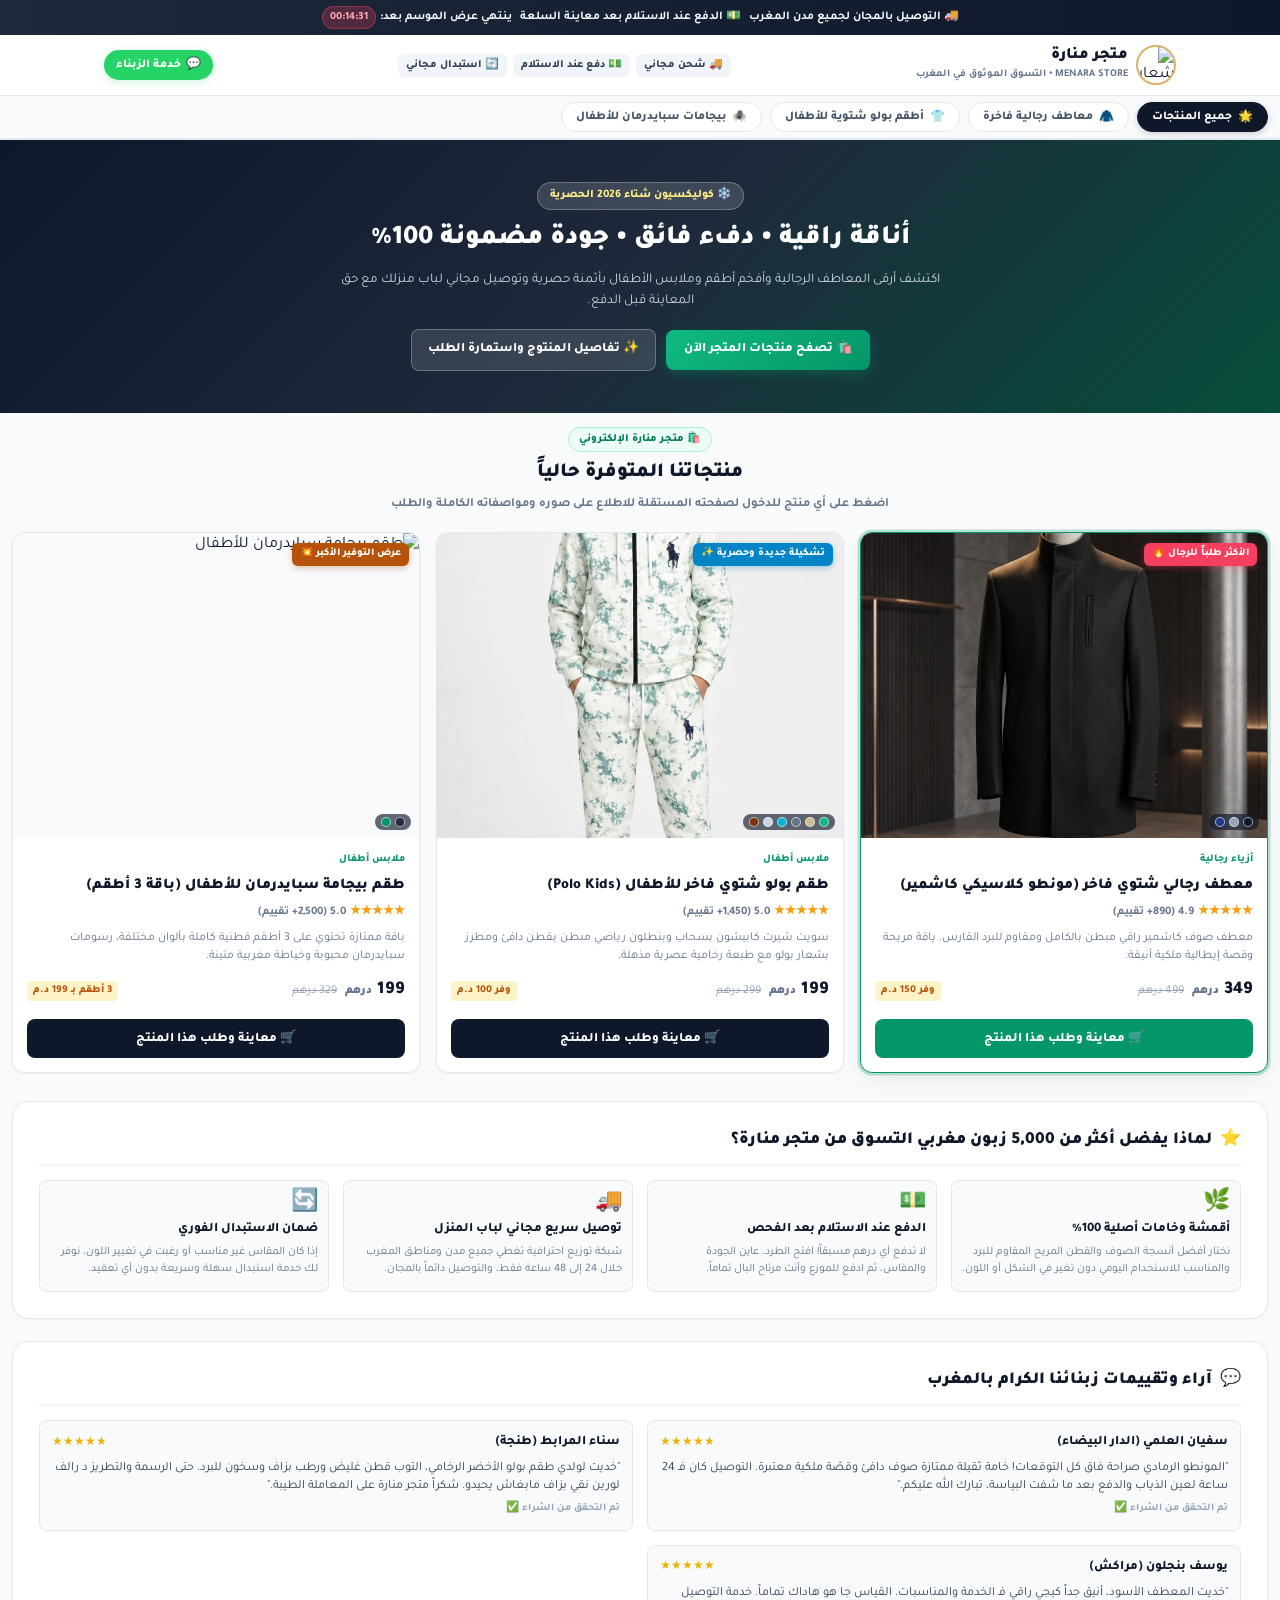
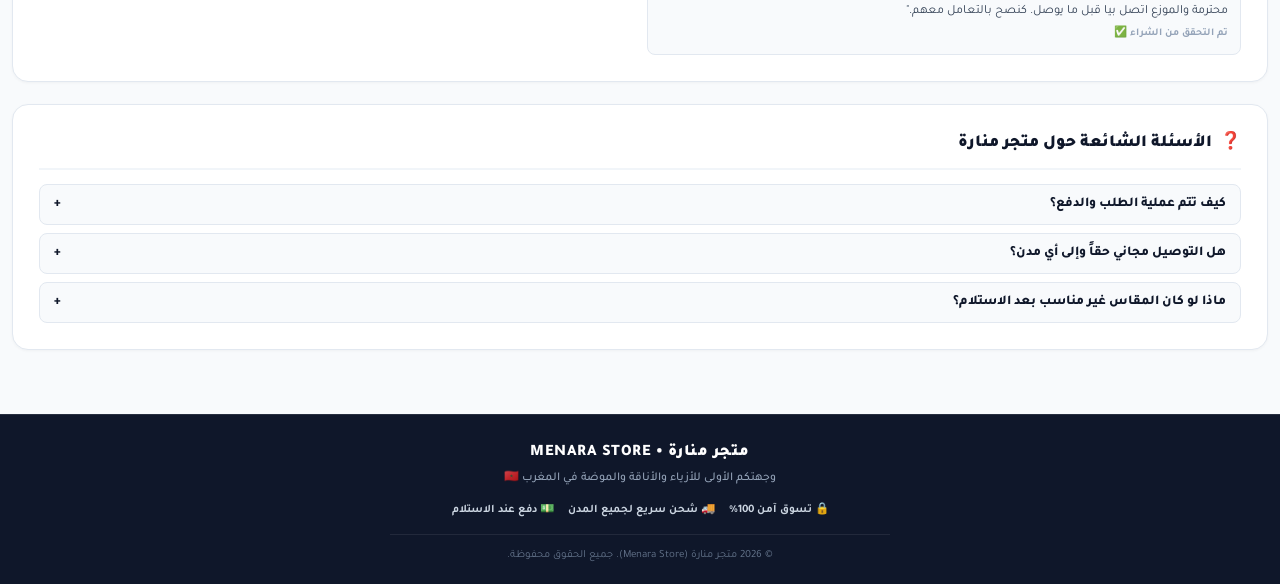
==== commit 3937b773: "fix: remove success popup modal, remove footer large logo, fix mobile horizontal white space, sync n" ====
--- a/index.html
+++ b/index.html
@@ -544,6 +544,15 @@
               <input type="text" id="customer-note" name="note" class="form-input" placeholder="مثال: يرجى الاتصال بعد صلاة العصر" />
             </div>
 
+            <!-- Inline Success Notification (Shown on submit without popup modal) -->
+            <div class="order-inline-success" id="order-inline-success" style="display:none;" role="status">
+              <span class="ois-icon">✅</span>
+              <div class="ois-content">
+                <strong>تم تسجيل طلبكم بنجاح!</strong>
+                <p>شكراً لثقتكم في متجر منارة. سنتصل بكم هاتفياً لتأكيد الشحن والتوصيل المجاني لباب منزلكم.</p>
+              </div>
+            </div>
+
             <!-- Big Confirmation Button with ample margin to avoid overlapping -->
             <button type="submit" class="btn-submit-order" id="btn-submit-order">
               <span id="submit-text">اضغط هنا لتأكيد الطلب الآن 🛍️</span>
@@ -569,14 +578,11 @@
 
   </main>
 
-  </main>
-
   <!-- Store Footer -->
   <footer class="main-footer">
     <div class="footer-container">
       <div class="footer-brand">
-        <img src="images/menara-logo.jpg" alt="متجر منارة" class="footer-logo" />
-        <div>
+        <div class="footer-brand-text">
           <h3>متجر منارة • MENARA STORE</h3>
           <p>وجهتكم الأولى للأزياء والأناقة والموضة في المغرب 🇲🇦</p>
         </div>
@@ -603,26 +609,7 @@
     </button>
   </aside>
 
-  <!-- Order Success Modal -->
-  <div class="modal-overlay" id="order-success-modal" role="dialog" aria-modal="true" aria-labelledby="modal-title">
-    <div class="modal-card">
-      <div class="modal-icon">🎉</div>
-      <h3 id="modal-title">تم استلام طلبك بنجاح!</h3>
-      <p class="modal-msg">شكراً لثقتكم في متجر منارة. رقم طلبكم هو: <strong id="modal-order-id" style="color:#059669;">#------</strong></p>
-      <p style="font-size:12.5px; color:#64748b; margin-bottom:12px;">سيتصل بكم فريق خدمة الزبناء قريباً لتأكيد تفاصيل الشحن والتوصيل المجاني لباب منزلكم.</p>
-      
-      <a href="#" target="_blank" rel="noopener noreferrer" class="btn-whatsapp-order" id="modal-whatsapp-btn" style="margin-top:6px;">
-        <span>💬</span>
-        <span>تأكيد الطلب عبر الواتساب فوراً</span>
-      </a>
-
-      <button type="button" id="btn-close-modal" style="background:#f1f5f9; border:none; border-radius:10px; padding:10px; font-family:inherit; font-size:13px; font-weight:800; color:#475569; cursor:pointer; margin-top:4px;">
-        إغلاق
-      </button>
-    </div>
-  </div>
-
   <!-- Main JavaScript Logic -->
-  <script src="script.js?v=20261102v1"></script>
+  <script src="script.js?v=20261102v2"></script>
 </body>
 </html>
--- a/style.css
+++ b/style.css
@@ -28,7 +28,7 @@
   --font: 'Tajawal', -apple-system, BlinkMacSystemFont, "Segoe UI", Roboto, sans-serif;
 }
 
-* {
+*, *::before, *::after {
   box-sizing: border-box;
   margin: 0;
   padding: 0;
@@ -43,6 +43,9 @@
   direction: rtl;
   text-align: right;
   -webkit-text-size-adjust: 100%;
+  width: 100% !important;
+  max-width: 100% !important;
+  overflow-x: hidden !important;
 }
 
 body {
@@ -52,6 +55,15 @@
   line-height: 1.55;
   background-color: var(--bg-page);
   padding-bottom: 74px; /* Space for mobile sticky bottom order bar */
+  width: 100% !important;
+  max-width: 100% !important;
+  overflow-x: hidden !important;
+  position: relative;
+}
+
+img, video, canvas, svg {
+  max-width: 100%;
+  height: auto;
 }
 
 @media (min-width: 769px) {
@@ -1532,68 +1544,105 @@
   flex-shrink: 0;
 }
 
-/* Order Success Modal */
-.order-success-modal {
-  position: fixed;
-  inset: 0;
-  background: rgba(15, 23, 42, 0.7);
-  backdrop-filter: blur(4px);
-  z-index: 10000;
-  display: flex;
+/* Order Inline Success Notice */
+.order-inline-success {
+  background: #ecfdf5;
+  border: 1.5px solid #10b981;
+  border-radius: 12px;
+  padding: 14px 16px;
+  display: flex;
+  align-items: center;
+  gap: 12px;
+  margin-bottom: 14px;
+  box-shadow: 0 4px 14px rgba(16, 185, 129, 0.18);
+  animation: slideDownIn 0.3s ease-out;
+  text-align: right;
+  width: 100%;
+  box-sizing: border-box;
+}
+
+@keyframes slideDownIn {
+  from { opacity: 0; transform: translateY(-8px); }
+  to { opacity: 1; transform: translateY(0); }
+}
+
+.order-inline-success .ois-icon {
+  font-size: 26px;
+  flex-shrink: 0;
+  line-height: 1;
+}
+
+.order-inline-success .ois-content strong {
+  display: block;
+  font-size: 14.5px;
+  font-weight: 900;
+  color: #065f46;
+  margin-bottom: 3px;
+}
+
+.order-inline-success .ois-content p {
+  font-size: 12.5px;
+  color: #047857;
+  line-height: 1.45;
+  margin: 0;
+}
+
+/* Store Footer */
+.main-footer {
+  background: #0f172a;
+  color: #f8fafc;
+  padding: 26px 16px 20px 16px;
+  margin-top: 36px;
+  border-top: 1px solid rgba(255, 255, 255, 0.1);
+  width: 100%;
+  box-sizing: border-box;
+  overflow-x: hidden;
+}
+
+.footer-container {
+  max-width: 1100px;
+  margin: 0 auto;
+  display: flex;
+  flex-direction: column;
+  align-items: center;
+  text-align: center;
+  gap: 14px;
+  width: 100%;
+  box-sizing: border-box;
+}
+
+.footer-brand-text h3 {
+  font-size: 16px;
+  font-weight: 900;
+  color: #ffffff;
+  letter-spacing: 0.5px;
+  margin-bottom: 4px;
+}
+
+.footer-brand-text p {
+  font-size: 12px;
+  color: #94a3b8;
+  font-weight: 500;
+}
+
+.footer-badges {
+  display: flex;
+  flex-wrap: wrap;
   align-items: center;
   justify-content: center;
-  padding: 14px;
-  opacity: 0;
-  pointer-events: none;
-  transition: opacity 0.25s;
-}
-
-.order-success-modal.show {
-  opacity: 1;
-  pointer-events: auto;
-}
-
-.success-card {
-  background: #ffffff;
-  border-radius: 16px;
-  max-width: 400px;
-  width: 100%;
-  padding: 22px 18px;
-  text-align: center;
-  box-shadow: var(--shadow-lg);
-  border: 1px solid var(--border);
-  display: flex;
-  flex-direction: column;
-  gap: 12px;
-  animation: popIn 0.25s ease;
-}
-
-@keyframes popIn {
-  from { transform: scale(0.93); opacity: 0; }
-  to { transform: scale(1); opacity: 1; }
-}
-
-.success-icon-wrap {
-  width: 56px;
-  height: 56px;
-  border-radius: 50%;
-  background: #ecfdf5;
-  color: #10b981;
-  display: flex;
-  align-items: center;
-  justify-content: center;
-  font-size: 28px;
-  margin: 0 auto;
-}
-
-.success-order-id {
-  background: #f1f5f9;
-  border: 1px dashed #cbd5e1;
-  border-radius: 8px;
-  padding: 7px;
-  font-size: 13.5px;
-  font-weight: 800;
-  color: #1e293b;
+  gap: 8px 14px;
+  font-size: 11.5px;
+  font-weight: 700;
+  color: #cbd5e1;
+}
+
+.footer-copy {
+  border-top: 1px solid rgba(255, 255, 255, 0.08);
+  padding-top: 12px;
+  width: 100%;
+  max-width: 500px;
+  font-size: 11px;
+  color: #64748b;
 }
 
 /* =========================================================================
@@ -2221,3 +2270,33 @@
   text-overflow: ellipsis;
   max-width: 260px;
 }
+
+/* ========================================================
+   STRICT MOBILE HORIZONTAL OVERFLOW PREVENTION
+   Prevents any empty white horizontal scroll space on mobile
+   ======================================================== */
+html, body {
+  overflow-x: hidden !important;
+  width: 100% !important;
+  max-width: 100vw !important;
+  position: relative;
+}
+
+body, main, header, footer, section, article, div, p, span, form, input, button {
+  max-width: 100%;
+}
+
+.page-container,
+.app-view,
+.store-catalog-section,
+.store-hero-banner,
+.product-showcase-card,
+.order-form-box,
+.main-header,
+.top-bar,
+.main-footer,
+.store-nav-container,
+.back-to-store-bar {
+  box-sizing: border-box !important;
+  max-width: 100% !important;
+}
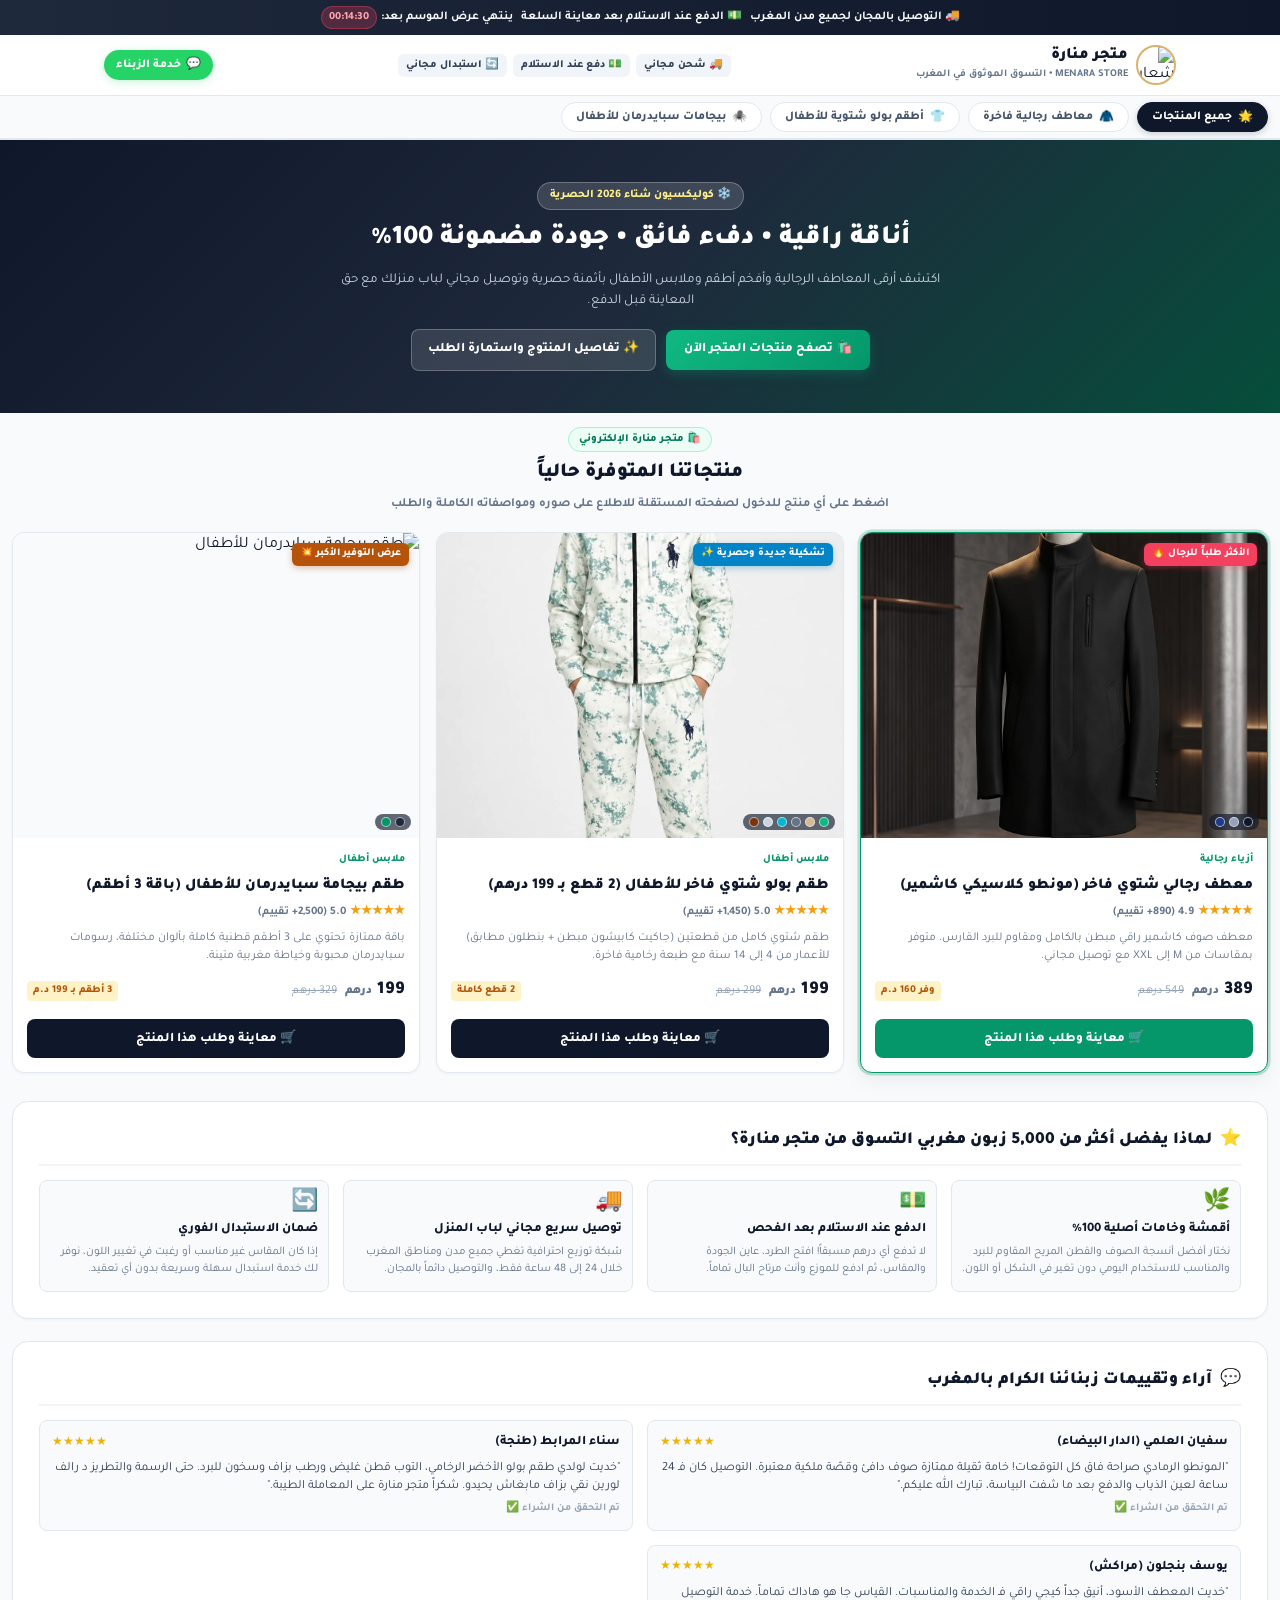
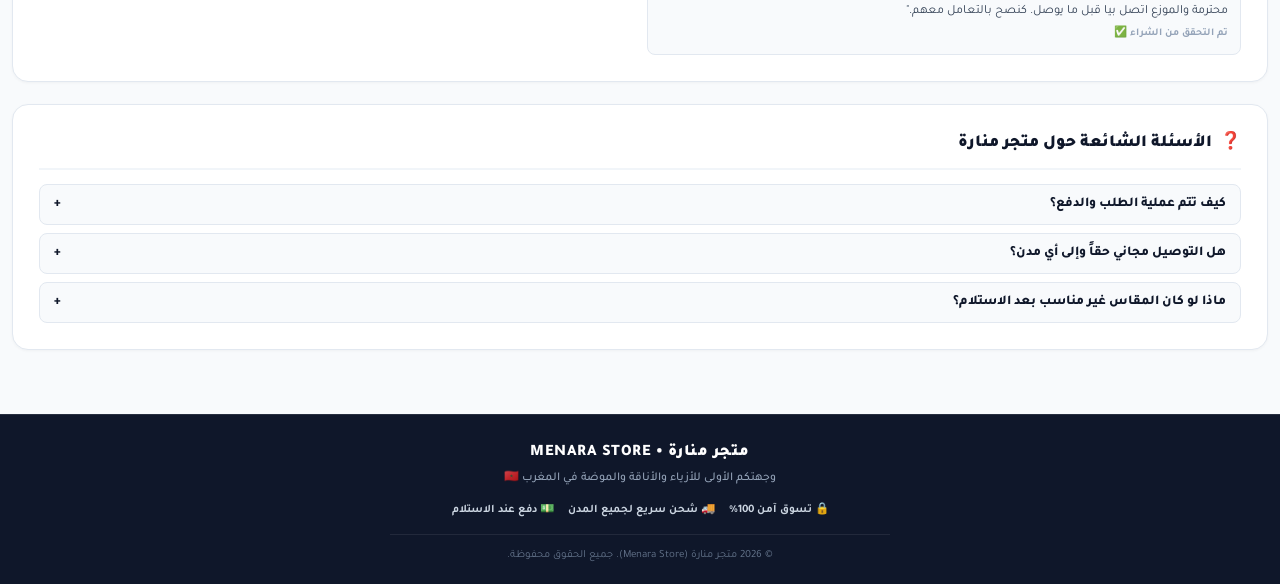
==== commit 03a9407f: "update: coat price to 389 DH (M-XXL), polo 2 pieces for 199 DH (4-14 years)" ====
--- a/index.html
+++ b/index.html
@@ -141,13 +141,13 @@
                 <span class="stars">★★★★★</span>
                 <span>4.9 (890+ تقييم)</span>
               </div>
-              <p class="card-excerpt">معطف صوف كاشمير راقي مبطن بالكامل ومقاوم للبرد القارس. ياقة مريحة وقصة إيطالية ملكية أنيقة.</p>
+              <p class="card-excerpt">معطف صوف كاشمير راقي مبطن بالكامل ومقاوم للبرد القارس. متوفر بمقاسات من M إلى XXL مع توصيل مجاني.</p>
               <div class="card-price-row">
                 <div class="card-price">
-                  <span class="amount">349</span> <small>درهم</small>
+                  <span class="amount">389</span> <small>درهم</small>
                 </div>
-                <div class="card-old-price">499 درهم</div>
-                <span class="card-save-badge">وفر 150 د.م</span>
+                <div class="card-old-price">549 درهم</div>
+                <span class="card-save-badge">وفر 160 د.م</span>
               </div>
               <button type="button" class="btn-select-product" data-select-product="coat">
                 <span>🛒 معاينة وطلب هذا المنتج</span>
@@ -171,18 +171,18 @@
             </div>
             <div class="card-details">
               <span class="card-cat-tag">ملابس أطفال</span>
-              <h3 class="card-title">طقم بولو شتوي فاخر للأطفال (Polo Kids)</h3>
+              <h3 class="card-title">طقم بولو شتوي فاخر للأطفال (2 قطع بـ 199 درهم)</h3>
               <div class="card-rating">
                 <span class="stars">★★★★★</span>
                 <span>5.0 (1,450+ تقييم)</span>
               </div>
-              <p class="card-excerpt">سويت شيرت كابيشون بسحاب وبنطلون رياضي مبطن بقطن دافئ ومطرز بشعار بولو مع طبعة رخامية عصرية مذهلة.</p>
+              <p class="card-excerpt">طقم شتوي كامل من قطعتين (جاكيت كابيشون مبطن + بنطلون مطابق) للأعمار من 4 إلى 14 سنة مع طبعة رخامية فاخرة.</p>
               <div class="card-price-row">
                 <div class="card-price">
                   <span class="amount">199</span> <small>درهم</small>
                 </div>
                 <div class="card-old-price">299 درهم</div>
-                <span class="card-save-badge">وفر 100 د.م</span>
+                <span class="card-save-badge">2 قطع كاملة</span>
               </div>
               <button type="button" class="btn-select-product" data-select-product="polo">
                 <span>🛒 معاينة وطلب هذا المنتج</span>
@@ -366,10 +366,10 @@
           <!-- Price Box -->
           <div class="price-box">
             <div class="price-current">
-              <span id="price-display">349</span> <small>درهم</small>
-            </div>
-            <div class="price-old" id="old-price-display">499 درهم</div>
-            <span class="discount-pill" id="discount-display">وفر 150 درهم</span>
+              <span id="price-display">389</span> <small>درهم</small>
+            </div>
+            <div class="price-old" id="old-price-display">549 درهم</div>
+            <span class="discount-pill" id="discount-display">وفر 160 درهم</span>
           </div>
 
           <!-- Trust Capsules -->
@@ -602,7 +602,7 @@
   <aside class="mobile-sticky-bar" id="mobile-sticky-bar" aria-label="شريط الطلب السريع">
     <div class="msb-info">
       <span class="msb-label" id="msb-product-label">معطف رجالي فاخر</span>
-      <span class="msb-price"><span id="msb-price-val">349</span> درهم</span>
+      <span class="msb-price"><span id="msb-price-val">389</span> درهم</span>
     </div>
     <button type="button" class="msb-btn" id="msb-order-btn">
       <span>🛒 اطلب الآن (توصيل مجاني)</span>
